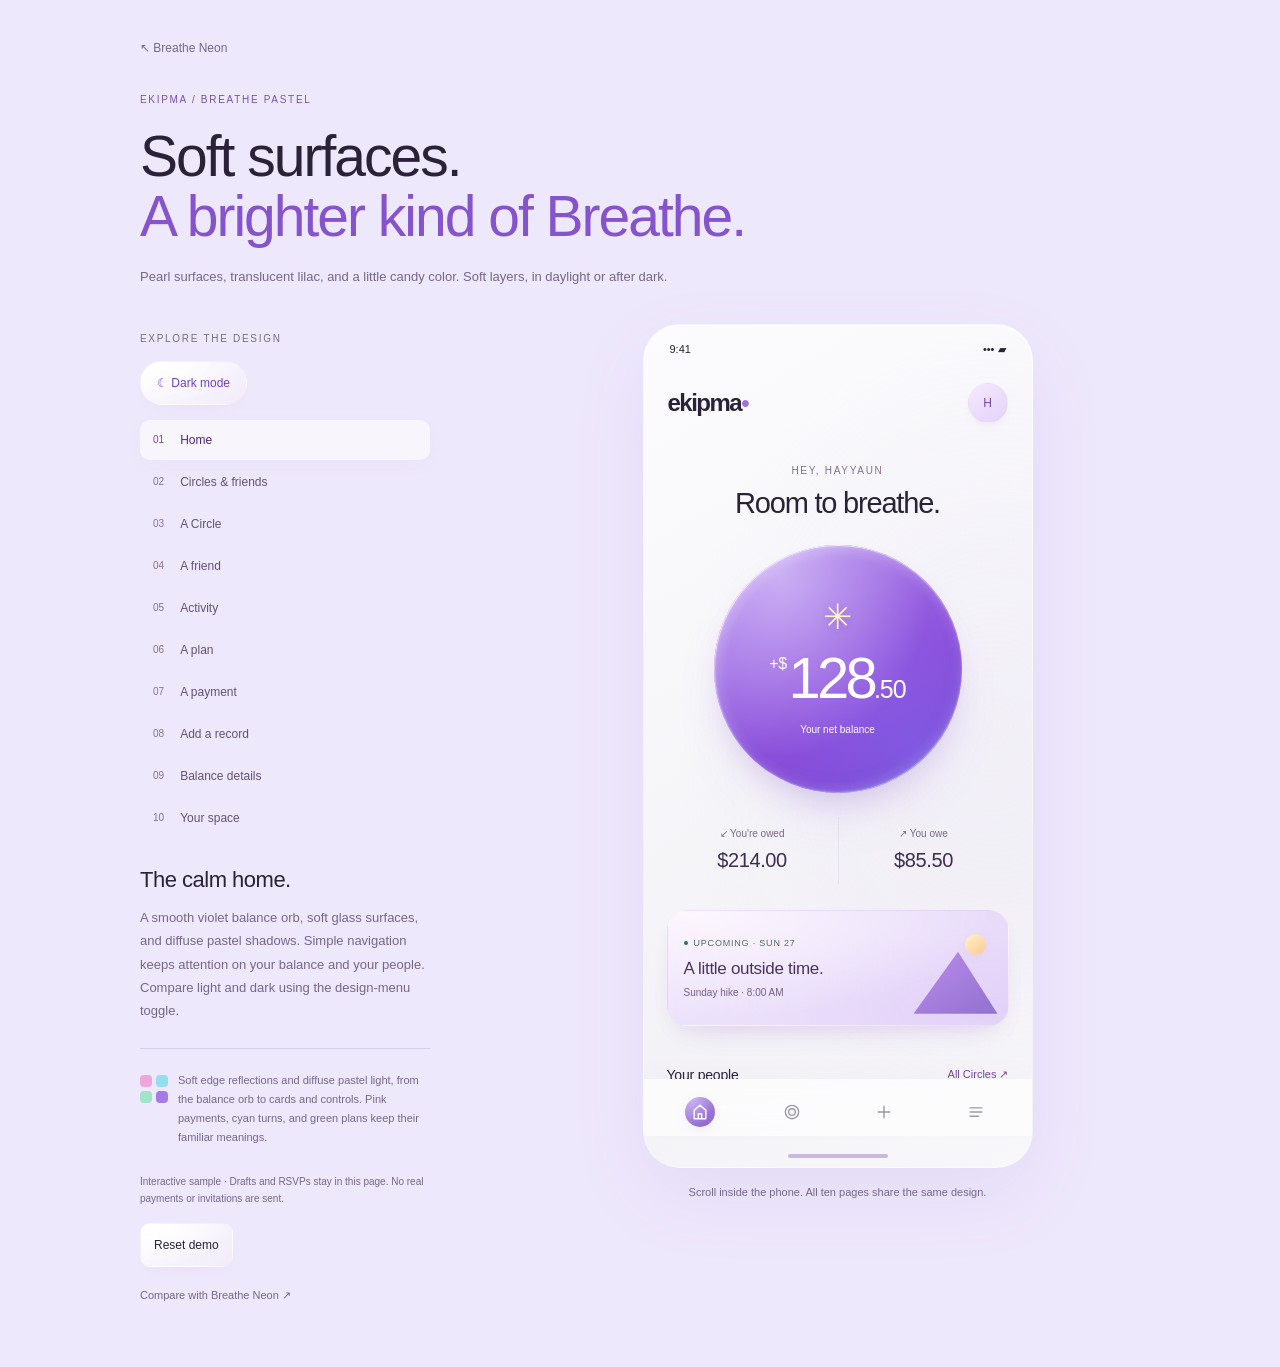
==== design-preview/breath-pastel.html @ e6b1ed9e "v3" ====
<!doctype html>
<html lang="en">
<head>
  <meta charset="utf-8">
  <meta name="viewport" content="width=device-width, initial-scale=1">
  <title>Ekipma — Breathe pastel</title>
  <script>
    try { document.documentElement.dataset.theme = localStorage.getItem('ekipma-pastel-theme') === 'dark' ? 'dark' : 'light'; } catch { document.documentElement.dataset.theme = 'light'; }
  </script>
  <link rel="stylesheet" href="breathe.css">
  <link rel="stylesheet" href="breath-pastel.css">
</head>
<body>
<header class="collection">
  <a href="breath-neon.html">↖ Breathe Neon</a>
  <p class="eyebrow">EKIPMA / BREATHE PASTEL</p>
  <h1>Soft surfaces.<br><span>A brighter kind of Breathe.</span></h1>
  <p class="intro">Pearl surfaces, translucent lilac, and a little candy color. Soft layers, in daylight or after dark.</p>
</header>
<main class="workspace">
  <aside class="guide">
    <p class="eyebrow">EXPLORE THE DESIGN</p>
    <button class="theme-toggle" id="theme-toggle" type="button" aria-label="Dark mode" aria-pressed="false">Dark mode</button>
    <nav id="page-menu" aria-label="Preview pages">
      <a href="#home">01 <span>Home</span></a>
      <a href="#circles">02 <span>Circles & friends</span></a>
      <a href="#group/crew">03 <span>A Circle</span></a>
      <a href="#friend/sara">04 <span>A friend</span></a>
      <a href="#activity">05 <span>Activity</span></a>
      <a href="#plan">06 <span>A plan</span></a>
      <a href="#record/pizza">07 <span>A payment</span></a>
      <a href="#add">08 <span>Add a record</span></a>
      <a href="#balance">09 <span>Balance details</span></a>
      <a href="#settings">10 <span>Your space</span></a>
    </nav>
    <h2 id="page-description-title">Home</h2>
    <p id="page-description"></p>
    <div class="palette-note">
      <div class="pastel-palette" aria-label="Pink, cyan, mint, and violet color palette"><i></i><i></i><i></i><i></i></div>
      <p>Soft edge reflections and diffuse pastel light, from the balance orb to cards and controls. Pink payments, cyan turns, and green plans keep their familiar meanings.</p>
    </div>
    <p class="demo-note">Interactive sample · Drafts and RSVPs stay in this page. No real payments or invitations are sent.</p>
    <button class="reset" id="reset-demo">Reset demo</button>
    <a class="old-link" href="breath-neon.html">Compare with Breathe Neon ↗</a>
  </aside>
  <section class="device-area" aria-label="Interactive mobile app preview">
    <div class="phone">
      <div class="status"><span>9:41</span><span aria-label="Full signal and battery">••• ▰</span></div>
      <header id="app-header"></header>
      <main id="screen"></main>
      <nav id="app-nav" aria-label="App navigation"></nav>
      <div class="home-indicator"></div>
    </div>
    <p class="device-note">Scroll inside the phone. All ten pages share the same design.</p>
  </section>
</main>
<dialog id="modal" aria-labelledby="modal-title"><header><h2 id="modal-title"></h2><button id="close-modal" aria-label="Close dialog">×</button></header><div id="modal-content"></div></dialog>
<div id="toast" class="toast" role="status"></div>
<svg class="icon-definitions" xmlns="http://www.w3.org/2000/svg" aria-hidden="true"><defs>
  <symbol id="i-home" viewBox="0 0 24 24"><path d="m5 10 7-6 7 6v10H5ZM10 20v-6h4v6"/></symbol>
  <symbol id="i-circles" viewBox="0 0 24 24"><circle cx="12" cy="12" r="8"/><circle cx="12" cy="12" r="4"/></symbol>
  <symbol id="i-activity" viewBox="0 0 24 24"><path d="M5 7h14M5 12h14M5 17h10"/></symbol>
  <symbol id="i-plus" viewBox="0 0 24 24"><path d="M12 5v14M5 12h14"/></symbol>
  <symbol id="i-arrow" viewBox="0 0 24 24"><path d="M5 12h14m-6-6 6 6-6 6"/></symbol>
  <symbol id="i-back" viewBox="0 0 24 24"><path d="M19 12H5m6-6-6 6 6 6"/></symbol>
  <symbol id="i-payment" viewBox="0 0 24 24"><path d="M6 3h12v18l-3-2-3 2-3-2-3 2ZM9 8h6m-6 4h6"/></symbol>
  <symbol id="i-event" viewBox="0 0 24 24"><rect x="3" y="5" width="18" height="16" rx="3"/><path d="M7 3v4m10-4v4M3 10h18m-13 5h3"/></symbol>
  <symbol id="i-turn" viewBox="0 0 24 24"><path d="m17 2 4 4-4 4M3 11V9a3 3 0 0 1 3-3h15M7 22l-4-4 4-4m14-1v2a3 3 0 0 1-3 3H3"/></symbol>
  <symbol id="i-search" viewBox="0 0 24 24"><circle cx="10" cy="10" r="6"/><path d="m15 15 6 6"/></symbol>
  <symbol id="i-location" viewBox="0 0 24 24"><path d="M19 10c0 5-7 11-7 11S5 15 5 10a7 7 0 0 1 14 0Z"/><circle cx="12" cy="10" r="2"/></symbol>
  <symbol id="i-check" viewBox="0 0 24 24"><path d="m5 12 5 5L20 7"/></symbol>
</defs></svg>
<script src="breathe.js"></script>
<script src="breath-pastel.js"></script>
</body>
</html>
---- design-preview/breathe.css ----
:root{color-scheme:dark;--bg:#111013;--surface:#1c1920;--raised:#25202c;--border:#342e3c;--text:#f6f2f8;--muted:#b1a6ba;--pink:#ff72b0;--cyan:#59d6e8;--green:#7fd9aa;--lilac:#decbed}*{box-sizing:border-box}body{background:#1b191e;color:var(--text);font-family:Arial,Helvetica,sans-serif;margin:0;-webkit-font-smoothing:antialiased}button,input,select,textarea{font:inherit}button,a,input,select,textarea{-webkit-tap-highlight-color:transparent}button{cursor:pointer;color:inherit}button:disabled{opacity:.4;cursor:default}a{color:inherit;text-decoration:none}a:hover{text-decoration:underline}h1,h2,h3,p{margin:0}button:focus-visible,a:focus-visible,input:focus-visible,select:focus-visible,textarea:focus-visible{outline:2px solid var(--lilac);outline-offset:4px}.collection{max-width:1060px;margin:auto;padding:38px 30px 36px}.collection>a{font-size:12px;color:#bdb2c5}.eyebrow{font-size:10px;letter-spacing:1.7px;line-height:1.6;color:var(--muted)}.collection>.eyebrow{margin-top:36px}h1{font-size:clamp(35px,5vw,57px);line-height:1.05;letter-spacing:-2px;font-weight:400;margin:19px 0}h1>span{color:#afa0bb}.intro{font-size:13px;color:#bfb2ca;line-height:1.7}.workspace{max-width:1060px;margin:auto;padding:0 30px 65px;display:grid;grid-template-columns:290px minmax(0,1fr);gap:105px;align-items:start}.guide{padding-top:7px}#page-menu{margin:15px 0 29px;display:grid;gap:2px}#page-menu a{display:flex;align-items:center;gap:16px;min-height:40px;padding:10px 13px;border-radius:10px;color:#9e8fa9;font-size:10px}#page-menu a>span{font-size:12px;color:#c9bdd3}#page-menu a[aria-current=page]{background:#312837;color:#ebd9f5}#page-menu a[aria-current=page]>span{color:#f7edfc}.guide h2{font-size:22px;font-weight:400;letter-spacing:-.5px;margin-bottom:13px}#page-description{font-size:13px;line-height:1.8;color:#baacc5}.palette-note{display:flex;align-items:flex-start;gap:10px;margin-top:25px;border-top:1px solid #3b3342;padding-top:22px}.palette-note p,.demo-note{font-size:11px;line-height:1.75;color:#b5a6c0}.swatch{width:22px;height:22px;flex:none;border-radius:50%;border:1px solid #6d587a;background:linear-gradient(135deg,#3e3148,#c8abd7)}.demo-note{margin-top:25px;color:#a799b2;font-size:10px}.reset{margin-top:15px;border:1px solid #51435b;background:transparent;padding:10px 13px;min-height:44px;border-radius:11px;font-size:12px}.old-link{display:block;font-size:11px;color:#b4a4c0;margin-top:22px}.device-area{width:100%;max-width:390px;justify-self:center}.phone{background:var(--bg);border:1px solid #423849;border-radius:37px;overflow:hidden;min-height:826px;display:flex;flex-direction:column;box-shadow:0 25px 70px #0003}.status{display:flex;justify-content:space-between;padding:18px 26px 0;font-size:11px}.icon{width:19px;height:19px;fill:none;stroke:currentColor;stroke-width:1.6;stroke-linecap:round;stroke-linejoin:round;flex:none}.icon-definitions{position:absolute;width:0;height:0;overflow:hidden}#app-header{display:flex;justify-content:space-between;align-items:center;padding:25px 24px 0;gap:10px;min-height:70px}.brand{font-size:24px;letter-spacing:-1.5px;font-weight:700}.brand>span{color:var(--pink)}.profile-button{height:40px;width:40px;border:1px solid #4a3a54;border-radius:50%;background:#2d2335;color:#e4ccf1;font-size:12px}.header-back{display:flex;align-items:center;gap:8px;min-height:44px;background:transparent;border:0;padding:0;font-size:12px;color:#cec0d7}.header-tag{font-size:10px;color:#9f91aa}.page{padding:30px 23px 26px}#screen{flex:1}.page-title{font-size:32px;font-weight:500;letter-spacing:-1px;line-height:1.1;margin:9px 0 15px}.editorial{font-family:Georgia,serif;font-weight:400;letter-spacing:-.7px}.subtext{font-size:12px;line-height:1.7;color:var(--muted)}.home-intro{text-align:center;margin-top:7px}.home-intro .page-title{font-size:29px;margin-top:9px}.medallion{width:248px;height:248px;max-width:100%;border:1px solid #51404d;border-radius:50%;margin:25px auto 24px;background:radial-gradient(ellipse at 50% 8%,#352331,#19141b 55%,#111013 80%);position:relative;display:flex;flex-direction:column;align-items:center;justify-content:center}.medallion:after{content:'';position:absolute;inset:10px;border:1px solid #30252f;border-radius:50%;pointer-events:none}.medallion .star{color:var(--pink);font-size:35px;line-height:1;margin-bottom:15px}.amount{font-size:58px;font-weight:500;letter-spacing:-3.8px;line-height:1;white-space:nowrap}.amount>sup{font-size:16px;letter-spacing:-.5px;vertical-align:top;position:relative;top:7px;margin-right:2px}.amount>span{font-size:25px;letter-spacing:-1px;color:#bdaec6}.medallion>.subtext{font-size:10px;margin-top:14px}.balance-pair{display:grid;grid-template-columns:1fr 1fr;margin:0 0 26px;gap:0}.balance-pair button{border:0;background:transparent;text-align:center;min-height:67px;padding:7px 5px}.balance-pair button+button{border-left:1px solid var(--border)}.balance-pair small{display:block;font-size:10px;color:#b6a7c1}.balance-pair strong{display:block;font-size:20px;font-weight:400;margin-top:10px;letter-spacing:-.4px}.section-head{display:flex;align-items:center;justify-content:space-between;gap:10px;margin:27px 0 7px}.section-head h3{font-size:14px;font-weight:500;letter-spacing:-.2px}.text-button{border:0;background:transparent;color:#d5c1e2;padding:10px 0 10px 8px;min-height:44px;font-size:11px}.upcoming{background:#201a27;border:1px solid #43324e;border-radius:21px;padding:19px 16px;text-align:left;display:flex;align-items:center;width:100%;position:relative;overflow:hidden;min-height:113px;gap:10px}.upcoming-copy{z-index:1;position:relative;flex:1}.type-label{display:flex;align-items:center;gap:6px;color:var(--muted);font-size:9px;letter-spacing:.8px}.type-label i{width:4px;height:4px;border-radius:50%;background:var(--green)}.upcoming strong{display:block;font-size:17px;font-weight:500;margin-top:11px;letter-spacing:-.3px}.upcoming small{display:block;color:#b8a4c7;font-size:10px;margin-top:8px}.mini-art{position:relative;width:70px;height:72px;flex:none;align-self:center}.mini-art:before{content:'';position:absolute;width:21px;height:21px;right:6px;top:2px;background:#d5b8e2;border-radius:50%}.mini-art:after{content:'';position:absolute;inset:20px -6px -10px -8px;background:#71557f;clip-path:polygon(0 100%,53% 0,100% 100%)}.home-people{display:flex;align-items:center;justify-content:space-between;gap:12px;margin-top:19px}.home-people>button{display:flex;align-items:center;gap:10px;background:transparent;border:0;padding:7px 0;min-height:44px;text-align:left;font-size:11px}.avatar-stack{display:flex;padding-right:6px}.avatar-stack span{width:27px;height:27px;margin-right:-7px;border:2px solid var(--bg);border-radius:50%;background:#46344e;color:#efdff6;display:grid;place-items:center;font-size:9px}.avatar-stack span:nth-child(2){background:#514238}.avatar-stack span:nth-child(3){background:#34414b}.row{display:flex;width:100%;align-items:center;gap:12px;padding:16px 0;border:0;border-bottom:1px solid var(--border);background:transparent;text-align:left;min-height:72px}.row-copy{flex:1;min-width:0}.row-copy strong{display:block;font-size:13px;font-weight:500;overflow-wrap:anywhere;line-height:1.35}.row-copy small{display:block;font-size:10px;color:var(--muted);margin-top:6px;line-height:1.4}.row-end{text-align:right;flex:none;max-width:43%;font-size:12px;color:#e2d2ec;line-height:1.4}.row-end small{display:block;color:#a999b6;font-size:9px;margin-top:4px}.avatar{width:43px;height:43px;border-radius:50%;background:#302538;color:#e5cdec;display:grid;place-items:center;flex:none;font-size:14px}.avatar.crew{background:#302539;border-radius:15px;color:#dec7ec}.avatar.home{background:#2d303a;border-radius:15px;color:#c4d0e2}.avatar.warm{background:#3c302a;color:#e9c4a9}.avatar.cool{background:#2d3340;color:#c1cbe5}.record-icon{width:38px;height:42px;border-radius:13px;display:grid;place-items:center;flex:none;background:#241a24;color:var(--pink)}.record-icon.turn{background:#18232a;color:var(--cyan)}.record-icon.event{background:#1c2521;color:var(--green)}.record-icon>.icon{height:17px;width:17px}.search{margin:23px 0 18px;display:flex;align-items:center;gap:10px;padding:0 14px;background:var(--surface);border:1px solid #38303f;border-radius:14px;color:#a995b8}.search input{width:100%;min-width:0;border:0;background:transparent;color:var(--text);font-size:14px;height:46px;outline-offset:0}.search input::placeholder{color:#a495ae}.segmented{display:flex;gap:4px;padding:4px;background:#211b27;border-radius:25px;margin:17px 0}.segmented button{border:0;border-radius:22px;flex:1;background:transparent;color:#b9a8c6;font-size:11px;min-height:39px;padding:10px 7px}.segmented button[aria-pressed=true]{background:#e5cfee;color:#291c34}.empty{font-size:12px;color:var(--muted);text-align:center;padding:35px 8px;line-height:1.8}.group-cover{padding:7px 0 0}.group-symbol{width:58px;height:58px;display:grid;place-items:center;background:#31223d;border:1px solid #503661;border-radius:20px;color:#dcc0ee;font-size:27px;margin-bottom:19px}.group-cover h2{font-size:32px;line-height:1.08;font-weight:500;letter-spacing:-1px}.member-line{display:flex;align-items:center;gap:12px;margin:17px 0 25px;font-size:10px;color:#b7a2c4}.summary-card{padding:23px 18px;background:#1c1721;border:1px solid #3a2b45;border-radius:22px}.summary-card .amount{font-size:47px;margin:17px 0}.summary-card .amount>span{font-size:22px}.summary-card .subtext{font-size:10px}.action{border:0;min-height:48px;padding:14px 17px;background:var(--lilac);color:#271b31;border-radius:25px;font-size:12px;font-weight:500;display:flex;align-items:center;justify-content:center;gap:8px;width:100%}.action .icon{width:17px;height:17px}.action.secondary{background:#211a28;border:1px solid #4d3a59;color:#e4d1ef}.action.ghost{background:transparent;border:1px solid #4b3c55;color:#c8b7d2}.action-row{display:flex;gap:9px;margin:18px 0 4px}.action-row>.action{flex:1;padding-left:9px;padding-right:9px;font-size:11px}.friend-heading{text-align:center;padding-top:10px}.friend-heading .avatar{width:68px;height:68px;font-size:24px;margin:0 auto 17px;background:#49303f;color:#f2d3e3}.friend-heading h2{font-size:29px;font-weight:500;letter-spacing:-.7px}.friend-heading .subtext{margin-top:8px}.friend-balance{text-align:center;margin:34px 0 23px}.friend-balance .amount{font-size:57px;margin:14px 0}.friend-balance .subtext{font-size:11px}.chips{display:flex;flex-wrap:wrap;gap:7px;margin:20px 0}.chips button{border:1px solid #43354e;background:transparent;color:#c9b8d6;border-radius:24px;min-height:42px;font-size:10px;padding:9px 12px}.chips button[aria-pressed=true]{border-color:#d9bfe8;background:#dec7eb;color:#2a1935}.date-label{font-size:9px;letter-spacing:1px;color:#aa95b7;margin:25px 0 3px}.landscape{height:177px;position:relative;overflow:hidden;background:linear-gradient(#231a2d,#39263f);border:1px solid #51365f;border-radius:24px;margin:20px 0 25px}.landscape .sun{position:absolute;right:45px;top:29px;width:42px;height:42px;border-radius:50%;background:#e0c5e8}.landscape .ridge{position:absolute;inset:50px -20px -1px -40px;background:#785881;clip-path:polygon(0 100%,47% 0,100% 100%)}.landscape .ridge.far{background:#523959;transform:scaleX(-1);left:60px;right:-60px;top:39px}.landscape>.caption{position:absolute;left:18px;bottom:15px;font-size:8px;letter-spacing:2px;color:#f0deed}.plan-heading h2{font-size:43px;line-height:1;letter-spacing:-1.6px;font-weight:500;margin:14px 0}.plan-heading .type-label{color:#b8a3c6}.plan-heading .type-label>.icon{color:var(--green);height:14px;width:14px}.info-row{display:flex;align-items:flex-start;gap:13px;margin:21px 0}.info-row>.icon{color:#bfa1d0;margin-top:3px}.info-row strong{font-size:13px;font-weight:500;display:block}.info-row small{font-size:11px;color:#b4a0c2;display:block;margin-top:7px;line-height:1.6}.attendance{display:flex;align-items:center;justify-content:space-between;margin:25px 0 19px;font-size:11px;color:#c6b1d4}.attendance>button{display:flex;align-items:center;gap:13px;background:transparent;border:0;padding:8px 0;min-height:44px;font-size:11px}.plan-footer{margin-top:24px;padding-top:21px;border-top:1px solid var(--border)}.plan-footer .subtext{font-size:11px;margin-bottom:19px}.receipt-header{text-align:center;padding:8px 0 23px}.receipt-header .record-icon{margin:0 auto 18px;width:48px;height:51px}.receipt-header h2{font-size:27px;font-weight:500;letter-spacing:-.6px;margin-bottom:10px}.receipt-header .amount{font-size:56px;margin:27px 0 14px}.detail-list{padding:6px 0;margin:0}.detail-list>div{display:flex;justify-content:space-between;gap:14px;padding:16px 0;border-bottom:1px solid var(--border);font-size:11px}.detail-list dt{color:#ad99bc}.detail-list dd{margin:0;text-align:right;color:#e5d4ef}.payment-state{padding:13px 15px;border:1px solid #443149;background:#251b29;border-radius:14px;font-size:11px;line-height:1.6;color:#d1b6dd;margin:22px 0}.add-types{display:flex;gap:8px;margin:21px 0 25px}.add-types button{flex:1;display:flex;align-items:center;justify-content:center;gap:5px;min-height:47px;border:1px solid #49364f;border-radius:15px;background:transparent;font-size:10px;color:#b7a0c2}.add-types .icon{width:15px;height:15px}.add-types [aria-pressed=true]{background:#332135;border-color:var(--pink);color:var(--pink)}.add-types [data-type=turn][aria-pressed=true]{background:#19292e;border-color:var(--cyan);color:var(--cyan)}.add-types [data-type=event][aria-pressed=true]{background:#1d2b24;border-color:var(--green);color:var(--green)}.form-label{display:block;font-size:11px;color:#cab4d7;margin:19px 0 0}.field{display:block;width:100%;min-height:47px;border:1px solid #4c3a58;border-radius:12px;background:#1e1725;color:#f5eafc;font-size:16px;padding:12px;margin-top:8px}.field::placeholder{color:#9d88ab}.form-note{font-size:10px;line-height:1.7;color:#ae99bd;margin:14px 0 21px}.split-preview{background:#211827;border:1px solid #3d2d48;border-radius:14px;padding:16px;margin:22px 0}.split-preview>span{font-size:11px;color:#b7a0c6;display:block;margin-bottom:8px}.split-preview>strong{font-size:18px;font-weight:500;color:#ecd8f8}.form-actions{margin-top:25px}.balance-total{text-align:center;padding:14px 0 20px}.balance-total .amount{margin:18px 0}.balance-total .subtext{font-size:11px}.selected-total{margin:25px 0 8px;font-size:24px;letter-spacing:-.7px}.selected-total span{font-size:12px;color:#b49cbf;letter-spacing:0}.settings-profile{display:flex;align-items:center;gap:14px;padding:16px 0 25px}.settings-profile .avatar{width:56px;height:56px;font-size:22px}.settings-profile strong{display:block;font-size:20px;font-weight:500}.settings-profile small{font-size:11px;color:#b8a0c5;display:block;margin-top:7px}.setting-row{display:flex;align-items:center;justify-content:space-between;gap:18px;min-height:70px;border-bottom:1px solid var(--border);font-size:12px}.setting-row small{color:#ad94bc;font-size:10px;display:block;margin-top:6px;line-height:1.5}.setting-row select{max-width:140px;background:#291d32;color:#e9d7f4;border:1px solid #553a64;border-radius:11px;padding:10px;font-size:12px;min-height:44px}.setting-row input{accent-color:#d9b4ec;width:23px;height:23px;flex:none}.setting-row label{padding:14px 0;flex:1}.setting-note{font-size:11px;color:#aa93b9;line-height:1.7;margin-top:25px}#app-nav{display:flex;align-items:center;justify-content:space-around;gap:10px;padding:12px 15px 0;border-top:1px solid #302735;margin-top:auto}#app-nav button{min-height:48px;min-width:49px;display:flex;flex-direction:column;align-items:center;gap:7px;background:transparent;border:0;color:#aa94b7;font-size:9px;padding:5px}#app-nav button[aria-current=page]{color:#f4e6fb}#app-nav .add-nav{width:44px;min-width:44px;height:44px;min-height:44px;border-radius:50%;background:#ebd8f5;color:#281932;display:grid;place-items:center;padding:0}#app-nav .add-nav .icon{height:23px;width:23px}.home-indicator{height:4px;width:100px;background:#d8c5e2;border-radius:3px;margin:18px auto 9px}.device-note{font-size:11px;text-align:center;color:#a994b7;margin:16px 5px;line-height:1.6}dialog{width:min(390px,calc(100vw - 24px));max-height:88vh;overflow:auto;background:#1c1422;border:1px solid #624873;border-radius:25px;color:#f3e8fa;padding:22px}dialog::backdrop{background:#07040bb3;backdrop-filter:blur(5px)}dialog>header{display:flex;align-items:center;justify-content:space-between;gap:12px;margin-bottom:22px}dialog h2{font-size:23px;letter-spacing:-.5px;font-weight:400}dialog header>button{width:44px;height:44px;border:1px solid #5b3d6c;border-radius:50%;background:transparent;font-size:25px;color:#e7cef5;flex:none}dialog .action{margin-top:15px}.toast{position:fixed;bottom:24px;left:50%;transform:translateX(-50%);max-width:calc(100vw - 28px);width:max-content;padding:15px 19px;border-radius:17px;background:#ecd5f7;color:#2e173c;font-size:12px;z-index:10;pointer-events:none;opacity:0;transition:opacity .15s}.toast.visible{opacity:1}.sr-only{position:absolute;width:1px;height:1px;overflow:hidden;clip:rect(0,0,0,0);white-space:nowrap}.phone.compact .page{padding-top:22px;padding-bottom:20px}.phone.compact .row{padding-top:11px;padding-bottom:11px;min-height:62px}.phone.compact .section-head{margin-top:18px}@media(max-width:900px){.workspace{grid-template-columns:250px minmax(0,1fr);gap:45px}.collection,.workspace{padding-left:24px;padding-right:24px}}@media(max-width:730px){.collection{padding:25px 20px}.collection>.eyebrow{margin-top:25px}.workspace{display:flex;flex-direction:column;align-items:center;padding:0 15px 45px;gap:28px}.guide{max-width:390px;width:100%}#page-menu{grid-template-columns:1fr 1fr;gap:4px;margin-bottom:20px}#page-menu a{font-size:9px;gap:10px;min-height:44px;padding:8px 10px}#page-menu a>span{font-size:11px}.guide h2{font-size:20px}#page-description{font-size:12px}.palette-note{margin-top:18px;padding-top:16px}.palette-note p{font-size:10px}.demo-note{margin-top:15px}.old-link{display:inline-block;margin-left:15px}.device-area{max-width:390px}}@media(max-width:360px){.page{padding-left:18px;padding-right:18px}.medallion{width:230px;height:230px}.amount{font-size:51px;letter-spacing:-3px}.amount>span{font-size:22px}.amount>sup{font-size:14px}.home-intro .page-title{font-size:26px}.upcoming{padding:16px 12px}.upcoming strong{font-size:15px}.mini-art{width:52px}.row{gap:9px}.row-copy strong{font-size:12px}.row-end{font-size:11px}.avatar{width:37px;height:37px}.action-row{gap:7px}.action-row>.action{font-size:10px}.add-types{gap:5px}.add-types button{font-size:9px}.plan-heading h2{font-size:38px}}@media(prefers-reduced-motion:reduce){*{transition:none!important;scroll-behavior:auto!important}}

/* Keep navigation available while long pages scroll inside the device. */
.phone{height:844px;min-height:0}.status,#app-header,#app-nav,.home-indicator{flex-shrink:0}#screen{overflow-y:auto;min-height:0;scrollbar-width:thin;scrollbar-color:#44334e transparent;overscroll-behavior:contain}.page-title[tabindex="-1"]:focus{outline:none}
---- design-preview/breath-pastel.css ----
/* Pastel reference study. Geometry and behavior come from the original Breathe. */
:root {
  color-scheme: light;
  --bg: #f9f8fc;
  --surface: #fff;
  --raised: #f0eafa;
  --border: #e8e2f0;
  --text: #292239;
  --muted: #766b85;
  --pink: #aa367e;
  --cyan: #187485;
  --green: #247558;
  --lilac: #7040cd;
  --violet: radial-gradient(ellipse at 12% 0%, #edc7ff66, transparent 59%), radial-gradient(ellipse at 100% 84%, #bd9dff33, transparent 52%), linear-gradient(145deg, #a17be9, #8750df 55%, #793fcd);
  --mint: linear-gradient(170deg, #bcffe5, #77e3c8 55%, #53cbb8);
  --candy-pink: linear-gradient(145deg, #ffd9ef, #efa4db 65%, #e68bd0);
  --candy-cyan: linear-gradient(145deg, #d2f7ff, #93dfed 65%, #74cddb);
  --candy-green: linear-gradient(145deg, #d1f9e9, #9de4c8 65%, #7fd4b2);
  --glass-shadow: 0 10px 24px -12px #8051b92e, 0 18px 34px -20px #9767da26;
  --glass-neutral: radial-gradient(ellipse at 12% 0%, #fff, transparent 70%), linear-gradient(145deg, #ffffffdb, #f2edf8ba);
}
body { background: #eee8fc; }
.theme-toggle { margin-top: 14px; min-height: 44px; padding: 10px 16px; border: 1px solid var(--border); border-radius: 24px; background: var(--surface); color: var(--lilac); font-size: 12px; }
.collection > a, .intro, #page-description, .palette-note p, .demo-note, .old-link, .device-note { color: #75668a; }
.collection h1 > span { color: #8554cc; }
.collection > .eyebrow { color: #7753ac; }
.palette-note { border-color: #d9cdec; }
.reset { border-color: #cdbbe5; background: #ffffff65; }
#page-menu a { color: #847394; }
#page-menu a > span { color: #635272; }
#page-menu a[aria-current="page"] { background: #fff9; color: #7645bc; box-shadow: 0 5px 20px #7142b207; }
#page-menu a[aria-current="page"] > span { color: #52238c; }
.pastel-palette { display: grid; grid-template-columns: repeat(2,12px); gap: 4px; flex: none; margin-top: 4px; }
.pastel-palette i { width: 12px; height: 12px; border-radius: 4px; background: #efa4db; }
.pastel-palette i:nth-child(2) { background: #93dfed; }
.pastel-palette i:nth-child(3) { background: #9de4c8; }
.pastel-palette i:nth-child(4) { background: #a47ae6; }
.phone { border: 1px solid #ffffffb3; background: radial-gradient(ellipse at 90% 48%, #e9e1f645, transparent 64%), linear-gradient(150deg, #fcfcfe, #f3f2f6 70%, #f8f7fa); box-shadow: 0 28px 75px #8060ba18, inset 0 1px 0 #fff; }
#screen { scrollbar-color: #d7c8ed transparent; }
.brand > span { color: #a170dd; }
.profile-button { background: linear-gradient(145deg, #f6e9ff, #e3d2f8); color: #7445a9; border: 1px solid #fff; box-shadow: 0 4px 10px #8669aa12; }
.header-back { color: #665378; }
.header-tag { color: #796888; }
.editorial { font-family: inherit; font-weight: 500; letter-spacing: -1.2px; }
.home-intro .eyebrow { color: #80718c; }
.medallion {
  background: radial-gradient(ellipse at 27% 12%, #eadbff94, transparent 59%), radial-gradient(ellipse at 83% 85%, #817cff57, transparent 48%), linear-gradient(150deg, #a77ee9, #8d51dc 58%, #7940cd);
  border: 0;
  isolation: isolate;
  box-shadow: inset 3px 5px 14px #f5e9ff24, inset -4px -7px 18px #4f22950d, 0 16px 30px -12px #8051b936, 0 30px 55px -18px #9767da2b;
}
/* Grazing reflections follow the silhouette, with a soft inward falloff. */
.medallion:before {
  content: ''; position: absolute; inset: 0; border: 0; border-radius: inherit; pointer-events: none;
  background: conic-gradient(from 0deg, #fff5, #e8d9ff12 23%, #b9c9ff70 43%, #b8afff30 62%, #faeaff66 80%, #fff5);
  -webkit-mask-image: radial-gradient(circle closest-side, transparent 83%, #00000012 90%, #00000060 97%, #000 100%);
  mask-image: radial-gradient(circle closest-side, transparent 83%, #00000012 90%, #00000060 97%, #000 100%);
}
.medallion:after {
  content: ''; position: absolute; inset: 0; padding: 1px; border: 0; border-radius: inherit; pointer-events: none;
  background: conic-gradient(from 0deg, #ffffffb3, #eee3ff14 24%, #d5e4ff8c 43%, #c5b4ff26 62%, #fff2ffbf 83%, #ffffffb3);
  -webkit-mask: linear-gradient(#fff 0 0) content-box, linear-gradient(#fff 0 0);
  -webkit-mask-composite: xor;
  mask: linear-gradient(#fff 0 0) content-box, linear-gradient(#fff 0 0);
  mask-composite: exclude;
}
.medallion > * { position: relative; z-index: 1; }
.medallion .star { color: #fff0cc; text-shadow: 0 2px 7px #54238c30; }
.medallion .amount, .medallion .amount > span, .medallion > .subtext { color: #fff; }
.amount > span { color: #82718e; }
.balance-pair small { color: #786988; }
.balance-pair strong { color: #3e2d50; }
.balance-pair button:hover { background: #eee5fa70; border-radius: 14px; }
.upcoming { background: radial-gradient(ellipse at 8% 0%, #fffafed9, transparent 67%), radial-gradient(ellipse at 95% 85%, #d9c5f760, transparent 55%), linear-gradient(125deg, #eee4fc, #e7d9f9); border: 1px solid #ffffff80; box-shadow: inset 0 1px 2px #ffffff75, 0 12px 28px #8965b40a; min-height: 116px; }
.upcoming strong { color: #48335f; }
.upcoming small { color: #756186; }
.upcoming .type-label { color: #526f61; }
.mini-art:before { background: linear-gradient(140deg, #fff1cd, #ffc990); box-shadow: 0 3px 8px #e5b67a24; }
.mini-art:after { background: linear-gradient(145deg, #bb8ceb, #9171cf); }
.text-button, .member-line { color: #7448a2; }
.row { border: 1px solid #ffffff80; background: linear-gradient(145deg, #fffffff0, #ffffffa6); border-radius: 17px; margin: 8px 0; padding: 14px 10px; box-shadow: inset 0 1px 1px #ffffffb3, 0 8px 24px #56417305; }
.row:hover { background: #f2edfa; }
.row-copy strong { color: #3e344c; }
.row-copy small, .row-end small { color: #7a6f87; }
.row-end { color: #614579; }
.avatar, .friend-heading .avatar { background: var(--candy-pink); color: #7b3869; border: 1px solid #fff9; box-shadow: inset 0 2px 3px #fff5; }
.avatar.cool { background: var(--candy-cyan); color: #316b79; }
.avatar.warm { background: linear-gradient(145deg, #ffe9c4, #ffd099); color: #855933; }
.avatar.crew, .group-symbol { background: linear-gradient(145deg, #ead8ff, #c4a1f1); color: #684498; border: 1px solid #fff9; }
.avatar.home { background: var(--candy-cyan); color: #316b79; }
.avatar-stack span { background: #ebc6ed; color: #754f7a; }
.avatar-stack span:nth-child(2) { background: #ffdbb2; color: #815b35; }
.avatar-stack span:nth-child(3) { background: #bbdeee; color: #376b7d; }
.record-icon { background: var(--candy-pink); color: #853269; box-shadow: inset 0 2px 3px #fff7, 0 4px 9px #c372ac19; border: 1px solid #fff9; }
.record-icon.turn { background: var(--candy-cyan); color: #266879; box-shadow: inset 0 2px 3px #fff7, 0 4px 9px #64b7c419; }
.record-icon.event { background: var(--candy-green); color: #29694f; box-shadow: inset 0 2px 3px #fff7, 0 4px 9px #68b79919; }
.summary-card { background: var(--violet); border: 1px solid #dac3f980; box-shadow: inset 0 1px 3px #fff5, inset 0 -2px 8px #522b9010, 0 10px 25px #8d59c918; color: #fff; }
.summary-card .amount, .summary-card .amount > span, .summary-card .eyebrow, .summary-card .subtext { color: #fff; }
.summary-card:has(.turn) { background: #e2f3f6; border-color: #fff; color: #285664; box-shadow: none; }
.summary-card:has(.turn) .subtext { color: #496976; }
.search, .field { background: #ffffffa6; border-color: #ded4e975; color: var(--text); box-shadow: inset 0 1px 3px #6c4e8c04, 0 1px 0 #ffffffb3; }
.search { color: #8a729e; }
.search input::placeholder, .field::placeholder { color: #887c93; }
.field:focus { border-color: #9364d5; }
.segmented { background: #ffffff80; box-shadow: inset 0 1px 5px #6c4e8c06, 0 1px 0 #ffffffb3; }
.segmented button { color: #7d6c8e; }
.segmented button[aria-pressed="true"] { background: var(--violet); color: #fff; box-shadow: inset 0 1px 2px #fff6, 0 3px 7px #8b59c428; }
.chips button, .add-types button { background: #fff; border-color: #e4daed; color: #786689; }
.chips button[aria-pressed="true"] { background: var(--violet); color: #fff; border-color: transparent; }
.chips [data-filter="payment"][aria-pressed="true"], .add-types [data-type="payment"][aria-pressed="true"] { background: var(--candy-pink); color: #7d3463; border-color: #e8b2d5; }
.chips [data-filter="turn"][aria-pressed="true"], .add-types [data-type="turn"][aria-pressed="true"] { background: var(--candy-cyan); color: #285c69; border-color: #9fd8e2; }
.chips [data-filter="event"][aria-pressed="true"], .add-types [data-type="event"][aria-pressed="true"] { background: var(--candy-green); color: #2e654d; border-color: #a6dbc4; }
.action { background: var(--mint); color: #205749; font-weight: 600; box-shadow: inset 0 2px 2px #ffffff85, 0 5px 12px #5cbda71c; border: 1px solid #88dcca; }
.action.secondary, .action.ghost { background: #fff; color: #75528f; border: 1px solid #e0d3ec; box-shadow: none; }
.form-label { color: #665473; }
.split-preview { background: #f4e6f2; border-color: #edd7e9; }
.split-preview > span { color: #795a76; }
.split-preview > strong { color: #754169; }
.page:has([data-type="turn"][aria-pressed="true"]) .split-preview { background: #e2f3f6; border-color: #cbe7ec; }
.page:has([data-type="turn"][aria-pressed="true"]) .split-preview > span, .page:has([data-type="turn"][aria-pressed="true"]) .split-preview > strong { color: #3b6570; }
.form-note, .date-label, .setting-note { color: #7b6c86; }
.payment-state { background: #f4e7f6; color: #805880; border: 1px solid #ebd9ee; }
.detail-list dt { color: #7d6c89; }
.detail-list dd { color: #493654; }
.landscape { background: linear-gradient(155deg, #eedfff, #c8a0f3); border: 1px solid #fff; box-shadow: inset 0 2px 4px #fff7, 0 8px 25px #9163c416; }
.landscape .sun { background: linear-gradient(145deg, #fff1ce, #ffc899); box-shadow: 0 0 24px #fff0c960; }
.landscape .ridge.far { background: #aa7cdf; }
.landscape .ridge { background: #7750ad; }
.landscape > .caption { color: #fff; }
.plan-heading .type-label { color: #547b65; }
.info-row > .icon { color: #9b75be; }
.info-row small { color: #7b6b86; }
.attendance { color: #745e87; flex-wrap: wrap; gap: 4px 12px; }
.attendance > span { color: #39755d; font-size: 10px; }
.selected-total span, .settings-profile small, .setting-row small { color: #7d6b89; }
.setting-row select { background: #fff; color: #65437e; border-color: #dccbe8; }
.setting-row input { accent-color: #9966d9; }
/* A quiet glass bar, with only one selected icon and no duplicate labels. */
#app-nav { background: #ffffffa6; border: 0; padding: 9px 15px 0; backdrop-filter: blur(18px); -webkit-backdrop-filter: blur(18px); box-shadow: 0 -8px 25px #79618e04, inset 0 1px 0 #ffffff80; }
#app-nav button { color: #9c99ae; min-width: 48px; min-height: 48px; padding: 7px; display: grid; place-items: center; }
#app-nav button .icon { width: 30px; height: 30px; padding: 5px; stroke-width: 1.7; border-radius: 50%; }
#app-nav button[aria-current="page"] .icon { color: #fff; background: radial-gradient(ellipse at 25% 5%, #dfc9ff9c, transparent 65%), linear-gradient(145deg, #b090e5, #8d64cd); box-shadow: inset 0 1px 2px #ffffff75, 0 4px 12px #9767da15; }
#app-nav .add-nav { background: transparent; color: #9c99ae; box-shadow: none; width: 48px; min-width: 48px; height: 48px; min-height: 48px; padding: 7px; }
#app-nav .add-nav .icon { width: 30px; height: 30px; }
.home-indicator { background: #c9b8dd; }
dialog { background: linear-gradient(145deg, #fdfaffed, #f1eafbe8); color: var(--text); border: 1px solid #ffffffb3; backdrop-filter: blur(24px); -webkit-backdrop-filter: blur(24px); box-shadow: inset 0 1px 2px #fff, 0 24px 70px #6946981c; }
dialog::backdrop { background: #39234f26; backdrop-filter: blur(7px); }
dialog header > button { border-color: #ddcdeb; color: #745189; }
.toast { background: #50346e; color: #fff; }
.upcoming-copy, .row-copy, .info-row > div { min-width: 0; }
.upcoming small, .info-row small, .detail-list dd { overflow-wrap: anywhere; }
.field { min-width: 0; max-width: 100%; }
.phone.compact .row { padding-left: 10px; padding-right: 10px; }
/* Dark surfaces retain the pastel objects and their original semantic colors. */
:root[data-theme="dark"] {
  color-scheme: dark;
  --bg: #18151f;
  --surface: #25202e;
  --raised: #302839;
  --border: #3a3146;
  --text: #f3ecfa;
  --muted: #b7a8c5;
  --pink: #efa4db;
  --cyan: #93dfed;
  --green: #9de4c8;
  --lilac: #c7a4f4;
  --glass-shadow: 0 10px 24px -12px #0c051a30, 0 18px 34px -20px #9767da14;
  --glass-neutral: radial-gradient(ellipse at 12% 0%, #59456526, transparent 70%), linear-gradient(145deg, #342b3fe8, #2c2436cc);
}
[data-theme="dark"] body { background: #211b2c; }
[data-theme="dark"] .collection > a,
[data-theme="dark"] .intro,
[data-theme="dark"] #page-description,
[data-theme="dark"] .palette-note p,
[data-theme="dark"] .demo-note,
[data-theme="dark"] .old-link,
[data-theme="dark"] .device-note { color: #baabcc; }
[data-theme="dark"] .collection h1 > span,
[data-theme="dark"] .collection > .eyebrow { color: #c5a3ef; }
[data-theme="dark"] .palette-note { border-color: var(--border); }
[data-theme="dark"] .reset { background: #30263d; border-color: #514160; }
[data-theme="dark"] #page-menu a { color: #ad96c3; }
[data-theme="dark"] #page-menu a > span { color: #c4b4d2; }
[data-theme="dark"] #page-menu a[aria-current="page"] { background: #3a2c4a; color: #d6b4ff; box-shadow: none; }
[data-theme="dark"] #page-menu a[aria-current="page"] > span { color: #f0dfff; }
[data-theme="dark"] .phone { background: radial-gradient(ellipse at 90% 48%, #69517a0f, transparent 64%), linear-gradient(155deg, #231e2c, #1c1823 70%, #211c29); border-color: #493c58; box-shadow: 0 28px 75px #100b1b40; }
[data-theme="dark"] #screen { scrollbar-color: #4d3c60 transparent; }
[data-theme="dark"] .header-back,
[data-theme="dark"] .header-tag,
[data-theme="dark"] .home-intro .eyebrow { color: #bdabcc; }
[data-theme="dark"] .medallion { box-shadow: inset 3px 5px 14px #f5e9ff20, inset -4px -7px 18px #4f22950d, 0 16px 30px -12px #10082140, 0 30px 55px -18px #9767da1c; }
[data-theme="dark"] .amount > span { color: #baa5ca; }
[data-theme="dark"] .medallion .amount > span,
[data-theme="dark"] .summary-card .amount > span { color: #fff; }
[data-theme="dark"] .balance-pair small { color: #b9a6ca; }
[data-theme="dark"] .balance-pair strong { color: #eee0fa; }
[data-theme="dark"] .balance-pair button:hover { background: #30263b; }
[data-theme="dark"] .upcoming { background: radial-gradient(ellipse at 20% 0%, #bda0d512, transparent 75%), linear-gradient(125deg, #463650, #382b44); border-color: #c4a2de12; box-shadow: inset 0 1px 2px #ffffff0d, 0 12px 28px #1006190a; }
[data-theme="dark"] .upcoming strong { color: #f0defc; }
[data-theme="dark"] .upcoming small { color: #c9afd9; }
[data-theme="dark"] .upcoming .type-label { color: #b7d7c4; }
[data-theme="dark"] .text-button,
[data-theme="dark"] .member-line { color: #c7a4e5; }
[data-theme="dark"] .row { background: linear-gradient(145deg, #332c3cee, #2c2636cc); border-color: #cfb3e80a; box-shadow: inset 0 1px 1px #ffffff08, 0 8px 24px #10091905; }
[data-theme="dark"] .row:hover { background: #30263d; }
[data-theme="dark"] .row-copy strong { color: #eee5f5; }
[data-theme="dark"] .row-copy small,
[data-theme="dark"] .row-end small { color: #b8a8c5; }
[data-theme="dark"] .row-end { color: #d8bdef; }
[data-theme="dark"] .search,
[data-theme="dark"] .field { background: #292331b3; border-color: #ac8ac52b; color: var(--text); box-shadow: inset 0 1px 3px #12091e0a, 0 1px 0 #ffffff05; }
[data-theme="dark"] .search { color: #bda2d2; }
[data-theme="dark"] .search input::placeholder,
[data-theme="dark"] .field::placeholder { color: #aa97b9; }
[data-theme="dark"] .segmented { background: #30283880; box-shadow: inset 0 1px 5px #1006180a, 0 1px 0 #ffffff05; }
[data-theme="dark"] .segmented button { color: #c1adcF; }
[data-theme="dark"] .segmented button[aria-pressed="true"] { color: #fff; }
[data-theme="dark"] .chips button:not([aria-pressed="true"]),
[data-theme="dark"] .add-types button:not([aria-pressed="true"]) { background: #28202f; border-color: #493754; color: #c6afd7; }
[data-theme="dark"] .action.secondary,
[data-theme="dark"] .action.ghost { background: #2c2235; color: #d3b6e6; border-color: #4d385d; }
[data-theme="dark"] .form-label { color: #cbb4dc; }
[data-theme="dark"] .split-preview { background: #3b283c; border-color: #50314e; }
[data-theme="dark"] .split-preview > span { color: #d1adcc; }
[data-theme="dark"] .split-preview > strong { color: #f0c5e6; }
[data-theme="dark"] .form-note,
[data-theme="dark"] .date-label,
[data-theme="dark"] .setting-note { color: #b9a4c8; }
[data-theme="dark"] .payment-state { background: #3a283e; color: #debadf; border-color: #4b3250; }
[data-theme="dark"] .detail-list dt { color: #bca6cd; }
[data-theme="dark"] .detail-list dd { color: #ead7f6; }
[data-theme="dark"] .landscape { border-color: #b790e1; box-shadow: inset 0 2px 4px #fff4, 0 8px 25px #9163c410; }
[data-theme="dark"] .plan-heading .type-label { color: #b1d6bf; }
[data-theme="dark"] .info-row > .icon { color: #c4a1e1; }
[data-theme="dark"] .info-row small { color: #bca6cc; }
[data-theme="dark"] .attendance { color: #cdb4df; }
[data-theme="dark"] .attendance > span { color: #9de4c8; }
[data-theme="dark"] .selected-total span,
[data-theme="dark"] .settings-profile small,
[data-theme="dark"] .setting-row small { color: #bda5cb; }
[data-theme="dark"] .setting-row select { background: #30243b; color: #e5c9f6; border-color: #503b61; }
[data-theme="dark"] #app-nav { background: #282131a6; box-shadow: 0 -8px 25px #12091d08, inset 0 1px 0 #ffffff08; }
[data-theme="dark"] #app-nav button, [data-theme="dark"] #app-nav .add-nav { color: #a497b1; }
[data-theme="dark"] .home-indicator { background: #786289; }
[data-theme="dark"] dialog { background: linear-gradient(145deg, #362b42f0, #292131eb); border-color: #c4a5dc1f; box-shadow: inset 0 1px 2px #ffffff0d, 0 24px 70px #08050c40; }
[data-theme="dark"] dialog header > button { border-color: #604673; color: #dcc0ee; }
[data-theme="dark"] .toast { background: #ddc6f2; color: #3e2554; }
@media (max-width: 360px) {
  .upcoming { padding: 17px 12px; }
  .upcoming .type-label { font-size: 8px; letter-spacing: .5px; }
  .row { gap: 8px; padding-left: 8px; padding-right: 8px; }
  .attendance > button { gap: 8px; }
}

/* Small surfaces get depth from diffuse fills and shadows underneath.
   The approved orb alone retains its contour reflection. */
:root[data-theme] :is(.row, .action.secondary, .action.ghost) {
  background: var(--glass-neutral);
  border-color: transparent;
  box-shadow: var(--glass-shadow);
}
:root[data-theme] .row:hover { background: var(--glass-neutral); box-shadow: 0 5px 16px -8px #9d7bc22b; }
:root[data-theme] :is(.upcoming, .split-preview, .payment-state, .landscape) {
  border-color: transparent;
  box-shadow: var(--glass-shadow);
}
:root[data-theme] .summary-card {
  border-color: transparent;
  background: radial-gradient(ellipse at 17% 8%, #eadbff6b, transparent 62%), radial-gradient(ellipse at 83% 85%, #817cff57, transparent 50%), linear-gradient(150deg, #9870dc, #8245d2 60%, #753bc8);
  box-shadow: var(--glass-shadow);
}
:root[data-theme] .summary-card:has(.turn) {
  background: radial-gradient(ellipse at 17% 8%, #f1ffffa6, transparent 65%), radial-gradient(ellipse at 83% 85%, #9dd8ea4d, transparent 55%), linear-gradient(150deg, #cdeef2, #b8dfe9);
}
:root[data-theme] :is(.avatar, .record-icon, .group-symbol, .profile-button) {
  border-color: transparent;
  box-shadow: 0 5px 12px -6px #8e65b92b;
}
:root[data-theme] .action:not(.secondary):not(.ghost) {
  background: radial-gradient(ellipse at 15% 0%, #effffb8c, transparent 68%), radial-gradient(ellipse at 93% 90%, #73e3db66, transparent 55%), linear-gradient(170deg, #a5f3dc, #73dfc5 55%, #54c7b2);
  border-color: transparent;
  box-shadow: 0 8px 19px -9px #5cbda736;
}
:root[data-theme] :is(.segmented button[aria-pressed="true"], .chips button[aria-pressed="true"], .add-types button[aria-pressed="true"]) {
  border-color: transparent;
  box-shadow: 0 5px 14px -7px #8653ba3d;
}
:root[data-theme] .landscape .sun {
  background: radial-gradient(ellipse at 26% 12%, #fff5de, transparent 70%), linear-gradient(145deg, #ffe9bd, #ffcc9e);
  box-shadow: 0 0 24px #fff0c93d;
}
:root[data-theme] dialog { position: fixed; border-color: transparent; box-shadow: 0 24px 70px #69469826; }
:root[data-theme] #app-nav button[aria-current="page"] .icon {
  box-shadow: 0 4px 12px #9767da15;
}

/* Quiet controls use surface contrast, too—not the base prototype's borders.
   Native fields retain their independent keyboard-focus indicator. */
:root[data-theme] :is(.search, .field, .setting-row select,
    .chips button:not([aria-pressed="true"]), .add-types button:not([aria-pressed="true"]),
    dialog header > button, .theme-toggle, .reset) {
  border-color: transparent;
  background: var(--glass-neutral);
  box-shadow: 0 7px 18px -12px #8051b924;
}
:root[data-theme] .segmented { box-shadow: none; }
:root[data-theme] .page .split-preview { border-color: transparent; }
:root[data-theme] .avatar-stack span { border-color: transparent; }
:root[data-theme] .phone { border-color: transparent; }
:root[data-theme] #app-nav { box-shadow: 0 -8px 25px #79618e06; }
:root[data-theme] .setting-row input[type="checkbox"] {
  appearance: none;
  border: 0;
  border-radius: 7px;
  background: var(--glass-neutral);
  box-shadow: 0 3px 8px #8051b912;
  cursor: pointer;
}
:root[data-theme] .setting-row input[type="checkbox"]:checked {
  background: url("data:image/svg+xml,%3Csvg xmlns='http://www.w3.org/2000/svg' viewBox='0 0 24 24'%3E%3Cpath d='m6 12 4 4 8-8' fill='none' stroke='%23205749' stroke-width='2' stroke-linecap='round' stroke-linejoin='round'/%3E%3C/svg%3E") center / 21px 21px no-repeat, var(--mint);
}
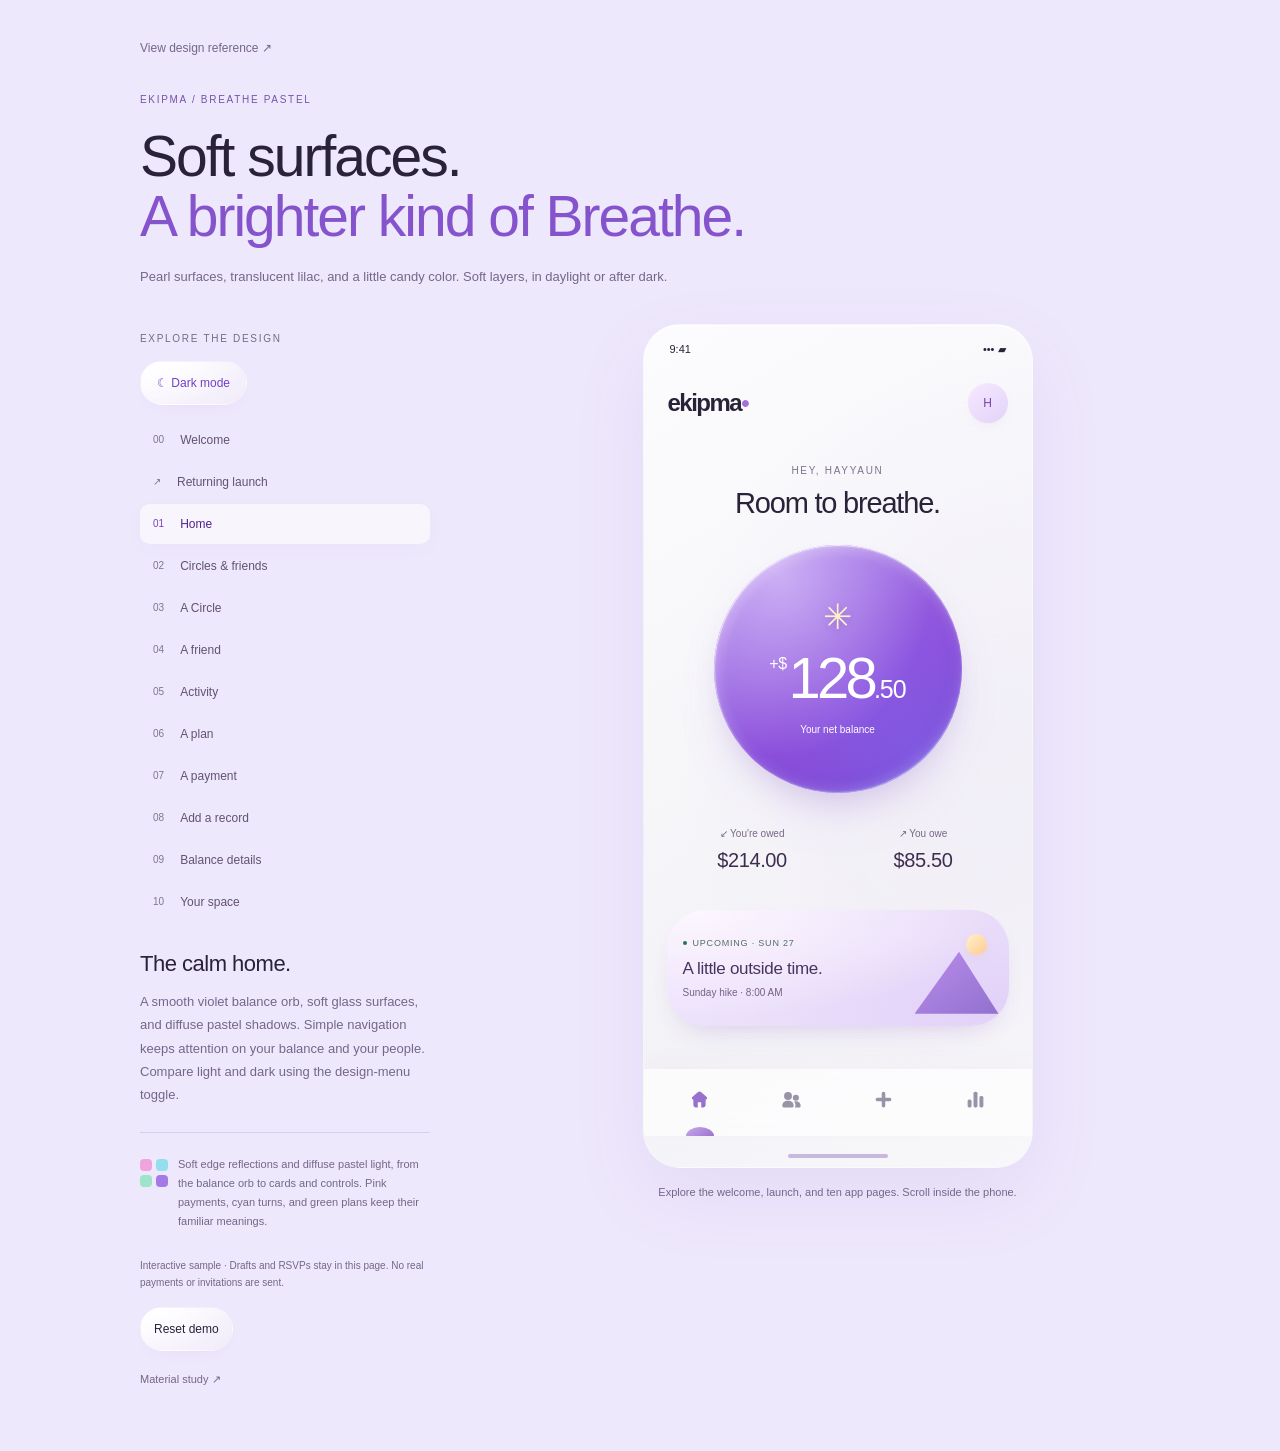
==== commit d5982a2f: "v4" ====
--- a/design-preview/breath-pastel.html
+++ b/design-preview/breath-pastel.html
@@ -7,12 +7,13 @@
   <script>
     try { document.documentElement.dataset.theme = localStorage.getItem('ekipma-pastel-theme') === 'dark' ? 'dark' : 'light'; } catch { document.documentElement.dataset.theme = 'light'; }
   </script>
-  <link rel="stylesheet" href="breathe.css">
-  <link rel="stylesheet" href="breath-pastel.css">
+  <link rel="stylesheet" href="assets/base.css">
+  <link rel="stylesheet" href="assets/theme.css?v=squircle-1">
+  <link rel="stylesheet" href="assets/intro.css?v=squircle-1">
 </head>
 <body>
 <header class="collection">
-  <a href="breath-neon.html">↖ Breathe Neon</a>
+  <a href="reference.png">View design reference ↗</a>
   <p class="eyebrow">EKIPMA / BREATHE PASTEL</p>
   <h1>Soft surfaces.<br><span>A brighter kind of Breathe.</span></h1>
   <p class="intro">Pearl surfaces, translucent lilac, and a little candy color. Soft layers, in daylight or after dark.</p>
@@ -22,6 +23,8 @@
     <p class="eyebrow">EXPLORE THE DESIGN</p>
     <button class="theme-toggle" id="theme-toggle" type="button" aria-label="Dark mode" aria-pressed="false">Dark mode</button>
     <nav id="page-menu" aria-label="Preview pages">
+      <a href="#welcome">00 <span>Welcome</span></a>
+      <a href="#launch">↗ <span>Returning launch</span></a>
       <a href="#home">01 <span>Home</span></a>
       <a href="#circles">02 <span>Circles & friends</span></a>
       <a href="#group/crew">03 <span>A Circle</span></a>
@@ -33,6 +36,7 @@
       <a href="#balance">09 <span>Balance details</span></a>
       <a href="#settings">10 <span>Your space</span></a>
     </nav>
+    <button class="reset" id="replay-launch" type="button" hidden>Replay launch → Home</button>
     <h2 id="page-description-title">Home</h2>
     <p id="page-description"></p>
     <div class="palette-note">
@@ -41,7 +45,7 @@
     </div>
     <p class="demo-note">Interactive sample · Drafts and RSVPs stay in this page. No real payments or invitations are sent.</p>
     <button class="reset" id="reset-demo">Reset demo</button>
-    <a class="old-link" href="breath-neon.html">Compare with Breathe Neon ↗</a>
+    <a class="old-link" href="studies/material.html">Material study ↗</a>
   </aside>
   <section class="device-area" aria-label="Interactive mobile app preview">
     <div class="phone">
@@ -51,15 +55,16 @@
       <nav id="app-nav" aria-label="App navigation"></nav>
       <div class="home-indicator"></div>
     </div>
-    <p class="device-note">Scroll inside the phone. All ten pages share the same design.</p>
+    <p class="device-note">Explore the welcome, launch, and ten app pages. Scroll inside the phone.</p>
   </section>
 </main>
 <dialog id="modal" aria-labelledby="modal-title"><header><h2 id="modal-title"></h2><button id="close-modal" aria-label="Close dialog">×</button></header><div id="modal-content"></div></dialog>
 <div id="toast" class="toast" role="status"></div>
 <svg class="icon-definitions" xmlns="http://www.w3.org/2000/svg" aria-hidden="true"><defs>
-  <symbol id="i-home" viewBox="0 0 24 24"><path d="m5 10 7-6 7 6v10H5ZM10 20v-6h4v6"/></symbol>
-  <symbol id="i-circles" viewBox="0 0 24 24"><circle cx="12" cy="12" r="8"/><circle cx="12" cy="12" r="4"/></symbol>
-  <symbol id="i-activity" viewBox="0 0 24 24"><path d="M5 7h14M5 12h14M5 17h10"/></symbol>
+  <symbol id="i-home" viewBox="0 0 24 24"><path d="M10.3 3.5a2.6 2.6 0 0 1 3.4 0l6.5 5.7c1.1 1 .4 2.8-1 2.8H19v6.2a2.8 2.8 0 0 1-2.8 2.8H14v-6h-4v6H7.8A2.8 2.8 0 0 1 5 18.2V12h-.2c-1.4 0-2.1-1.8-1-2.8Z"/></symbol>
+  <symbol id="i-circles" viewBox="0 0 24 24"><circle cx="8" cy="8" r="4.5"/><circle cx="17" cy="10" r="3.5"/><path d="M1.5 19c0-3.5 2.6-5.7 6.5-5.7s6.5 2.2 6.5 5.7c0 1.4-1 2-2.4 2H3.9c-1.4 0-2.4-.6-2.4-2Zm14.2 2c.6-.6.8-1.4.8-2.3 0-1.8-.5-3.3-1.5-4.5 4.5-1 7.5 1.4 7.5 4.8 0 1.3-.9 2-2.1 2Z"/></symbol>
+  <symbol id="i-activity" viewBox="0 0 24 24"><rect x="3" y="12" width="4.5" height="9" rx="1.8"/><rect x="9.75" y="3" width="4.5" height="18" rx="1.8"/><rect x="16.5" y="8" width="4.5" height="13" rx="1.8"/></symbol>
+  <symbol id="i-nav-add" viewBox="0 0 24 24"><path d="M10 5a2 2 0 0 1 4 0v5h5a2 2 0 0 1 0 4h-5v5a2 2 0 0 1-4 0v-5H5a2 2 0 0 1 0-4h5Z"/></symbol>
   <symbol id="i-plus" viewBox="0 0 24 24"><path d="M12 5v14M5 12h14"/></symbol>
   <symbol id="i-arrow" viewBox="0 0 24 24"><path d="M5 12h14m-6-6 6 6-6 6"/></symbol>
   <symbol id="i-back" viewBox="0 0 24 24"><path d="M19 12H5m6-6-6 6 6 6"/></symbol>
@@ -70,7 +75,8 @@
   <symbol id="i-location" viewBox="0 0 24 24"><path d="M19 10c0 5-7 11-7 11S5 15 5 10a7 7 0 0 1 14 0Z"/><circle cx="12" cy="10" r="2"/></symbol>
   <symbol id="i-check" viewBox="0 0 24 24"><path d="m5 12 5 5L20 7"/></symbol>
 </defs></svg>
-<script src="breathe.js"></script>
-<script src="breath-pastel.js"></script>
+<script src="assets/app.js"></script>
+<script src="assets/theme.js"></script>
+<script src="assets/intro.js"></script>
 </body>
 </html>
--- a/design-preview/assets/base.css
+++ b/design-preview/assets/base.css
@@ -0,0 +1,4 @@
+:root{color-scheme:dark;--bg:#111013;--surface:#1c1920;--raised:#25202c;--border:#342e3c;--text:#f6f2f8;--muted:#b1a6ba;--pink:#ff72b0;--cyan:#59d6e8;--green:#7fd9aa;--lilac:#decbed}*{box-sizing:border-box}body{background:#1b191e;color:var(--text);font-family:Arial,Helvetica,sans-serif;margin:0;-webkit-font-smoothing:antialiased}button,input,select,textarea{font:inherit}button,a,input,select,textarea{-webkit-tap-highlight-color:transparent}button{cursor:pointer;color:inherit}button:disabled{opacity:.4;cursor:default}a{color:inherit;text-decoration:none}a:hover{text-decoration:underline}h1,h2,h3,p{margin:0}button:focus-visible,a:focus-visible,input:focus-visible,select:focus-visible,textarea:focus-visible{outline:2px solid var(--lilac);outline-offset:4px}.collection{max-width:1060px;margin:auto;padding:38px 30px 36px}.collection>a{font-size:12px;color:#bdb2c5}.eyebrow{font-size:10px;letter-spacing:1.7px;line-height:1.6;color:var(--muted)}.collection>.eyebrow{margin-top:36px}h1{font-size:clamp(35px,5vw,57px);line-height:1.05;letter-spacing:-2px;font-weight:400;margin:19px 0}h1>span{color:#afa0bb}.intro{font-size:13px;color:#bfb2ca;line-height:1.7}.workspace{max-width:1060px;margin:auto;padding:0 30px 65px;display:grid;grid-template-columns:290px minmax(0,1fr);gap:105px;align-items:start}.guide{padding-top:7px}#page-menu{margin:15px 0 29px;display:grid;gap:2px}#page-menu a{display:flex;align-items:center;gap:16px;min-height:40px;padding:10px 13px;border-radius:10px;color:#9e8fa9;font-size:10px}#page-menu a>span{font-size:12px;color:#c9bdd3}#page-menu a[aria-current=page]{background:#312837;color:#ebd9f5}#page-menu a[aria-current=page]>span{color:#f7edfc}.guide h2{font-size:22px;font-weight:400;letter-spacing:-.5px;margin-bottom:13px}#page-description{font-size:13px;line-height:1.8;color:#baacc5}.palette-note{display:flex;align-items:flex-start;gap:10px;margin-top:25px;border-top:1px solid #3b3342;padding-top:22px}.palette-note p,.demo-note{font-size:11px;line-height:1.75;color:#b5a6c0}.swatch{width:22px;height:22px;flex:none;border-radius:50%;border:1px solid #6d587a;background:linear-gradient(135deg,#3e3148,#c8abd7)}.demo-note{margin-top:25px;color:#a799b2;font-size:10px}.reset{margin-top:15px;border:1px solid #51435b;background:transparent;padding:10px 13px;min-height:44px;border-radius:11px;font-size:12px}.old-link{display:block;font-size:11px;color:#b4a4c0;margin-top:22px}.device-area{width:100%;max-width:390px;justify-self:center}.phone{background:var(--bg);border:1px solid #423849;border-radius:37px;overflow:hidden;min-height:826px;display:flex;flex-direction:column;box-shadow:0 25px 70px #0003}.status{display:flex;justify-content:space-between;padding:18px 26px 0;font-size:11px}.icon{width:19px;height:19px;fill:none;stroke:currentColor;stroke-width:1.6;stroke-linecap:round;stroke-linejoin:round;flex:none}.icon-definitions{position:absolute;width:0;height:0;overflow:hidden}#app-header{display:flex;justify-content:space-between;align-items:center;padding:25px 24px 0;gap:10px;min-height:70px}.brand{font-size:24px;letter-spacing:-1.5px;font-weight:700}.brand>span{color:var(--pink)}.profile-button{height:40px;width:40px;border:1px solid #4a3a54;border-radius:50%;background:#2d2335;color:#e4ccf1;font-size:12px}.header-back{display:flex;align-items:center;gap:8px;min-height:44px;background:transparent;border:0;padding:0;font-size:12px;color:#cec0d7}.header-tag{font-size:10px;color:#9f91aa}.page{padding:30px 23px 26px}#screen{flex:1}.page-title{font-size:32px;font-weight:500;letter-spacing:-1px;line-height:1.1;margin:9px 0 15px}.editorial{font-family:Georgia,serif;font-weight:400;letter-spacing:-.7px}.subtext{font-size:12px;line-height:1.7;color:var(--muted)}.home-intro{text-align:center;margin-top:7px}.home-intro .page-title{font-size:29px;margin-top:9px}.medallion{width:248px;height:248px;max-width:100%;border:1px solid #51404d;border-radius:50%;margin:25px auto 24px;background:radial-gradient(ellipse at 50% 8%,#352331,#19141b 55%,#111013 80%);position:relative;display:flex;flex-direction:column;align-items:center;justify-content:center}.medallion:after{content:'';position:absolute;inset:10px;border:1px solid #30252f;border-radius:50%;pointer-events:none}.medallion .star{color:var(--pink);font-size:35px;line-height:1;margin-bottom:15px}.amount{font-size:58px;font-weight:500;letter-spacing:-3.8px;line-height:1;white-space:nowrap}.amount>sup{font-size:16px;letter-spacing:-.5px;vertical-align:top;position:relative;top:7px;margin-right:2px}.amount>span{font-size:25px;letter-spacing:-1px;color:#bdaec6}.medallion>.subtext{font-size:10px;margin-top:14px}.balance-pair{display:grid;grid-template-columns:1fr 1fr;margin:0 0 26px;gap:0}.balance-pair button{border:0;background:transparent;text-align:center;min-height:67px;padding:7px 5px}.balance-pair button+button{border-left:1px solid var(--border)}.balance-pair small{display:block;font-size:10px;color:#b6a7c1}.balance-pair strong{display:block;font-size:20px;font-weight:400;margin-top:10px;letter-spacing:-.4px}.section-head{display:flex;align-items:center;justify-content:space-between;gap:10px;margin:27px 0 7px}.section-head h3{font-size:14px;font-weight:500;letter-spacing:-.2px}.text-button{border:0;background:transparent;color:#d5c1e2;padding:10px 0 10px 8px;min-height:44px;font-size:11px}.upcoming{background:#201a27;border:1px solid #43324e;border-radius:21px;padding:19px 16px;text-align:left;display:flex;align-items:center;width:100%;position:relative;overflow:hidden;min-height:113px;gap:10px}.upcoming-copy{z-index:1;position:relative;flex:1}.type-label{display:flex;align-items:center;gap:6px;color:var(--muted);font-size:9px;letter-spacing:.8px}.type-label i{width:4px;height:4px;border-radius:50%;background:var(--green)}.upcoming strong{display:block;font-size:17px;font-weight:500;margin-top:11px;letter-spacing:-.3px}.upcoming small{display:block;color:#b8a4c7;font-size:10px;margin-top:8px}.mini-art{position:relative;width:70px;height:72px;flex:none;align-self:center}.mini-art:before{content:'';position:absolute;width:21px;height:21px;right:6px;top:2px;background:#d5b8e2;border-radius:50%}.mini-art:after{content:'';position:absolute;inset:20px -6px -10px -8px;background:#71557f;clip-path:polygon(0 100%,53% 0,100% 100%)}.home-people{display:flex;align-items:center;justify-content:space-between;gap:12px;margin-top:19px}.home-people>button{display:flex;align-items:center;gap:10px;background:transparent;border:0;padding:7px 0;min-height:44px;text-align:left;font-size:11px}.avatar-stack{display:flex;padding-right:6px}.avatar-stack span{width:27px;height:27px;margin-right:-7px;border:2px solid var(--bg);border-radius:50%;background:#46344e;color:#efdff6;display:grid;place-items:center;font-size:9px}.avatar-stack span:nth-child(2){background:#514238}.avatar-stack span:nth-child(3){background:#34414b}.row{display:flex;width:100%;align-items:center;gap:12px;padding:16px 0;border:0;border-bottom:1px solid var(--border);background:transparent;text-align:left;min-height:72px}.row-copy{flex:1;min-width:0}.row-copy strong{display:block;font-size:13px;font-weight:500;overflow-wrap:anywhere;line-height:1.35}.row-copy small{display:block;font-size:10px;color:var(--muted);margin-top:6px;line-height:1.4}.row-end{text-align:right;flex:none;max-width:43%;font-size:12px;color:#e2d2ec;line-height:1.4}.row-end small{display:block;color:#a999b6;font-size:9px;margin-top:4px}.avatar{width:43px;height:43px;border-radius:50%;background:#302538;color:#e5cdec;display:grid;place-items:center;flex:none;font-size:14px}.avatar.crew{background:#302539;border-radius:15px;color:#dec7ec}.avatar.home{background:#2d303a;border-radius:15px;color:#c4d0e2}.avatar.warm{background:#3c302a;color:#e9c4a9}.avatar.cool{background:#2d3340;color:#c1cbe5}.record-icon{width:38px;height:42px;border-radius:13px;display:grid;place-items:center;flex:none;background:#241a24;color:var(--pink)}.record-icon.turn{background:#18232a;color:var(--cyan)}.record-icon.event{background:#1c2521;color:var(--green)}.record-icon>.icon{height:17px;width:17px}.search{margin:23px 0 18px;display:flex;align-items:center;gap:10px;padding:0 14px;background:var(--surface);border:1px solid #38303f;border-radius:14px;color:#a995b8}.search input{width:100%;min-width:0;border:0;background:transparent;color:var(--text);font-size:14px;height:46px;outline-offset:0}.search input::placeholder{color:#a495ae}.segmented{display:flex;gap:4px;padding:4px;background:#211b27;border-radius:25px;margin:17px 0}.segmented button{border:0;border-radius:22px;flex:1;background:transparent;color:#b9a8c6;font-size:11px;min-height:39px;padding:10px 7px}.segmented button[aria-pressed=true]{background:#e5cfee;color:#291c34}.empty{font-size:12px;color:var(--muted);text-align:center;padding:35px 8px;line-height:1.8}.group-cover{padding:7px 0 0}.group-symbol{width:58px;height:58px;display:grid;place-items:center;background:#31223d;border:1px solid #503661;border-radius:20px;color:#dcc0ee;font-size:27px;margin-bottom:19px}.group-cover h2{font-size:32px;line-height:1.08;font-weight:500;letter-spacing:-1px}.member-line{display:flex;align-items:center;gap:12px;margin:17px 0 25px;font-size:10px;color:#b7a2c4}.summary-card{padding:23px 18px;background:#1c1721;border:1px solid #3a2b45;border-radius:22px}.summary-card .amount{font-size:47px;margin:17px 0}.summary-card .amount>span{font-size:22px}.summary-card .subtext{font-size:10px}.action{border:0;min-height:48px;padding:14px 17px;background:var(--lilac);color:#271b31;border-radius:25px;font-size:12px;font-weight:500;display:flex;align-items:center;justify-content:center;gap:8px;width:100%}.action .icon{width:17px;height:17px}.action.secondary{background:#211a28;border:1px solid #4d3a59;color:#e4d1ef}.action.ghost{background:transparent;border:1px solid #4b3c55;color:#c8b7d2}.action-row{display:flex;gap:9px;margin:18px 0 4px}.action-row>.action{flex:1;padding-left:9px;padding-right:9px;font-size:11px}.friend-heading{text-align:center;padding-top:10px}.friend-heading .avatar{width:68px;height:68px;font-size:24px;margin:0 auto 17px;background:#49303f;color:#f2d3e3}.friend-heading h2{font-size:29px;font-weight:500;letter-spacing:-.7px}.friend-heading .subtext{margin-top:8px}.friend-balance{text-align:center;margin:34px 0 23px}.friend-balance .amount{font-size:57px;margin:14px 0}.friend-balance .subtext{font-size:11px}.chips{display:flex;flex-wrap:wrap;gap:7px;margin:20px 0}.chips button{border:1px solid #43354e;background:transparent;color:#c9b8d6;border-radius:24px;min-height:42px;font-size:10px;padding:9px 12px}.chips button[aria-pressed=true]{border-color:#d9bfe8;background:#dec7eb;color:#2a1935}.date-label{font-size:9px;letter-spacing:1px;color:#aa95b7;margin:25px 0 3px}.landscape{height:177px;position:relative;overflow:hidden;background:linear-gradient(#231a2d,#39263f);border:1px solid #51365f;border-radius:24px;margin:20px 0 25px}.landscape .sun{position:absolute;right:45px;top:29px;width:42px;height:42px;border-radius:50%;background:#e0c5e8}.landscape .ridge{position:absolute;inset:50px -20px -1px -40px;background:#785881;clip-path:polygon(0 100%,47% 0,100% 100%)}.landscape .ridge.far{background:#523959;transform:scaleX(-1);left:60px;right:-60px;top:39px}.landscape>.caption{position:absolute;left:18px;bottom:15px;font-size:8px;letter-spacing:2px;color:#f0deed}.plan-heading h2{font-size:43px;line-height:1;letter-spacing:-1.6px;font-weight:500;margin:14px 0}.plan-heading .type-label{color:#b8a3c6}.plan-heading .type-label>.icon{color:var(--green);height:14px;width:14px}.info-row{display:flex;align-items:flex-start;gap:13px;margin:21px 0}.info-row>.icon{color:#bfa1d0;margin-top:3px}.info-row strong{font-size:13px;font-weight:500;display:block}.info-row small{font-size:11px;color:#b4a0c2;display:block;margin-top:7px;line-height:1.6}.attendance{display:flex;align-items:center;justify-content:space-between;margin:25px 0 19px;font-size:11px;color:#c6b1d4}.attendance>button{display:flex;align-items:center;gap:13px;background:transparent;border:0;padding:8px 0;min-height:44px;font-size:11px}.plan-footer{margin-top:24px;padding-top:21px;border-top:1px solid var(--border)}.plan-footer .subtext{font-size:11px;margin-bottom:19px}.receipt-header{text-align:center;padding:8px 0 23px}.receipt-header .record-icon{margin:0 auto 18px;width:48px;height:51px}.receipt-header h2{font-size:27px;font-weight:500;letter-spacing:-.6px;margin-bottom:10px}.receipt-header .amount{font-size:56px;margin:27px 0 14px}.detail-list{padding:6px 0;margin:0}.detail-list>div{display:flex;justify-content:space-between;gap:14px;padding:16px 0;border-bottom:1px solid var(--border);font-size:11px}.detail-list dt{color:#ad99bc}.detail-list dd{margin:0;text-align:right;color:#e5d4ef}.payment-state{padding:13px 15px;border:1px solid #443149;background:#251b29;border-radius:14px;font-size:11px;line-height:1.6;color:#d1b6dd;margin:22px 0}.add-types{display:flex;gap:8px;margin:21px 0 25px}.add-types button{flex:1;display:flex;align-items:center;justify-content:center;gap:5px;min-height:47px;border:1px solid #49364f;border-radius:15px;background:transparent;font-size:10px;color:#b7a0c2}.add-types .icon{width:15px;height:15px}.add-types [aria-pressed=true]{background:#332135;border-color:var(--pink);color:var(--pink)}.add-types [data-type=turn][aria-pressed=true]{background:#19292e;border-color:var(--cyan);color:var(--cyan)}.add-types [data-type=event][aria-pressed=true]{background:#1d2b24;border-color:var(--green);color:var(--green)}.form-label{display:block;font-size:11px;color:#cab4d7;margin:19px 0 0}.field{display:block;width:100%;min-height:47px;border:1px solid #4c3a58;border-radius:12px;background:#1e1725;color:#f5eafc;font-size:16px;padding:12px;margin-top:8px}.field::placeholder{color:#9d88ab}.form-note{font-size:10px;line-height:1.7;color:#ae99bd;margin:14px 0 21px}.split-preview{background:#211827;border:1px solid #3d2d48;border-radius:14px;padding:16px;margin:22px 0}.split-preview>span{font-size:11px;color:#b7a0c6;display:block;margin-bottom:8px}.split-preview>strong{font-size:18px;font-weight:500;color:#ecd8f8}.form-actions{margin-top:25px}.balance-total{text-align:center;padding:14px 0 20px}.balance-total .amount{margin:18px 0}.balance-total .subtext{font-size:11px}.selected-total{margin:25px 0 8px;font-size:24px;letter-spacing:-.7px}.selected-total span{font-size:12px;color:#b49cbf;letter-spacing:0}.settings-profile{display:flex;align-items:center;gap:14px;padding:16px 0 25px}.settings-profile .avatar{width:56px;height:56px;font-size:22px}.settings-profile strong{display:block;font-size:20px;font-weight:500}.settings-profile small{font-size:11px;color:#b8a0c5;display:block;margin-top:7px}.setting-row{display:flex;align-items:center;justify-content:space-between;gap:18px;min-height:70px;border-bottom:1px solid var(--border);font-size:12px}.setting-row small{color:#ad94bc;font-size:10px;display:block;margin-top:6px;line-height:1.5}.setting-row select{max-width:140px;background:#291d32;color:#e9d7f4;border:1px solid #553a64;border-radius:11px;padding:10px;font-size:12px;min-height:44px}.setting-row input{accent-color:#d9b4ec;width:23px;height:23px;flex:none}.setting-row label{padding:14px 0;flex:1}.setting-note{font-size:11px;color:#aa93b9;line-height:1.7;margin-top:25px}#app-nav{display:flex;align-items:center;justify-content:space-around;gap:10px;padding:12px 15px 0;border-top:1px solid #302735;margin-top:auto}#app-nav button{min-height:48px;min-width:49px;display:flex;flex-direction:column;align-items:center;gap:7px;background:transparent;border:0;color:#aa94b7;font-size:9px;padding:5px}#app-nav button[aria-current=page]{color:#f4e6fb}#app-nav .add-nav{width:44px;min-width:44px;height:44px;min-height:44px;border-radius:50%;background:#ebd8f5;color:#281932;display:grid;place-items:center;padding:0}#app-nav .add-nav .icon{height:23px;width:23px}.home-indicator{height:4px;width:100px;background:#d8c5e2;border-radius:3px;margin:18px auto 9px}.device-note{font-size:11px;text-align:center;color:#a994b7;margin:16px 5px;line-height:1.6}dialog{width:min(390px,calc(100vw - 24px));max-height:88vh;overflow:auto;background:#1c1422;border:1px solid #624873;border-radius:25px;color:#f3e8fa;padding:22px}dialog::backdrop{background:#07040bb3;backdrop-filter:blur(5px)}dialog>header{display:flex;align-items:center;justify-content:space-between;gap:12px;margin-bottom:22px}dialog h2{font-size:23px;letter-spacing:-.5px;font-weight:400}dialog header>button{width:44px;height:44px;border:1px solid #5b3d6c;border-radius:50%;background:transparent;font-size:25px;color:#e7cef5;flex:none}dialog .action{margin-top:15px}.toast{position:fixed;bottom:24px;left:50%;transform:translateX(-50%);max-width:calc(100vw - 28px);width:max-content;padding:15px 19px;border-radius:17px;background:#ecd5f7;color:#2e173c;font-size:12px;z-index:10;pointer-events:none;opacity:0;transition:opacity .15s}.toast.visible{opacity:1}.sr-only{position:absolute;width:1px;height:1px;overflow:hidden;clip:rect(0,0,0,0);white-space:nowrap}.phone.compact .page{padding-top:22px;padding-bottom:20px}.phone.compact .row{padding-top:11px;padding-bottom:11px;min-height:62px}.phone.compact .section-head{margin-top:18px}@media(max-width:900px){.workspace{grid-template-columns:250px minmax(0,1fr);gap:45px}.collection,.workspace{padding-left:24px;padding-right:24px}}@media(max-width:730px){.collection{padding:25px 20px}.collection>.eyebrow{margin-top:25px}.workspace{display:flex;flex-direction:column;align-items:center;padding:0 15px 45px;gap:28px}.guide{max-width:390px;width:100%}#page-menu{grid-template-columns:1fr 1fr;gap:4px;margin-bottom:20px}#page-menu a{font-size:9px;gap:10px;min-height:44px;padding:8px 10px}#page-menu a>span{font-size:11px}.guide h2{font-size:20px}#page-description{font-size:12px}.palette-note{margin-top:18px;padding-top:16px}.palette-note p{font-size:10px}.demo-note{margin-top:15px}.old-link{display:inline-block;margin-left:15px}.device-area{max-width:390px}}@media(max-width:360px){.page{padding-left:18px;padding-right:18px}.medallion{width:230px;height:230px}.amount{font-size:51px;letter-spacing:-3px}.amount>span{font-size:22px}.amount>sup{font-size:14px}.home-intro .page-title{font-size:26px}.upcoming{padding:16px 12px}.upcoming strong{font-size:15px}.mini-art{width:52px}.row{gap:9px}.row-copy strong{font-size:12px}.row-end{font-size:11px}.avatar{width:37px;height:37px}.action-row{gap:7px}.action-row>.action{font-size:10px}.add-types{gap:5px}.add-types button{font-size:9px}.plan-heading h2{font-size:38px}}@media(prefers-reduced-motion:reduce){*{transition:none!important;scroll-behavior:auto!important}}
+
+/* Keep navigation available while long pages scroll inside the device. */
+.phone{height:844px;min-height:0}.status,#app-header,#app-nav,.home-indicator{flex-shrink:0}#screen{overflow-y:auto;min-height:0;scrollbar-width:thin;scrollbar-color:#44334e transparent;overscroll-behavior:contain}.page-title[tabindex="-1"]:focus{outline:none}
--- a/design-preview/assets/theme.css
+++ b/design-preview/assets/theme.css
@@ -0,0 +1,365 @@
+/* Pastel reference study. Geometry and behavior come from the original Breathe. */
+:root {
+  color-scheme: light;
+  --bg: #f9f8fc;
+  --surface: #fff;
+  --raised: #f0eafa;
+  --border: #e8e2f0;
+  --text: #292239;
+  --muted: #766b85;
+  --pink: #aa367e;
+  --cyan: #187485;
+  --green: #247558;
+  --lilac: #7040cd;
+  --violet: radial-gradient(ellipse at 12% 0%, #edc7ff66, transparent 59%), radial-gradient(ellipse at 100% 84%, #bd9dff33, transparent 52%), linear-gradient(145deg, #a17be9, #8750df 55%, #793fcd);
+  --mint: linear-gradient(170deg, #bcffe5, #77e3c8 55%, #53cbb8);
+  --candy-pink: linear-gradient(145deg, #ffd9ef, #efa4db 65%, #e68bd0);
+  --candy-cyan: linear-gradient(145deg, #d2f7ff, #93dfed 65%, #74cddb);
+  --candy-green: linear-gradient(145deg, #d1f9e9, #9de4c8 65%, #7fd4b2);
+  --glass-shadow: 0 10px 24px -12px #8051b92e, 0 18px 34px -20px #9767da26;
+  --glass-neutral: radial-gradient(ellipse at 12% 0%, #fff, transparent 70%), linear-gradient(145deg, #ffffffdb, #f2edf8ba);
+}
+body { background: #eee8fc; }
+.theme-toggle { margin-top: 14px; min-height: 44px; padding: 10px 16px; border: 1px solid var(--border); border-radius: 24px; background: var(--surface); color: var(--lilac); font-size: 12px; }
+.collection > a, .intro, #page-description, .palette-note p, .demo-note, .old-link, .device-note { color: #75668a; }
+.collection h1 > span { color: #8554cc; }
+.collection > .eyebrow { color: #7753ac; }
+.palette-note { border-color: #d9cdec; }
+.reset { border-color: #cdbbe5; background: #ffffff65; }
+#page-menu a { color: #847394; }
+#page-menu a > span { color: #635272; }
+#page-menu a[aria-current="page"] { background: #fff9; color: #7645bc; box-shadow: 0 5px 20px #7142b207; }
+#page-menu a[aria-current="page"] > span { color: #52238c; }
+.pastel-palette { display: grid; grid-template-columns: repeat(2,12px); gap: 4px; flex: none; margin-top: 4px; }
+.pastel-palette i { width: 12px; height: 12px; border-radius: 4px; background: #efa4db; }
+.pastel-palette i:nth-child(2) { background: #93dfed; }
+.pastel-palette i:nth-child(3) { background: #9de4c8; }
+.pastel-palette i:nth-child(4) { background: #a47ae6; }
+.phone { border: 1px solid #ffffffb3; background: radial-gradient(ellipse at 90% 48%, #e9e1f645, transparent 64%), linear-gradient(150deg, #fcfcfe, #f3f2f6 70%, #f8f7fa); box-shadow: 0 28px 75px #8060ba18, inset 0 1px 0 #fff; }
+#screen { scrollbar-color: #d7c8ed transparent; }
+.brand > span { color: #a170dd; }
+.profile-button { background: linear-gradient(145deg, #f6e9ff, #e3d2f8); color: #7445a9; border: 1px solid #fff; box-shadow: 0 4px 10px #8669aa12; }
+.header-back { color: #665378; }
+.header-tag { color: #796888; }
+.editorial { font-family: inherit; font-weight: 500; letter-spacing: -1.2px; }
+.home-intro .eyebrow { color: #80718c; }
+.medallion {
+  background: radial-gradient(ellipse at 27% 12%, #eadbff94, transparent 59%), radial-gradient(ellipse at 83% 85%, #817cff57, transparent 48%), linear-gradient(150deg, #a77ee9, #8d51dc 58%, #7940cd);
+  border: 0;
+  isolation: isolate;
+  box-shadow: inset 3px 5px 14px #f5e9ff24, inset -4px -7px 18px #4f22950d, 0 16px 30px -12px #8051b936, 0 30px 55px -18px #9767da2b;
+}
+/* Grazing reflections follow the silhouette, with a soft inward falloff. */
+.medallion:before {
+  content: ''; position: absolute; inset: 0; border: 0; border-radius: inherit; pointer-events: none;
+  background: conic-gradient(from 0deg, #fff5, #e8d9ff12 23%, #b9c9ff70 43%, #b8afff30 62%, #faeaff66 80%, #fff5);
+  -webkit-mask-image: radial-gradient(circle closest-side, transparent 83%, #00000012 90%, #00000060 97%, #000 100%);
+  mask-image: radial-gradient(circle closest-side, transparent 83%, #00000012 90%, #00000060 97%, #000 100%);
+}
+.medallion:after {
+  content: ''; position: absolute; inset: 0; padding: 1px; border: 0; border-radius: inherit; pointer-events: none;
+  background: conic-gradient(from 0deg, #ffffffb3, #eee3ff14 24%, #d5e4ff8c 43%, #c5b4ff26 62%, #fff2ffbf 83%, #ffffffb3);
+  -webkit-mask: linear-gradient(#fff 0 0) content-box, linear-gradient(#fff 0 0);
+  -webkit-mask-composite: xor;
+  mask: linear-gradient(#fff 0 0) content-box, linear-gradient(#fff 0 0);
+  mask-composite: exclude;
+}
+.medallion > * { position: relative; z-index: 1; }
+.medallion .star { color: #fff0cc; text-shadow: 0 2px 7px #54238c30; }
+.medallion .amount, .medallion .amount > span, .medallion > .subtext { color: #fff; }
+.amount > span { color: #82718e; }
+.balance-pair small { color: #786988; }
+.balance-pair strong { color: #3e2d50; }
+.balance-pair button:hover { background: #eee5fa70; border-radius: 14px; }
+.upcoming { background: radial-gradient(ellipse at 8% 0%, #fffafed9, transparent 67%), radial-gradient(ellipse at 95% 85%, #d9c5f760, transparent 55%), linear-gradient(125deg, #eee4fc, #e7d9f9); border: 1px solid #ffffff80; box-shadow: inset 0 1px 2px #ffffff75, 0 12px 28px #8965b40a; min-height: 116px; }
+.upcoming strong { color: #48335f; }
+.upcoming small { color: #756186; }
+.upcoming .type-label { color: #526f61; }
+.mini-art:before { background: linear-gradient(140deg, #fff1cd, #ffc990); box-shadow: 0 3px 8px #e5b67a24; }
+.mini-art:after { background: linear-gradient(145deg, #bb8ceb, #9171cf); }
+.text-button, .member-line { color: #7448a2; }
+.row { border: 1px solid #ffffff80; background: linear-gradient(145deg, #fffffff0, #ffffffa6); border-radius: 17px; margin: 8px 0; padding: 14px 10px; box-shadow: inset 0 1px 1px #ffffffb3, 0 8px 24px #56417305; }
+.row:hover { background: #f2edfa; }
+.row-copy strong { color: #3e344c; }
+.row-copy small, .row-end small { color: #7a6f87; }
+.row-end { color: #614579; }
+.avatar, .friend-heading .avatar { background: var(--candy-pink); color: #7b3869; border: 1px solid #fff9; box-shadow: inset 0 2px 3px #fff5; }
+.avatar.cool { background: var(--candy-cyan); color: #316b79; }
+.avatar.warm { background: linear-gradient(145deg, #ffe9c4, #ffd099); color: #855933; }
+.avatar.crew, .group-symbol { background: linear-gradient(145deg, #ead8ff, #c4a1f1); color: #684498; border: 1px solid #fff9; }
+.avatar.home { background: var(--candy-cyan); color: #316b79; }
+.avatar-stack span { background: #ebc6ed; color: #754f7a; }
+.avatar-stack span:nth-child(2) { background: #ffdbb2; color: #815b35; }
+.avatar-stack span:nth-child(3) { background: #bbdeee; color: #376b7d; }
+.record-icon { background: var(--candy-pink); color: #853269; box-shadow: inset 0 2px 3px #fff7, 0 4px 9px #c372ac19; border: 1px solid #fff9; }
+.record-icon.turn { background: var(--candy-cyan); color: #266879; box-shadow: inset 0 2px 3px #fff7, 0 4px 9px #64b7c419; }
+.record-icon.event { background: var(--candy-green); color: #29694f; box-shadow: inset 0 2px 3px #fff7, 0 4px 9px #68b79919; }
+.summary-card { background: var(--violet); border: 1px solid #dac3f980; box-shadow: inset 0 1px 3px #fff5, inset 0 -2px 8px #522b9010, 0 10px 25px #8d59c918; color: #fff; }
+.summary-card .amount, .summary-card .amount > span, .summary-card .eyebrow, .summary-card .subtext { color: #fff; }
+.summary-card:has(.turn) { background: #e2f3f6; border-color: #fff; color: #285664; box-shadow: none; }
+.summary-card:has(.turn) .subtext { color: #496976; }
+.search, .field { background: #ffffffa6; border-color: #ded4e975; color: var(--text); box-shadow: inset 0 1px 3px #6c4e8c04, 0 1px 0 #ffffffb3; }
+.search { color: #8a729e; }
+.search input::placeholder, .field::placeholder { color: #887c93; }
+.field:focus { border-color: #9364d5; }
+.segmented { background: #ffffff80; box-shadow: inset 0 1px 5px #6c4e8c06, 0 1px 0 #ffffffb3; }
+.segmented button { color: #7d6c8e; }
+.segmented button[aria-pressed="true"] { background: var(--violet); color: #fff; box-shadow: inset 0 1px 2px #fff6, 0 3px 7px #8b59c428; }
+.chips button, .add-types button { background: #fff; border-color: #e4daed; color: #786689; }
+.chips button[aria-pressed="true"] { background: var(--violet); color: #fff; border-color: transparent; }
+.chips [data-filter="payment"][aria-pressed="true"], .add-types [data-type="payment"][aria-pressed="true"] { background: var(--candy-pink); color: #7d3463; border-color: #e8b2d5; }
+.chips [data-filter="turn"][aria-pressed="true"], .add-types [data-type="turn"][aria-pressed="true"] { background: var(--candy-cyan); color: #285c69; border-color: #9fd8e2; }
+.chips [data-filter="event"][aria-pressed="true"], .add-types [data-type="event"][aria-pressed="true"] { background: var(--candy-green); color: #2e654d; border-color: #a6dbc4; }
+.action { background: var(--mint); color: #205749; font-weight: 600; box-shadow: inset 0 2px 2px #ffffff85, 0 5px 12px #5cbda71c; border: 1px solid #88dcca; }
+.action.secondary, .action.ghost { background: #fff; color: #75528f; border: 1px solid #e0d3ec; box-shadow: none; }
+.form-label { color: #665473; }
+.split-preview { background: #f4e6f2; border-color: #edd7e9; }
+.split-preview > span { color: #795a76; }
+.split-preview > strong { color: #754169; }
+.page:has([data-type="turn"][aria-pressed="true"]) .split-preview { background: #e2f3f6; border-color: #cbe7ec; }
+.page:has([data-type="turn"][aria-pressed="true"]) .split-preview > span, .page:has([data-type="turn"][aria-pressed="true"]) .split-preview > strong { color: #3b6570; }
+.form-note, .date-label, .setting-note { color: #7b6c86; }
+.payment-state { background: #f4e7f6; color: #805880; border: 1px solid #ebd9ee; }
+.detail-list dt { color: #7d6c89; }
+.detail-list dd { color: #493654; }
+.landscape { background: linear-gradient(155deg, #eedfff, #c8a0f3); border: 1px solid #fff; box-shadow: inset 0 2px 4px #fff7, 0 8px 25px #9163c416; }
+.landscape .sun { background: linear-gradient(145deg, #fff1ce, #ffc899); box-shadow: 0 0 24px #fff0c960; }
+.landscape .ridge.far { background: #aa7cdf; }
+.landscape .ridge { background: #7750ad; }
+.landscape > .caption { color: #fff; }
+.plan-heading .type-label { color: #547b65; }
+.info-row > .icon { color: #9b75be; }
+.info-row small { color: #7b6b86; }
+.attendance { color: #745e87; flex-wrap: wrap; gap: 4px 12px; }
+.attendance > span { color: #39755d; font-size: 10px; }
+.selected-total span, .settings-profile small, .setting-row small { color: #7d6b89; }
+.setting-row select { background: #fff; color: #65437e; border-color: #dccbe8; }
+.setting-row input { accent-color: #9966d9; }
+/* A quiet glass bar, with only one selected icon and no duplicate labels. */
+#app-nav { background: #ffffffa6; border: 0; padding: 9px 15px 0; backdrop-filter: blur(18px); -webkit-backdrop-filter: blur(18px); box-shadow: 0 -8px 25px #79618e04, inset 0 1px 0 #ffffff80; }
+#app-nav button { color: #9c99ae; min-width: 48px; min-height: 48px; padding: 7px; display: grid; place-items: center; }
+#app-nav button .icon { width: 30px; height: 30px; padding: 5px; stroke-width: 1.7; border-radius: 50%; }
+#app-nav button[aria-current="page"] .icon { color: #fff; background: radial-gradient(ellipse at 25% 5%, #dfc9ff9c, transparent 65%), linear-gradient(145deg, #b090e5, #8d64cd); box-shadow: inset 0 1px 2px #ffffff75, 0 4px 12px #9767da15; }
+#app-nav .add-nav { background: transparent; color: #9c99ae; box-shadow: none; width: 48px; min-width: 48px; height: 48px; min-height: 48px; padding: 7px; }
+#app-nav .add-nav .icon { width: 30px; height: 30px; }
+.home-indicator { background: #c9b8dd; }
+dialog { background: linear-gradient(145deg, #fdfaffed, #f1eafbe8); color: var(--text); border: 1px solid #ffffffb3; backdrop-filter: blur(24px); -webkit-backdrop-filter: blur(24px); box-shadow: inset 0 1px 2px #fff, 0 24px 70px #6946981c; }
+dialog::backdrop { background: #39234f26; backdrop-filter: blur(7px); }
+dialog header > button { border-color: #ddcdeb; color: #745189; }
+.toast { background: #50346e; color: #fff; }
+.upcoming-copy, .row-copy, .info-row > div { min-width: 0; }
+.upcoming small, .info-row small, .detail-list dd { overflow-wrap: anywhere; }
+.field { min-width: 0; max-width: 100%; }
+.phone.compact .row { padding-left: 10px; padding-right: 10px; }
+/* Dark surfaces retain the pastel objects and their original semantic colors. */
+:root[data-theme="dark"] {
+  color-scheme: dark;
+  --bg: #18151f;
+  --surface: #25202e;
+  --raised: #302839;
+  --border: #3a3146;
+  --text: #f3ecfa;
+  --muted: #b7a8c5;
+  --pink: #efa4db;
+  --cyan: #93dfed;
+  --green: #9de4c8;
+  --lilac: #c7a4f4;
+  --glass-shadow: 0 10px 24px -12px #0c051a30, 0 18px 34px -20px #9767da14;
+  --glass-neutral: radial-gradient(ellipse at 12% 0%, #59456526, transparent 70%), linear-gradient(145deg, #342b3fe8, #2c2436cc);
+}
+[data-theme="dark"] body { background: #211b2c; }
+[data-theme="dark"] .collection > a,
+[data-theme="dark"] .intro,
+[data-theme="dark"] #page-description,
+[data-theme="dark"] .palette-note p,
+[data-theme="dark"] .demo-note,
+[data-theme="dark"] .old-link,
+[data-theme="dark"] .device-note { color: #baabcc; }
+[data-theme="dark"] .collection h1 > span,
+[data-theme="dark"] .collection > .eyebrow { color: #c5a3ef; }
+[data-theme="dark"] .palette-note { border-color: var(--border); }
+[data-theme="dark"] .reset { background: #30263d; border-color: #514160; }
+[data-theme="dark"] #page-menu a { color: #ad96c3; }
+[data-theme="dark"] #page-menu a > span { color: #c4b4d2; }
+[data-theme="dark"] #page-menu a[aria-current="page"] { background: #3a2c4a; color: #d6b4ff; box-shadow: none; }
+[data-theme="dark"] #page-menu a[aria-current="page"] > span { color: #f0dfff; }
+[data-theme="dark"] .phone { background: radial-gradient(ellipse at 90% 48%, #69517a0f, transparent 64%), linear-gradient(155deg, #231e2c, #1c1823 70%, #211c29); border-color: #493c58; box-shadow: 0 28px 75px #100b1b40; }
+[data-theme="dark"] #screen { scrollbar-color: #4d3c60 transparent; }
+[data-theme="dark"] .header-back,
+[data-theme="dark"] .header-tag,
+[data-theme="dark"] .home-intro .eyebrow { color: #bdabcc; }
+[data-theme="dark"] .medallion { box-shadow: inset 3px 5px 14px #f5e9ff20, inset -4px -7px 18px #4f22950d, 0 16px 30px -12px #10082140, 0 30px 55px -18px #9767da1c; }
+[data-theme="dark"] .amount > span { color: #baa5ca; }
+[data-theme="dark"] .medallion .amount > span,
+[data-theme="dark"] .summary-card .amount > span { color: #fff; }
+[data-theme="dark"] .balance-pair small { color: #b9a6ca; }
+[data-theme="dark"] .balance-pair strong { color: #eee0fa; }
+[data-theme="dark"] .balance-pair button:hover { background: #30263b; }
+[data-theme="dark"] .upcoming { background: radial-gradient(ellipse at 20% 0%, #bda0d512, transparent 75%), linear-gradient(125deg, #463650, #382b44); border-color: #c4a2de12; box-shadow: inset 0 1px 2px #ffffff0d, 0 12px 28px #1006190a; }
+[data-theme="dark"] .upcoming strong { color: #f0defc; }
+[data-theme="dark"] .upcoming small { color: #c9afd9; }
+[data-theme="dark"] .upcoming .type-label { color: #b7d7c4; }
+[data-theme="dark"] .text-button,
+[data-theme="dark"] .member-line { color: #c7a4e5; }
+[data-theme="dark"] .row { background: linear-gradient(145deg, #332c3cee, #2c2636cc); border-color: #cfb3e80a; box-shadow: inset 0 1px 1px #ffffff08, 0 8px 24px #10091905; }
+[data-theme="dark"] .row:hover { background: #30263d; }
+[data-theme="dark"] .row-copy strong { color: #eee5f5; }
+[data-theme="dark"] .row-copy small,
+[data-theme="dark"] .row-end small { color: #b8a8c5; }
+[data-theme="dark"] .row-end { color: #d8bdef; }
+[data-theme="dark"] .search,
+[data-theme="dark"] .field { background: #292331b3; border-color: #ac8ac52b; color: var(--text); box-shadow: inset 0 1px 3px #12091e0a, 0 1px 0 #ffffff05; }
+[data-theme="dark"] .search { color: #bda2d2; }
+[data-theme="dark"] .search input::placeholder,
+[data-theme="dark"] .field::placeholder { color: #aa97b9; }
+[data-theme="dark"] .segmented { background: #30283880; box-shadow: inset 0 1px 5px #1006180a, 0 1px 0 #ffffff05; }
+[data-theme="dark"] .segmented button { color: #c1adcF; }
+[data-theme="dark"] .segmented button[aria-pressed="true"] { color: #fff; }
+[data-theme="dark"] .chips button:not([aria-pressed="true"]),
+[data-theme="dark"] .add-types button:not([aria-pressed="true"]) { background: #28202f; border-color: #493754; color: #c6afd7; }
+[data-theme="dark"] .action.secondary,
+[data-theme="dark"] .action.ghost { background: #2c2235; color: #d3b6e6; border-color: #4d385d; }
+[data-theme="dark"] .form-label { color: #cbb4dc; }
+[data-theme="dark"] .split-preview { background: #3b283c; border-color: #50314e; }
+[data-theme="dark"] .split-preview > span { color: #d1adcc; }
+[data-theme="dark"] .split-preview > strong { color: #f0c5e6; }
+[data-theme="dark"] .form-note,
+[data-theme="dark"] .date-label,
+[data-theme="dark"] .setting-note { color: #b9a4c8; }
+[data-theme="dark"] .payment-state { background: #3a283e; color: #debadf; border-color: #4b3250; }
+[data-theme="dark"] .detail-list dt { color: #bca6cd; }
+[data-theme="dark"] .detail-list dd { color: #ead7f6; }
+[data-theme="dark"] .landscape { border-color: #b790e1; box-shadow: inset 0 2px 4px #fff4, 0 8px 25px #9163c410; }
+[data-theme="dark"] .plan-heading .type-label { color: #b1d6bf; }
+[data-theme="dark"] .info-row > .icon { color: #c4a1e1; }
+[data-theme="dark"] .info-row small { color: #bca6cc; }
+[data-theme="dark"] .attendance { color: #cdb4df; }
+[data-theme="dark"] .attendance > span { color: #9de4c8; }
+[data-theme="dark"] .selected-total span,
+[data-theme="dark"] .settings-profile small,
+[data-theme="dark"] .setting-row small { color: #bda5cb; }
+[data-theme="dark"] .setting-row select { background: #30243b; color: #e5c9f6; border-color: #503b61; }
+[data-theme="dark"] #app-nav { background: #282131a6; box-shadow: 0 -8px 25px #12091d08, inset 0 1px 0 #ffffff08; }
+[data-theme="dark"] #app-nav button, [data-theme="dark"] #app-nav .add-nav { color: #a497b1; }
+[data-theme="dark"] .home-indicator { background: #786289; }
+[data-theme="dark"] dialog { background: linear-gradient(145deg, #362b42f0, #292131eb); border-color: #c4a5dc1f; box-shadow: inset 0 1px 2px #ffffff0d, 0 24px 70px #08050c40; }
+[data-theme="dark"] dialog header > button { border-color: #604673; color: #dcc0ee; }
+[data-theme="dark"] .toast { background: #ddc6f2; color: #3e2554; }
+@media (max-width: 360px) {
+  .upcoming { padding: 17px 12px; }
+  .upcoming .type-label { font-size: 8px; letter-spacing: .5px; }
+  .row { gap: 8px; padding-left: 8px; padding-right: 8px; }
+  .attendance > button { gap: 8px; }
+}
+
+/* Small surfaces get depth from diffuse fills and shadows underneath.
+   The approved orb alone retains its contour reflection. */
+:root[data-theme] :is(.row, .action.secondary, .action.ghost) {
+  background: var(--glass-neutral);
+  border-color: transparent;
+  box-shadow: var(--glass-shadow);
+}
+:root[data-theme] .row:hover { background: var(--glass-neutral); box-shadow: 0 5px 16px -8px #9d7bc22b; }
+:root[data-theme] :is(.upcoming, .split-preview, .payment-state, .landscape) {
+  border-color: transparent;
+  box-shadow: var(--glass-shadow);
+}
+:root[data-theme] .summary-card {
+  border-color: transparent;
+  background: radial-gradient(ellipse at 17% 8%, #eadbff6b, transparent 62%), radial-gradient(ellipse at 83% 85%, #817cff57, transparent 50%), linear-gradient(150deg, #9870dc, #8245d2 60%, #753bc8);
+  box-shadow: var(--glass-shadow);
+}
+:root[data-theme] .summary-card:has(.turn) {
+  background: radial-gradient(ellipse at 17% 8%, #f1ffffa6, transparent 65%), radial-gradient(ellipse at 83% 85%, #9dd8ea4d, transparent 55%), linear-gradient(150deg, #cdeef2, #b8dfe9);
+}
+:root[data-theme] :is(.avatar, .record-icon, .group-symbol, .profile-button) {
+  border-color: transparent;
+  box-shadow: 0 5px 12px -6px #8e65b92b;
+}
+:root[data-theme] .action:not(.secondary):not(.ghost) {
+  background: radial-gradient(ellipse at 15% 0%, #effffb8c, transparent 68%), radial-gradient(ellipse at 93% 90%, #73e3db66, transparent 55%), linear-gradient(170deg, #a5f3dc, #73dfc5 55%, #54c7b2);
+  border-color: transparent;
+  box-shadow: 0 8px 19px -9px #5cbda736;
+}
+:root[data-theme] :is(.segmented button[aria-pressed="true"], .chips button[aria-pressed="true"], .add-types button[aria-pressed="true"]) {
+  border-color: transparent;
+  box-shadow: 0 5px 14px -7px #8653ba3d;
+}
+:root[data-theme] .landscape .sun {
+  background: radial-gradient(ellipse at 26% 12%, #fff5de, transparent 70%), linear-gradient(145deg, #ffe9bd, #ffcc9e);
+  box-shadow: 0 0 24px #fff0c93d;
+}
+:root[data-theme] dialog { position: fixed; border-color: transparent; box-shadow: 0 24px 70px #69469826; }
+:root[data-theme] #app-nav button[aria-current="page"] .icon {
+  box-shadow: 0 4px 12px #9767da15;
+}
+
+/* Quiet controls use surface contrast, too—not the base prototype's borders.
+   Native fields retain their independent keyboard-focus indicator. */
+:root[data-theme] :is(.search, .field, .setting-row select,
+    .chips button:not([aria-pressed="true"]), .add-types button:not([aria-pressed="true"]),
+    dialog header > button, .theme-toggle, .reset) {
+  border-color: transparent;
+  background: var(--glass-neutral);
+  box-shadow: 0 7px 18px -12px #8051b924;
+}
+:root[data-theme] .segmented { box-shadow: none; }
+:root[data-theme] .page .split-preview { border-color: transparent; }
+:root[data-theme] .avatar-stack span { border-color: transparent; }
+:root[data-theme] .phone { border-color: transparent; }
+:root[data-theme] #app-nav { box-shadow: 0 -8px 25px #79618e06; }
+:root[data-theme] .setting-row input[type="checkbox"] {
+  appearance: none;
+  border: 0;
+  border-radius: 7px;
+  background: var(--glass-neutral);
+  box-shadow: 0 3px 8px #8051b912;
+  cursor: pointer;
+}
+:root[data-theme] .setting-row input[type="checkbox"]:checked {
+  background: url("data:image/svg+xml,%3Csvg xmlns='http://www.w3.org/2000/svg' viewBox='0 0 24 24'%3E%3Cpath d='m6 12 4 4 8-8' fill='none' stroke='%23205749' stroke-width='2' stroke-linecap='round' stroke-linejoin='round'/%3E%3C/svg%3E") center / 21px 21px no-repeat, var(--mint);
+}
+
+/* Squircle surfaces: no perimeter paint, inset bevels, or button rings. */
+:root[data-theme] :is(.phone button, dialog button, .field, .search, .setting-row select) { border-width: 0; }
+:root[data-theme] :is(.action, .chips button, .add-types button, .segmented button,
+    .field, .search, .setting-row select, .theme-toggle, .reset, dialog header > button) {
+  border-radius: 28px;
+  corner-shape: squircle;
+}
+:root[data-theme] :is(.row, .upcoming, .summary-card, .split-preview, .payment-state, .landscape, dialog, .segmented) {
+  border-radius: 38px;
+  corner-shape: squircle;
+}
+:root[data-theme] :is(.record-icon, .avatar.crew, .avatar.home, .group-symbol) { border-radius: 20px; corner-shape: squircle; }
+:root[data-theme] :is(.row, .upcoming, .summary-card, .split-preview, .payment-state, .action, .record-icon)::after { content: none; }
+:root[data-theme] .action:not(.secondary):not(.ghost) {
+  background: radial-gradient(ellipse at 26% 28%, #e6fff54d, transparent 72%), linear-gradient(150deg, #a5ead5, #70d3bd);
+  box-shadow: 0 9px 22px -14px #48978530;
+}
+:root[data-theme] :is(.action.secondary, .action.ghost, .chips button, .add-types button, .field, .search, .setting-row select) {
+  box-shadow: 0 8px 20px -15px #65458618;
+}
+
+/* Filled navigation glyphs, with a small violet swell below the active tab. */
+:root[data-theme] #app-nav { padding: 7px 15px 12px; overflow: hidden; }
+:root[data-theme] #app-nav button,
+:root[data-theme] #app-nav .add-nav {
+  position: relative; min-width: 48px; width: 48px; min-height: 48px; height: 48px;
+  padding: 0; background: none; box-shadow: none; border: 0; border-radius: 0;
+  color: #9993a8;
+}
+:root[data-theme="dark"] #app-nav button { color: #a394b5; }
+:root[data-theme] #app-nav button .icon,
+:root[data-theme] #app-nav button[aria-current="page"] .icon {
+  width: 21px; height: 21px; padding: 0; fill: currentColor; stroke: none; color: inherit;
+  background: none; border-radius: 0; box-shadow: none;
+}
+:root[data-theme] #app-nav button[aria-current="page"] { color: #9870cd; }
+:root[data-theme="dark"] #app-nav button[aria-current="page"] { color: #c5a1ef; }
+:root[data-theme] #app-nav button[aria-current="page"]::after {
+  content: ''; position: absolute; width: 28px; height: 9px; left: 10px; bottom: -12px;
+  border-radius: 50% 50% 0 0 / 100% 100% 0 0; corner-shape: round;
+  background: linear-gradient(145deg, #c8a9eb, #9c72d0); pointer-events: none;
+}
+:root[data-theme] #app-nav button:focus-visible { outline: 2px solid var(--lilac); outline-offset: -4px; border-radius: 12px; }
--- a/design-preview/assets/intro.css
+++ b/design-preview/assets/intro.css
@@ -0,0 +1,57 @@
+/* A full-color welcome, using the same diffuse reflections as the approved orb. */
+.pastel-intro[hidden], #replay-launch[hidden] { display: none; }
+:root[data-theme] .phone[data-intro] {
+  background: radial-gradient(ellipse at 0% 20%, #d6b8ff8c, transparent 58%), radial-gradient(ellipse at 90% 74%, #7971ff70, transparent 52%), linear-gradient(155deg, #a17ae8, #8851de 52%, #7642ce);
+  color: #fff;
+  box-shadow: 0 28px 75px #8060ba1c;
+}
+:root[data-theme="dark"] .phone[data-intro] {
+  background: radial-gradient(ellipse at 0% 20%, #c5a1f466, transparent 58%), radial-gradient(ellipse at 90% 74%, #7971ff59, transparent 52%), linear-gradient(155deg, #9168d4, #7843c7 52%, #6036b1);
+}
+.phone[data-intro] :is(#app-header, #screen, #app-nav) { display: none; }
+.phone[data-intro] .status { color: #fff; position: relative; z-index: 1; }
+.phone[data-intro] .home-indicator { background: #edddff75; }
+.pastel-intro { flex: 1; min-height: 0; display: flex; flex-direction: column; padding: 26px 28px 14px; position: relative; overflow: auto; }
+.intro-brand { font-size: 25px; font-weight: 700; letter-spacing: -1.5px; margin: 0; color: #fff; }
+.intro-brand > span { color: #c3ffe5; }
+.intro-brand:focus, .intro-copy h1:focus { outline: none; }
+.intro-art { position: relative; width: calc(100% + 30px); margin: 22px -15px 4px; height: 310px; flex: none; isolation: isolate; }
+.art-haze { position: absolute; inset: 8% 5% 0; background: radial-gradient(ellipse, #e6baff4d, transparent 70%); filter: blur(22px); z-index: -1; }
+.circle-sculpture { position: absolute; width: 258px; height: 240px; left: 50%; top: 24px; transform: translateX(-50%) rotate(-13deg); filter: drop-shadow(6px 21px 16px #46238c30); }
+.sculpture-ring { position: absolute; display: block; width: 158px; height: 158px; border-radius: 50%; padding: 38px; -webkit-mask: linear-gradient(#fff 0 0) content-box, linear-gradient(#fff 0 0); -webkit-mask-composite: xor; mask: linear-gradient(#fff 0 0) content-box, linear-gradient(#fff 0 0); mask-composite: exclude; }
+.ring-rose { top: 0; left: 1px; background: radial-gradient(ellipse at 24% 6%, #fff0ffcc, transparent 57%), conic-gradient(from 30deg, #f1a4d9, #bf66be, #e991d2, #ffd3ec, #f1a4d9); transform: rotate(-15deg); }
+.ring-cyan { top: 29px; right: 0; background: radial-gradient(ellipse at 22% 5%, #edffffd9, transparent 58%), conic-gradient(from 25deg, #a1e6ee, #62b8d2, #83d1e2, #d0fbff, #a1e6ee); transform: rotate(13deg); }
+.ring-mint { bottom: 0; left: 40px; background: radial-gradient(ellipse at 24% 6%, #f1ffefd9, transparent 58%), conic-gradient(from 25deg, #b0edd1, #5dbfaa, #8cdbc3, #e1ffdf, #b0edd1); transform: rotate(-7deg); }
+.sculpture-ring::after { content: ''; position: absolute; inset: 0; border-radius: inherit; box-shadow: inset 2px 3px 8px #ffffff96, inset -3px -5px 11px #42499b1c; }
+.sculpture-ring::before { content: ''; position: absolute; inset: 0; border-radius: inherit; background: radial-gradient(circle, transparent 45%, #66448b2b 52%, transparent 66%, #ffffff33 82%, transparent 99%); }
+.floating-receipt, .floating-calendar { position: absolute; display: grid; place-items: center; border-radius: 18px; filter: blur(.35px); }
+.floating-receipt { top: 8px; right: 11px; width: 53px; height: 65px; transform: rotate(17deg); background: radial-gradient(ellipse at 15% 5%, #ffe7f69c, transparent 67%), linear-gradient(145deg, #f7b3df, #d878bc); box-shadow: 4px 10px 24px #70348726; color: #fff1f9; }
+.floating-calendar { bottom: 7px; left: 0; width: 57px; height: 60px; transform: rotate(-17deg); background: radial-gradient(ellipse at 15% 5%, #edffedb3, transparent 67%), linear-gradient(145deg, #adf1d5, #71cdb9); box-shadow: 4px 10px 24px #423b9326; color: #f2fff6; }
+.intro-art svg { width: 39px; height: 43px; fill: none; stroke: currentColor; stroke-width: 2.2; stroke-linecap: round; stroke-linejoin: round; }
+.art-spark { position: absolute; right: 11px; bottom: 29px; font-size: 25px; color: #f4d6ffb3; }
+.intro-copy { margin-top: 17px; }
+.intro-kicker { font-size: 8px; letter-spacing: 1.8px; color: #f0e3ff; margin-bottom: 13px; }
+.intro-copy h1 { font-size: 43px; font-weight: 700; line-height: 1.07; letter-spacing: -1.7px; margin: 0; color: #fff; }
+.intro-description { color: #f1e7fc; font-size: 13px; line-height: 1.65; margin-top: 17px; }
+.intro-start { margin-top: auto; padding-top: 25px; }
+.welcome-start { width: 100%; min-height: 53px; border: 0; border-radius: 28px; background: radial-gradient(ellipse at 18% 3%, #effffbb3, transparent 65%), linear-gradient(170deg, #a7f4dc, #62d4bd); color: #25584e; display: flex; align-items: center; justify-content: center; gap: 14px; font-size: 14px; font-weight: 600; box-shadow: 0 9px 22px -12px #34378645; }
+.welcome-start svg { width: 18px; height: 18px; fill: none; stroke: currentColor; stroke-width: 1.7; stroke-linecap: round; stroke-linejoin: round; }
+.welcome-start:hover { filter: brightness(1.04); }
+.welcome-start:focus-visible { outline: 2px solid white; outline-offset: 4px; }
+.intro-start > p { font-size: 9px; text-align: center; color: #f0e1fc; margin: 14px 0 0; }
+.phone[data-intro="launch"] .pastel-intro { justify-content: center; padding-bottom: 80px; }
+.phone[data-intro="launch"] .intro-brand { order: 2; font-size: 37px; letter-spacing: -2px; text-align: center; margin-top: 25px; }
+.phone[data-intro="launch"] .intro-art { margin-top: 0; }
+.phone[data-intro="launch"] :is(.intro-copy, .intro-start) { display: none; }
+.is-launching .pastel-intro { animation: launch-reveal 1.7s ease both; }
+@keyframes launch-reveal { 0% { opacity: 0; transform: translateY(8px); } 20%, 78% { opacity: 1; transform: translateY(0); } 100% { opacity: 0; transform: translateY(-4px); } }
+@media (max-width: 360px) {
+  .pastel-intro { padding-left: 23px; padding-right: 23px; }
+  .intro-art { height: 286px; overflow: clip; }
+  .circle-sculpture { transform: translateX(-50%) rotate(-13deg) scale(.88); }
+  .intro-copy h1 { font-size: 38px; }
+  .floating-receipt { right: 0; }
+}
+@media (prefers-reduced-motion: reduce) { .is-launching .pastel-intro { animation: none; } }
+.welcome-start { border-radius: 30px; corner-shape: squircle; background: radial-gradient(ellipse at 26% 28%, #e6fff54d, transparent 72%), linear-gradient(150deg, #a5ead5, #70d3bd); }
+.floating-receipt, .floating-calendar { corner-shape: squircle; }
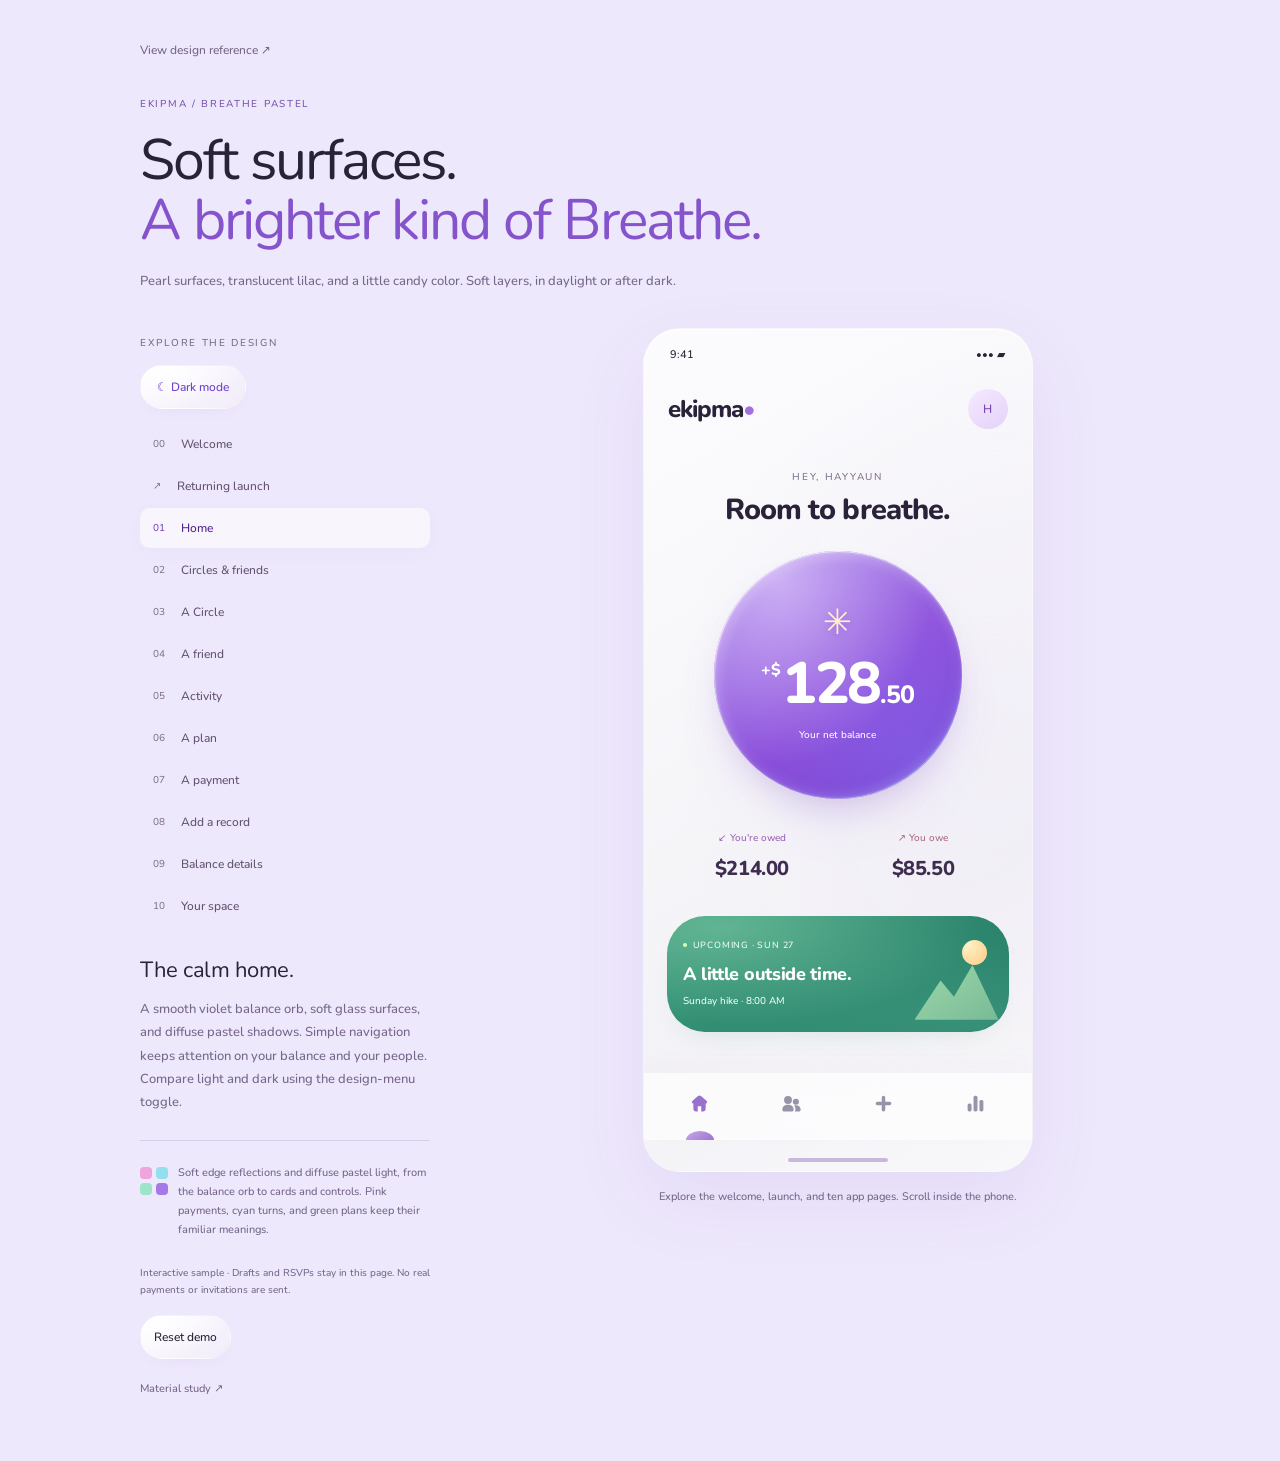
==== commit 0caf466a: "v5" ====
--- a/design-preview/breath-pastel.html
+++ b/design-preview/breath-pastel.html
@@ -7,9 +7,10 @@
   <script>
     try { document.documentElement.dataset.theme = localStorage.getItem('ekipma-pastel-theme') === 'dark' ? 'dark' : 'light'; } catch { document.documentElement.dataset.theme = 'light'; }
   </script>
+  <link rel="stylesheet" href="assets/fonts.css">
   <link rel="stylesheet" href="assets/base.css">
-  <link rel="stylesheet" href="assets/theme.css?v=squircle-1">
-  <link rel="stylesheet" href="assets/intro.css?v=squircle-1">
+  <link rel="stylesheet" href="assets/theme.css?v=playful-2">
+  <link rel="stylesheet" href="assets/intro.css?v=playful-2">
 </head>
 <body>
 <header class="collection">
--- a/design-preview/assets/fonts.css
+++ b/design-preview/assets/fonts.css
@@ -0,0 +1,6 @@
+/* Nunito, bundled under the SIL Open Font License; see fonts/OFL.txt. */
+@font-face { font-family: 'Nunito'; font-style: normal; font-weight: 400; font-display: swap; src: url('fonts/nunito-400.ttf') format('truetype'); }
+@font-face { font-family: 'Nunito'; font-style: normal; font-weight: 500; font-display: swap; src: url('fonts/nunito-500.ttf') format('truetype'); }
+@font-face { font-family: 'Nunito'; font-style: normal; font-weight: 600; font-display: swap; src: url('fonts/nunito-600.ttf') format('truetype'); }
+@font-face { font-family: 'Nunito'; font-style: normal; font-weight: 700; font-display: swap; src: url('fonts/nunito-700.ttf') format('truetype'); }
+@font-face { font-family: 'Nunito'; font-style: normal; font-weight: 800; font-display: swap; src: url('fonts/nunito-800.ttf') format('truetype'); }
--- a/design-preview/assets/theme.css
+++ b/design-preview/assets/theme.css
@@ -363,3 +363,44 @@
   background: linear-gradient(145deg, #c8a9eb, #9c72d0); pointer-events: none;
 }
 :root[data-theme] #app-nav button:focus-visible { outline: 2px solid var(--lilac); outline-offset: -4px; border-radius: 12px; }
+
+/* Playful typography and color, with clean silhouettes on small objects. */
+body { font-family: 'Nunito', ui-rounded, system-ui, sans-serif; font-weight: 500; }
+.brand, .intro-brand { font-weight: 800; letter-spacing: -1px; }
+.page-title, .editorial, .group-cover h2, .friend-heading h2, .receipt-header h2, .plan-heading h2 { font-family: inherit; font-weight: 800; letter-spacing: -.9px; }
+.row-copy strong, .section-head h3, .upcoming strong, .info-row strong { font-weight: 800; }
+.amount { font-weight: 800; letter-spacing: -2.6px; }
+.balance-pair strong { font-weight: 800; }
+.form-label, .segmented button, .chips button, .add-types button, .action { font-weight: 800; }
+:root[data-theme] :is(.avatar, .avatar-stack span, .record-icon, .group-symbol, .profile-button, .landscape .sun) { border: 0; box-shadow: none; }
+:root[data-theme] :is(.avatar, .record-icon, .group-symbol, .profile-button)::before,
+:root[data-theme] :is(.avatar, .record-icon, .group-symbol, .profile-button)::after { content: none; }
+
+/* White labels use richer colored fills; text links retain their contrast. */
+:root[data-theme] .action:not(.secondary):not(.ghost) {
+  background: radial-gradient(ellipse at 24% 18%, #90d9be33, transparent 68%), linear-gradient(145deg, #318d73, #217760);
+  color: #fff; font-size: 13px;
+}
+:root[data-theme] :is(.action.secondary, .action.ghost) {
+  background: radial-gradient(ellipse at 24% 18%, #b598e138, transparent 68%), linear-gradient(145deg, #8860b9, #744ba4);
+  color: #fff;
+}
+:root[data-theme] :is(.segmented button[aria-pressed="true"], .chips button[aria-pressed="true"], .add-types button[aria-pressed="true"]) { color: #fff; }
+:root[data-theme] :is(.chips [data-filter="payment"][aria-pressed="true"], .add-types [data-type="payment"][aria-pressed="true"]) { background: linear-gradient(145deg, #c85a9b, #ab3e81); }
+:root[data-theme] :is(.chips [data-filter="turn"][aria-pressed="true"], .add-types [data-type="turn"][aria-pressed="true"]) { background: linear-gradient(145deg, #3a94a9, #26748d); }
+:root[data-theme] :is(.chips [data-filter="event"][aria-pressed="true"], .add-types [data-type="event"][aria-pressed="true"]) { background: linear-gradient(145deg, #398e73, #28795f); }
+
+/* A cheerful event surface, clearly green even against the violet balance. */
+:root[data-theme] .upcoming {
+  background: radial-gradient(ellipse at 16% 10%, #b1f3c959, transparent 65%), radial-gradient(ellipse at 92% 90%, #72d2b133, transparent 60%), linear-gradient(135deg, #389678, #277e68);
+  box-shadow: 0 13px 30px -19px #318b6a38;
+}
+:root[data-theme] .upcoming strong { color: #fff; font-size: 18px; }
+:root[data-theme] .upcoming :is(.type-label, small) { color: #f0fff6; }
+:root[data-theme] .upcoming .type-label i { background: #d5ffbc; }
+.mini-art:before { width: 25px; height: 25px; background: radial-gradient(ellipse at 25% 20%, #fff1c7, #ffcb86); box-shadow: none; }
+.mini-art:after { background: linear-gradient(145deg, #a0d9ac, #78ba96); clip-path: polygon(0 100%, 31% 37%, 47% 63%, 69% 12%, 100% 100%); }
+:root[data-theme] .balance-pair button:first-child small { color: #9864b2; }
+:root[data-theme] .balance-pair button:last-child small { color: #ac687e; }
+:root[data-theme="dark"] .balance-pair button:first-child small { color: #d8a8ee; }
+:root[data-theme="dark"] .balance-pair button:last-child small { color: #f0b1c9; }
--- a/design-preview/assets/intro.css
+++ b/design-preview/assets/intro.css
@@ -55,3 +55,8 @@
 @media (prefers-reduced-motion: reduce) { .is-launching .pastel-intro { animation: none; } }
 .welcome-start { border-radius: 30px; corner-shape: squircle; background: radial-gradient(ellipse at 26% 28%, #e6fff54d, transparent 72%), linear-gradient(150deg, #a5ead5, #70d3bd); }
 .floating-receipt, .floating-calendar { corner-shape: squircle; }
+.intro-copy h1 { font-weight: 800; letter-spacing: -1.2px; }
+.intro-brand { font-weight: 800; }
+.welcome-start { color: #25584e; background: radial-gradient(ellipse at 18% 3%, #effffbb3, transparent 65%), linear-gradient(170deg, #a7f4dc, #62d4bd); }
+/* The intro sculpture keeps its volume through color, not an outlined rim. */
+.sculpture-ring::after { content: none; }
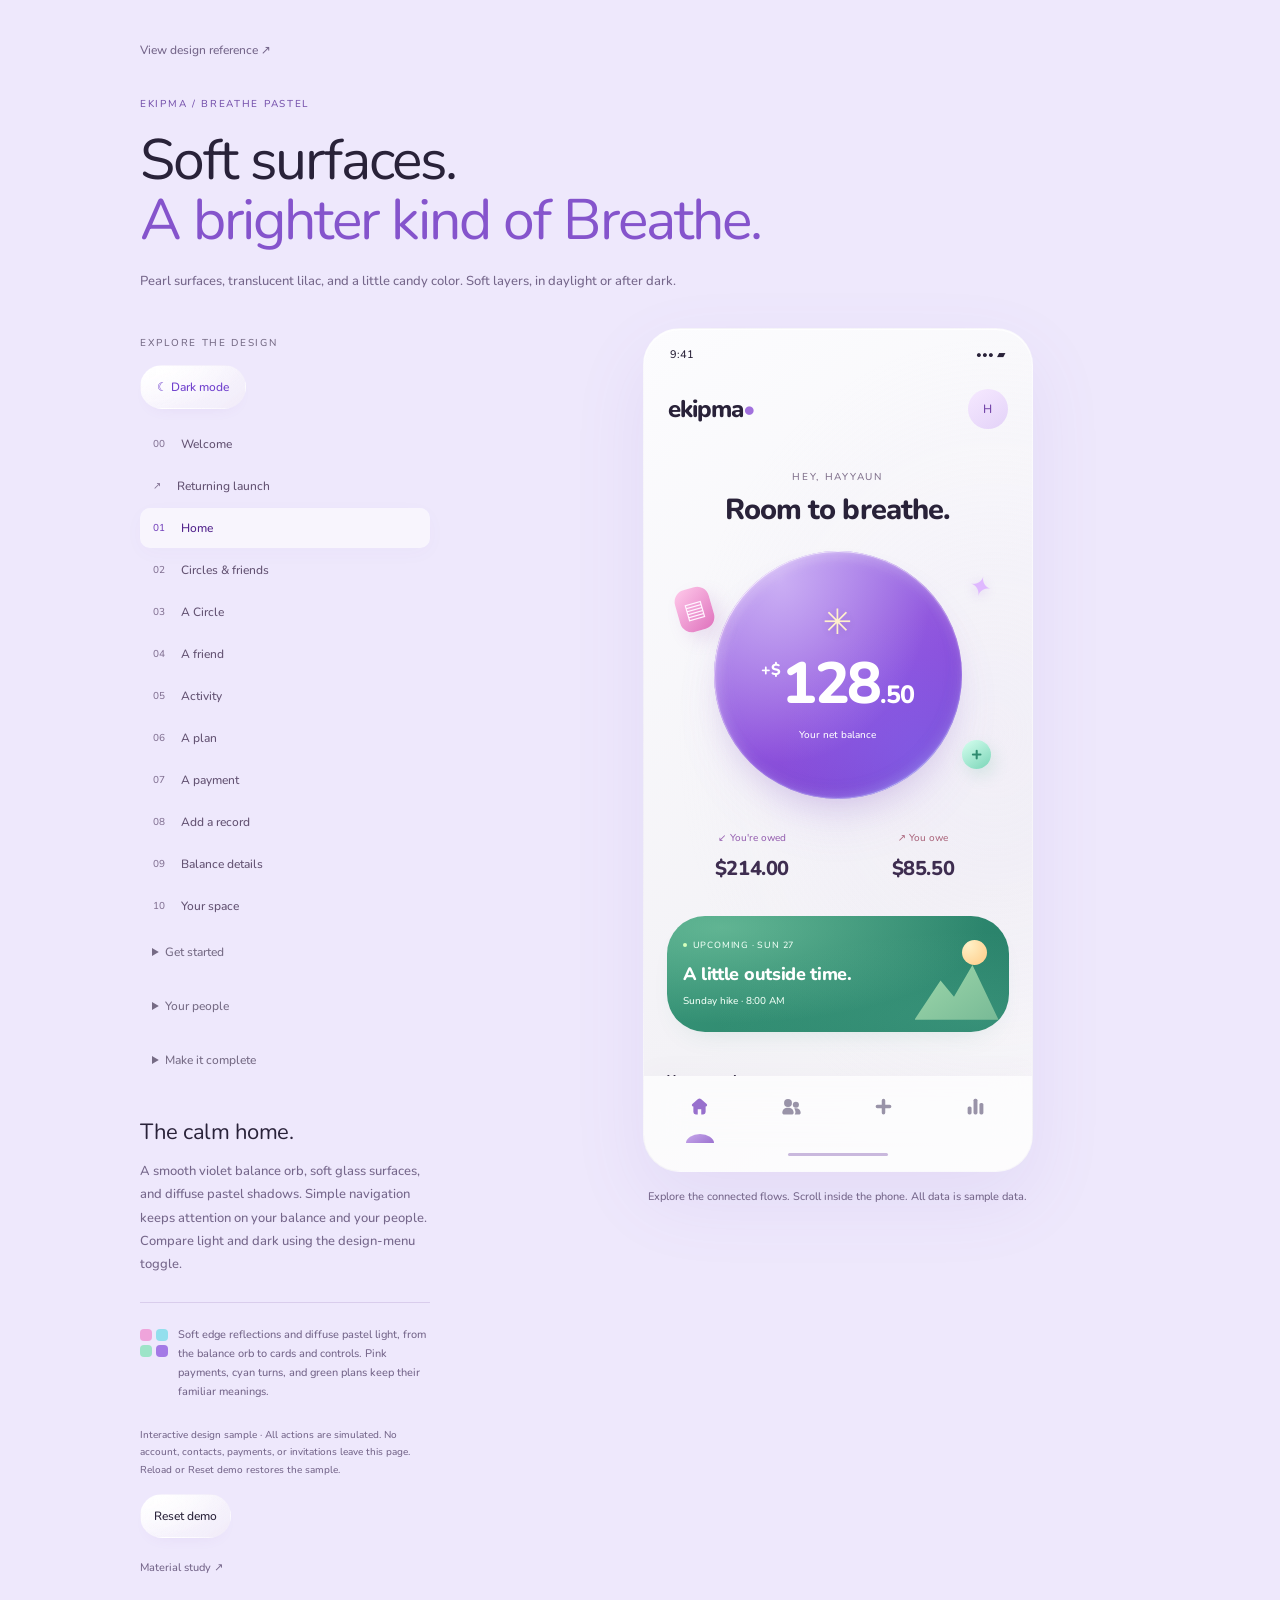
==== commit 01f3f517: "v10 semi final" ====
--- a/design-preview/breath-pastel.html
+++ b/design-preview/breath-pastel.html
@@ -11,6 +11,7 @@
   <link rel="stylesheet" href="assets/base.css">
   <link rel="stylesheet" href="assets/theme.css?v=playful-2">
   <link rel="stylesheet" href="assets/intro.css?v=playful-2">
+  <link rel="stylesheet" href="assets/flows.css">
 </head>
 <body>
 <header class="collection">
@@ -44,7 +45,7 @@
       <div class="pastel-palette" aria-label="Pink, cyan, mint, and violet color palette"><i></i><i></i><i></i><i></i></div>
       <p>Soft edge reflections and diffuse pastel light, from the balance orb to cards and controls. Pink payments, cyan turns, and green plans keep their familiar meanings.</p>
     </div>
-    <p class="demo-note">Interactive sample · Drafts and RSVPs stay in this page. No real payments or invitations are sent.</p>
+    <p class="demo-note">Interactive design sample · All actions are simulated. No account, contacts, payments, or invitations leave this page. Reload or Reset demo restores the sample.</p>
     <button class="reset" id="reset-demo">Reset demo</button>
     <a class="old-link" href="studies/material.html">Material study ↗</a>
   </aside>
@@ -56,7 +57,7 @@
       <nav id="app-nav" aria-label="App navigation"></nav>
       <div class="home-indicator"></div>
     </div>
-    <p class="device-note">Explore the welcome, launch, and ten app pages. Scroll inside the phone.</p>
+    <p class="device-note">Explore the connected flows. Scroll inside the phone. All data is sample data.</p>
   </section>
 </main>
 <dialog id="modal" aria-labelledby="modal-title"><header><h2 id="modal-title"></h2><button id="close-modal" aria-label="Close dialog">×</button></header><div id="modal-content"></div></dialog>
@@ -76,6 +77,7 @@
   <symbol id="i-location" viewBox="0 0 24 24"><path d="M19 10c0 5-7 11-7 11S5 15 5 10a7 7 0 0 1 14 0Z"/><circle cx="12" cy="10" r="2"/></symbol>
   <symbol id="i-check" viewBox="0 0 24 24"><path d="m5 12 5 5L20 7"/></symbol>
 </defs></svg>
+<script src="assets/flows.js"></script>
 <script src="assets/app.js"></script>
 <script src="assets/theme.js"></script>
 <script src="assets/intro.js"></script>
--- a/design-preview/assets/theme.css
+++ b/design-preview/assets/theme.css
@@ -65,6 +65,24 @@
   mask-composite: exclude;
 }
 .medallion > * { position: relative; z-index: 1; }
+.medallion::before { animation: orb-highlight-pulse 8s ease-in-out infinite; }
+.medallion::after { animation: orb-fresnel-pulse 10s ease-in-out infinite; }
+.medallion .star { animation: orb-star-glow 6s ease-in-out infinite; }
+@keyframes orb-highlight-pulse {
+  0%, 100% { opacity: .9; }
+  50% { opacity: 1; }
+}
+@keyframes orb-fresnel-pulse {
+  0%, 100% { opacity: .82; }
+  50% { opacity: .94; }
+}
+@keyframes orb-star-glow {
+  0%, 100% { text-shadow: 0 2px 7px #54238c30; }
+  50% { text-shadow: 0 2px 10px #54238c45; }
+}
+@media (prefers-reduced-motion: reduce) {
+  .medallion::before, .medallion::after, .medallion .star { animation: none; }
+}
 .medallion .star { color: #fff0cc; text-shadow: 0 2px 7px #54238c30; }
 .medallion .amount, .medallion .amount > span, .medallion > .subtext { color: #fff; }
 .amount > span { color: #82718e; }
@@ -364,6 +382,20 @@
 }
 :root[data-theme] #app-nav button:focus-visible { outline: 2px solid var(--lilac); outline-offset: -4px; border-radius: 12px; }
 
+/* Continue the nav material through the device safe area. */
+:root[data-theme] .home-indicator {
+  position: relative;
+  width: 100%; height: 28px; margin: 0;
+  border-radius: 0;
+  background: #ffffffa6;
+}
+:root[data-theme] .home-indicator::before {
+  content: ''; position: absolute; width: 100px; height: 3px; left: 50%; top: 10px;
+  transform: translateX(-50%); border-radius: 3px; background: #c9b8dd;
+}
+:root[data-theme="dark"] .home-indicator { background: #282131a6; }
+:root[data-theme="dark"] .home-indicator::before { background: #786289; }
+
 /* Playful typography and color, with clean silhouettes on small objects. */
 body { font-family: 'Nunito', ui-rounded, system-ui, sans-serif; font-weight: 500; }
 .brand, .intro-brand { font-weight: 800; letter-spacing: -1px; }
@@ -404,3 +436,26 @@
 :root[data-theme] .balance-pair button:last-child small { color: #ac687e; }
 :root[data-theme="dark"] .balance-pair button:first-child small { color: #d8a8ee; }
 :root[data-theme="dark"] .balance-pair button:last-child small { color: #f0b1c9; }
+.balance-stage { position: relative; width: 100%; }
+.live-object { position: absolute; z-index: 2; display: grid; place-items: center; pointer-events: none; font-weight: 800; }
+.object-receipt { width: 35px; height: 43px; left: 3%; top: 37px; transform: rotate(-16deg); border-radius: 12px; corner-shape: squircle; background: linear-gradient(145deg, #ffc9ea, #df72bd); color: #fff4ff; box-shadow: 6px 10px 18px #9b5ab226; font-size: 22px; }
+.object-spark { right: 5%; top: 18px; color: #dfb8ff; font-size: 27px; transform: rotate(15deg); text-shadow: 0 3px 12px #9e6dd63d; }
+.object-coin { width: 29px; height: 29px; right: 5%; bottom: 30px; border-radius: 50%; background: linear-gradient(145deg, #d7fff0, #79d5b7); color: #2f8b70; box-shadow: 4px 7px 15px #66b99b30; font-size: 19px; }
+.object-receipt { animation: float-receipt 5.8s ease-in-out infinite; }
+.object-spark { animation: float-spark 4.8s ease-in-out infinite; }
+.object-coin { animation: float-coin 6.4s ease-in-out infinite; }
+@keyframes float-receipt {
+  0%, 100% { translate: 0 0; }
+  50% { translate: 3px -8px; }
+}
+@keyframes float-spark {
+  0%, 100% { translate: 0 0; opacity: .78; }
+  50% { translate: -3px 7px; opacity: 1; }
+}
+@keyframes float-coin {
+  0%, 100% { translate: 0 0; }
+  50% { translate: -4px -6px; }
+}
+@media (prefers-reduced-motion: reduce) {
+  .object-receipt, .object-spark, .object-coin { animation: none; }
+}
--- a/design-preview/assets/intro.css
+++ b/design-preview/assets/intro.css
@@ -11,6 +11,8 @@
 .phone[data-intro] :is(#app-header, #screen, #app-nav) { display: none; }
 .phone[data-intro] .status { color: #fff; position: relative; z-index: 1; }
 .phone[data-intro] .home-indicator { background: #edddff75; }
+.phone[data-intro] .home-indicator { background: transparent; }
+.phone[data-intro] .home-indicator::before { background: #edddff75; }
 .pastel-intro { flex: 1; min-height: 0; display: flex; flex-direction: column; padding: 26px 28px 14px; position: relative; overflow: auto; }
 .intro-brand { font-size: 25px; font-weight: 700; letter-spacing: -1.5px; margin: 0; color: #fff; }
 .intro-brand > span { color: #c3ffe5; }
@@ -57,6 +59,6 @@
 .floating-receipt, .floating-calendar { corner-shape: squircle; }
 .intro-copy h1 { font-weight: 800; letter-spacing: -1.2px; }
 .intro-brand { font-weight: 800; }
-.welcome-start { color: #25584e; background: radial-gradient(ellipse at 18% 3%, #effffbb3, transparent 65%), linear-gradient(170deg, #a7f4dc, #62d4bd); }
+.welcome-start { color: #fff; font-weight: 800; font-size: 15px; background: radial-gradient(ellipse at 18% 3%, #effffbd6, transparent 65%), linear-gradient(170deg, #98f1d5, #3fc8b4); text-shadow: 0 1px 3px #27695722, 0 2px 8px #27695718, 0 5px 16px #27695710, 0 9px 26px #27695709, 0 13px 34px #27695707, 0 18px 46px #27695705; }
 /* The intro sculpture keeps its volume through color, not an outlined rim. */
 .sculpture-ring::after { content: none; }
--- a/design-preview/assets/flows.css
+++ b/design-preview/assets/flows.css
@@ -0,0 +1,114 @@
+/* New product flows use the approved materials; Home and its lighting stay in theme.css. */
+.flow-menu-group { grid-column:1/-1; margin:4px 0; }
+.flow-menu-group summary { min-height:44px; padding:12px; cursor:pointer; color:var(--muted); font-size:12px; }
+.flow-menu-group[open] { padding-bottom:8px; }
+.flow-menu-group a { margin-inline-start:8px; }
+#flow-scenarios { margin-top:22px; display:flex; gap:8px; flex-wrap:wrap; }
+#flow-scenarios .eyebrow { width:100%; }
+#flow-scenarios .reset { margin-top:0; }
+.flow-card { position:relative; overflow:hidden; isolation:isolate; padding:24px; margin:22px 0; border:0; border-radius:24px; corner-shape:squircle; background:var(--glass-neutral); box-shadow:var(--glass-shadow); }
+.flow-card h3 { font-size:21px; font-weight:800; letter-spacing:-.6px; margin:8px 0; }
+.flow-card .subtext { color:inherit; opacity:.78; }
+.flow-card.payment { background:var(--candy-pink); color:#773357; }
+.flow-card.cyan, .flow-card.turn { background:var(--candy-cyan); color:#245864; }
+.flow-card.mint, .flow-card.event { background:var(--candy-green); color:#285b46; }
+.flow-card .amount { margin:22px 0; }
+.flow-card .amount span { color:inherit; }
+.flow-card .eyebrow { color:inherit; }
+.flow-big-symbol { display:block; font-size:64px; font-weight:800; line-height:1.5; text-shadow:0 4px 16px #fff4; }
+.flow-card .record-icon { margin-bottom:16px; }
+.flow-card::before { content:''; position:absolute; inset:0; border-radius:inherit; pointer-events:none; background:radial-gradient(ellipse at 8% 0%,#fff5,transparent 55%),radial-gradient(ellipse at 100% 95%,#b394ef18,transparent 50%); z-index:-1; }
+.flow-empty { padding:35px 0 20px; text-align:center; }
+.flow-empty h3 { font-size:23px; letter-spacing:-.5px; margin:22px 0 12px; }
+.flow-empty > .subtext { max-width:270px; margin:0 auto 24px; }
+.flow-sculpture,.flow-auth-art { width:124px; height:124px; display:grid; place-items:center; margin:18px auto 30px; font-size:66px; color:#fff; background:var(--violet); border-radius:38px; corner-shape:squircle; box-shadow:var(--glass-shadow); text-shadow:0 6px 22px #57338428; transform:rotate(-7deg); }
+.flow-auth-art.mint { background:var(--mint); }
+.flow-empty .row { text-align:start; }
+.flow-auth #app-nav { display:none; }
+.flow-auth .home-indicator { background:transparent; }
+.flow-inline { display:grid; grid-template-columns:88px minmax(0,1fr); gap:12px; }
+.flow-inline .field { min-width:0; padding-inline:10px; }
+.flow-step { margin:24px 0 12px; font-size:11px; color:var(--muted); }
+.flow-error { color:#ad325d; font-size:12px; line-height:1.6; margin:14px 0; }
+.flow-error:empty { display:none; }
+.flow-check { min-height:48px; display:flex; align-items:center; gap:12px; font-size:12px; line-height:1.6; margin:18px 0; }
+.flow-check input,.flow-choices input { width:20px; height:20px; accent-color:var(--lilac); flex:none; }
+.flow-choices { border:0; padding:0; margin:24px 0; min-width:0; }
+.flow-choices legend { color:var(--muted); font-size:12px; margin-bottom:12px; }
+.flow-choices label { display:flex; align-items:center; gap:12px; min-height:55px; padding:8px 10px; border-radius:16px; margin:5px 0; background:var(--glass-neutral); cursor:pointer; }
+.flow-choices label:has(:checked) { background:color-mix(in srgb,var(--lilac) 11%,var(--surface)); }
+.flow-choices label > span { display:flex; align-items:center; gap:12px; font-size:13px; }
+.flow-choices .avatar { width:34px;height:34px; }
+.flow-members { display:flex; align-items:center; flex-wrap:wrap; gap:7px; margin:17px 0; }
+.flow-members .avatar { width:32px;height:32px;font-size:11px; }
+.flow-members small { width:100%;color:var(--muted);font-size:11px;margin-top:6px; }
+.flow-tools { margin-top:28px; }
+.flow-badge { display:inline-block; padding:7px 10px; border-radius:10px; background:color-mix(in srgb,var(--lilac) 10%,var(--surface)); color:var(--lilac); font-size:10px; line-height:1.4; }
+.flow-timeline { list-style:none; padding:0; margin:20px 0 26px; }
+.flow-timeline li { padding:0 0 24px 24px;position:relative; }
+.flow-timeline li::before { content:'';position:absolute;left:0;top:5px;width:7px;height:7px;border-radius:50%;background:var(--lilac);opacity:.5; }
+.flow-timeline strong { font-size:13px;font-weight:700; }
+.flow-timeline small { display:block;margin-top:5px;font-size:11px;color:var(--muted); }
+.flow-avatar-editor { display:flex;align-items:center;gap:18px;margin:30px 0; }
+.flow-avatar-editor > img,.flow-avatar-editor > .avatar { width:80px;height:80px;object-fit:cover;border-radius:25px;corner-shape:squircle; }
+.flow-avatar-editor label { cursor:pointer; }
+.flow-profile-link { width:100%;background:none;border:0;text-align:start;color:inherit; }
+.flow-profile-link img { object-fit:cover; }
+.flow-profile-link .icon { height:13px;width:13px;vertical-align:middle; }
+.flow-stat-grid { display:grid;grid-template-columns:1fr 1fr;gap:12px; }
+.flow-stat-grid .flow-card { margin:0;padding:20px 16px; }
+.flow-card .flow-stat-number { font-size:42px;letter-spacing:-2px; }
+.flow-stat-number small { font-size:16px;letter-spacing:0; }
+.flow-chart { display:flex;gap:12px;height:145px;align-items:stretch;margin-top:28px; }
+.flow-chart > div { display:flex;flex:1;flex-direction:column;justify-content:flex-end;align-items:center;gap:9px;min-width:0; }
+.flow-chart i { width:100%;height:var(--bar);min-height:8px;border-radius:7px;background:linear-gradient(180deg,#fff9,#9955a670); }
+.flow-chart small { font-size:10px; }
+.flow-card details { margin-top:20px;font-size:11px; }
+.flow-card summary { cursor:pointer;padding-block:10px; }
+.flow-heatmap { display:grid;grid-template-columns:repeat(7,1fr);gap:8px;margin:20px 0; }
+.flow-heatmap i { height:25px;border-radius:7px;corner-shape:squircle;background:var(--lilac); }
+.flow-distribution { height:13px;display:flex;gap:4px;margin:8px 0 16px; }
+.flow-distribution i { width:60%;background:var(--candy-pink);border-radius:8px; }
+.flow-distribution i:nth-child(2) { width:25%;background:var(--candy-cyan); }
+.flow-distribution i:nth-child(3) { width:15%;background:var(--candy-green); }
+.flow-premium-art { position:relative;height:195px;display:grid;place-items:center; }
+.flow-premium-art span { width:140px;height:140px;border-radius:40px;corner-shape:squircle;background:var(--violet);color:#fff;font-size:95px;display:grid;place-items:center;transform:rotate(-12deg);box-shadow:var(--glass-shadow); }
+.flow-premium-art i,.flow-premium-art b { position:absolute;right:35px;top:18px;color:var(--pink);font-size:36px;font-style:normal; }
+.flow-premium-art b { left:35px;top:125px;color:var(--cyan); }
+.flow-shop { display:grid;grid-template-columns:1fr 1fr;gap:14px;margin-top:24px; }
+.flow-shop .flow-card { margin:0;text-align:start;padding:20px 15px;min-height:180px; }
+.flow-shop .flow-card:first-child { grid-column:1/-1;min-height:190px; }
+.flow-shop h3 { font-size:18px; }
+.flow-wallet { display:flex;align-items:center;justify-content:space-between;font-size:13px; }
+.flow-token-options label>span { flex:1;display:flex;justify-content:space-between;gap:10px; }
+.flow-token-options small { color:var(--muted);font-size:10px; }
+.flow-qr { display:grid;place-items:center;background:#fff;border-radius:24px;padding:20px; }
+.flow-qr img { max-width:100%;height:auto; }
+.flow-sync { display:flex;align-items:center;justify-content:space-between;gap:12px;font-size:11px;background:var(--glass-neutral);border-radius:16px;padding:4px 12px;margin-bottom:18px; }
+.flow-loading { display:grid;gap:12px;margin-bottom:22px; }
+.flow-loading span { height:54px;border-radius:16px;background:color-mix(in srgb,var(--lilac) 12%,transparent);animation:flow-pulse 2s ease-in-out infinite; }
+.flow-loading span:nth-child(2) { animation-delay:.2s; }
+.flow-loading span:nth-child(3) { animation-delay:.4s; }
+.flow-persian { font-family:Tahoma,sans-serif; }
+.flow-persian .row { text-align:right; }
+.flow-persian .eyebrow { letter-spacing:0; }
+.flow-persian .page-title { line-height:1.6; }
+.flow-persian .row-end { text-align:left; }
+.page .danger,dialog .danger { color:var(--pink); }
+.page textarea.field { resize:vertical; min-height:90px; }
+.page form > .action,.page > .action { margin-top:18px; }
+.page .add-types [data-type-look="payment"][aria-pressed="true"] { background:var(--candy-pink);color:#793658; }
+.page .add-types [data-type-look="turn"][aria-pressed="true"] { background:var(--candy-cyan);color:#245864; }
+.page .add-types [data-type-look="event"][aria-pressed="true"] { background:var(--candy-green);color:#285b46; }
+:root[data-theme="dark"] .flow-error { color:#ffabc7; }
+:root[data-theme="dark"] .flow-card:not(.payment):not(.mint):not(.cyan):not(.turn):not(.event) { background:linear-gradient(145deg,#382b48,#2b2438); }
+@keyframes flow-pulse { 50% { opacity:.4; } }
+@media(prefers-reduced-motion:reduce) { .flow-loading span { animation:none; } }
+@media(max-width:360px) { .flow-card { padding:20px; }.flow-shop { gap:9px; }.flow-inline { grid-template-columns:78px minmax(0,1fr); } }
+:root[data-theme] .page .add-types [data-type-look="payment"][aria-pressed="true"] { background:linear-gradient(145deg,#c85a9b,#ab3e81);color:#fff; }
+:root[data-theme] .page .add-types [data-type-look="turn"][aria-pressed="true"] { background:linear-gradient(145deg,#3a94a9,#26748d);color:#fff; }
+:root[data-theme] .page .add-types [data-type-look="event"][aria-pressed="true"] { background:linear-gradient(145deg,#398e73,#28795f);color:#fff; }
+/* All form choices have filled surfaces, including their small selection marks. */
+.flow-choices input,.flow-check input { appearance:none;border:0;border-radius:6px;background:color-mix(in srgb,var(--lilac) 12%,var(--surface));position:relative; }
+.flow-choices input:checked,.flow-check input:checked { background:var(--lilac); }
+.flow-choices input:checked::after,.flow-check input:checked::after { content:'✓';position:absolute;inset:0;display:grid;place-items:center;color:white;font-size:14px; }
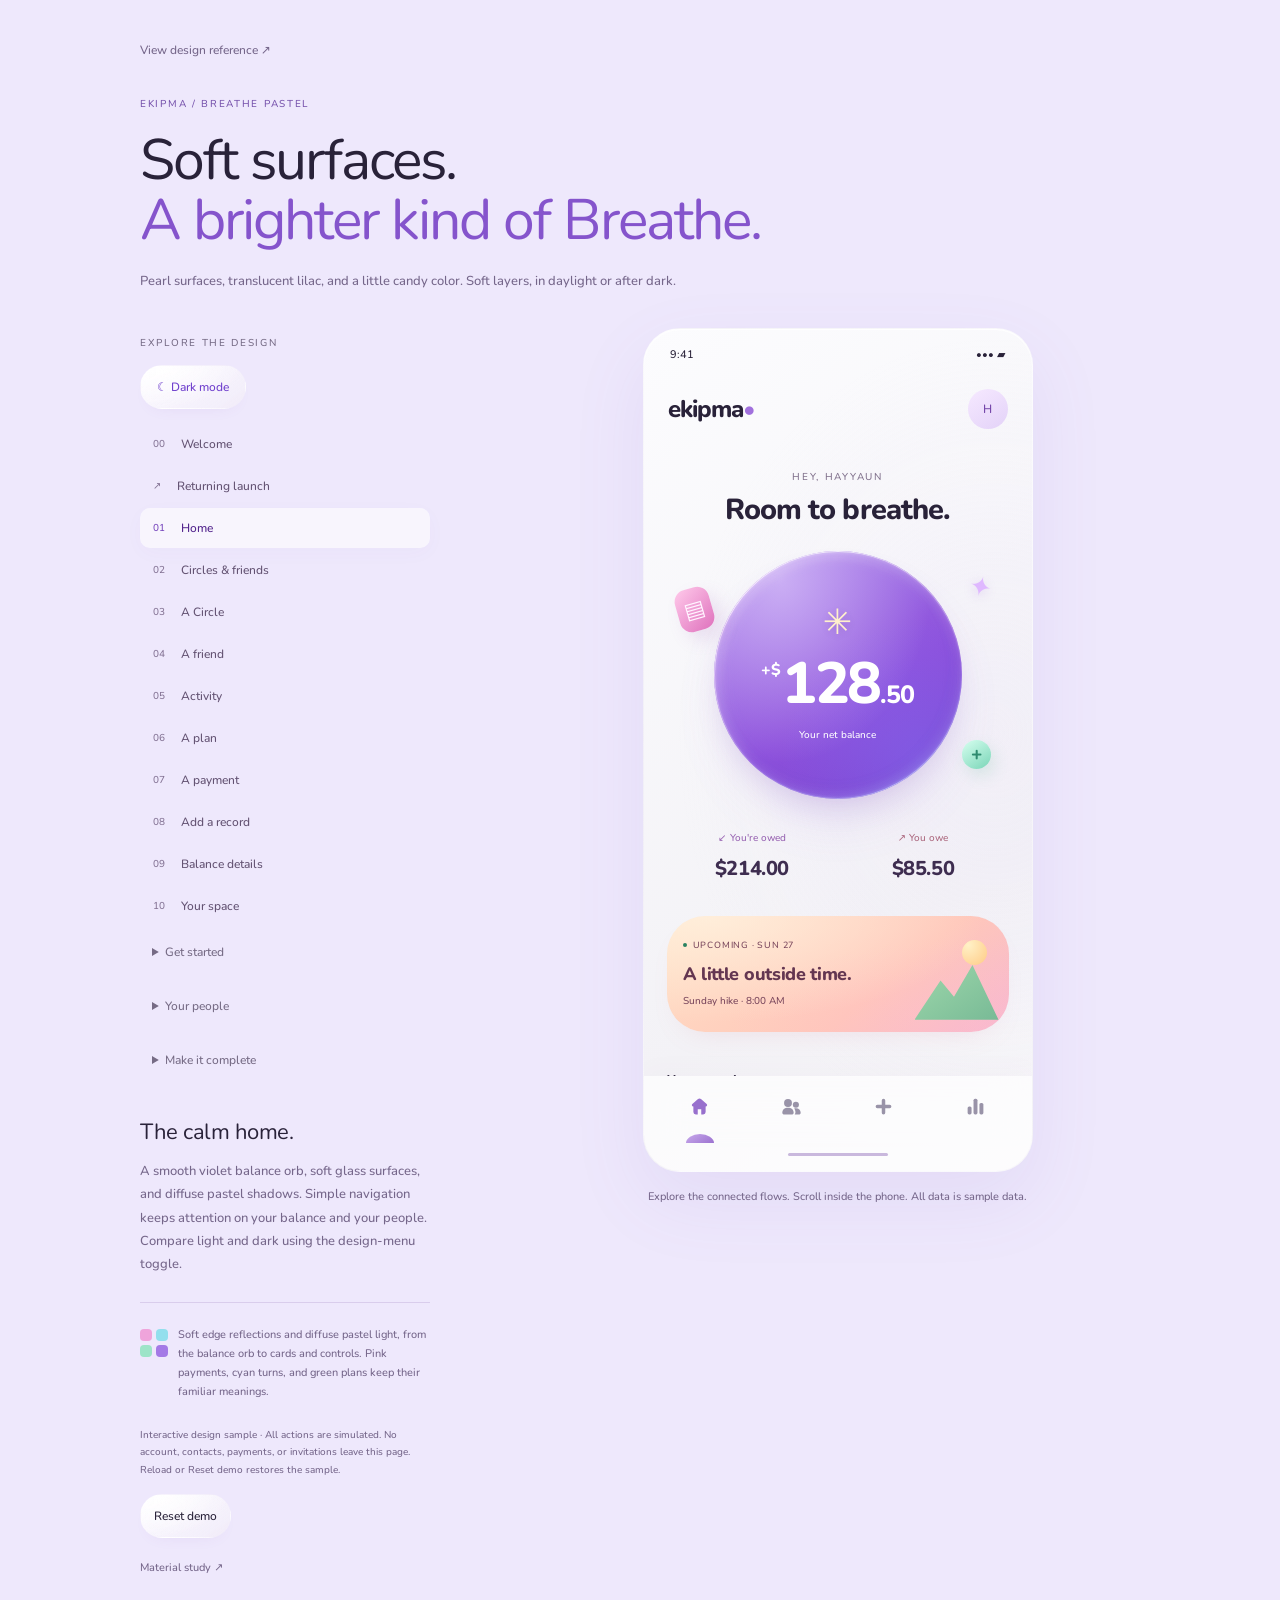
==== commit 4945cf0f: "v11" ====
--- a/design-preview/breath-pastel.html
+++ b/design-preview/breath-pastel.html
@@ -9,9 +9,9 @@
   </script>
   <link rel="stylesheet" href="assets/fonts.css">
   <link rel="stylesheet" href="assets/base.css">
-  <link rel="stylesheet" href="assets/theme.css?v=playful-2">
+  <link rel="stylesheet" href="assets/theme.css?v=lavender-actions-1">
   <link rel="stylesheet" href="assets/intro.css?v=playful-2">
-  <link rel="stylesheet" href="assets/flows.css">
+  <link rel="stylesheet" href="assets/flows.css?v=lavender-actions-1">
 </head>
 <body>
 <header class="collection">
--- a/design-preview/assets/theme.css
+++ b/design-preview/assets/theme.css
@@ -12,6 +12,8 @@
   --green: #247558;
   --lilac: #7040cd;
   --violet: radial-gradient(ellipse at 12% 0%, #edc7ff66, transparent 59%), radial-gradient(ellipse at 100% 84%, #bd9dff33, transparent 52%), linear-gradient(145deg, #a17be9, #8750df 55%, #793fcd);
+  --playful-action: var(--violet);
+  --candy-peach: radial-gradient(ellipse at 12% 0%, #fff7e6a6, transparent 65%), radial-gradient(ellipse at 100% 92%, #ffb6d34d, transparent 58%), linear-gradient(140deg, #ffe0c5, #ffc7ba 62%, #f6b9ce);
   --mint: linear-gradient(170deg, #bcffe5, #77e3c8 55%, #53cbb8);
   --candy-pink: linear-gradient(145deg, #ffd9ef, #efa4db 65%, #e68bd0);
   --candy-cyan: linear-gradient(145deg, #d2f7ff, #93dfed 65%, #74cddb);
@@ -410,7 +412,8 @@
 
 /* White labels use richer colored fills; text links retain their contrast. */
 :root[data-theme] .action:not(.secondary):not(.ghost) {
-  background: radial-gradient(ellipse at 24% 18%, #90d9be33, transparent 68%), linear-gradient(145deg, #318d73, #217760);
+  background: var(--playful-action);
+  box-shadow: 0 9px 22px -14px #8653ba45;
   color: #fff; font-size: 13px;
 }
 :root[data-theme] :is(.action.secondary, .action.ghost) {
@@ -422,14 +425,14 @@
 :root[data-theme] :is(.chips [data-filter="turn"][aria-pressed="true"], .add-types [data-type="turn"][aria-pressed="true"]) { background: linear-gradient(145deg, #3a94a9, #26748d); }
 :root[data-theme] :is(.chips [data-filter="event"][aria-pressed="true"], .add-types [data-type="event"][aria-pressed="true"]) { background: linear-gradient(145deg, #398e73, #28795f); }
 
-/* A cheerful event surface, clearly green even against the violet balance. */
+/* Peach adds warmth to Home; the plan marker and scenery keep their green meaning. */
 :root[data-theme] .upcoming {
-  background: radial-gradient(ellipse at 16% 10%, #b1f3c959, transparent 65%), radial-gradient(ellipse at 92% 90%, #72d2b133, transparent 60%), linear-gradient(135deg, #389678, #277e68);
-  box-shadow: 0 13px 30px -19px #318b6a38;
-}
-:root[data-theme] .upcoming strong { color: #fff; font-size: 18px; }
-:root[data-theme] .upcoming :is(.type-label, small) { color: #f0fff6; }
-:root[data-theme] .upcoming .type-label i { background: #d5ffbc; }
+  background: var(--candy-peach);
+  box-shadow: 0 13px 30px -19px #d77f9540;
+}
+:root[data-theme] .upcoming strong { color: #643651; font-size: 18px; }
+:root[data-theme] .upcoming :is(.type-label, small) { color: #79465c; }
+:root[data-theme] .upcoming .type-label i { background: #298261; }
 .mini-art:before { width: 25px; height: 25px; background: radial-gradient(ellipse at 25% 20%, #fff1c7, #ffcb86); box-shadow: none; }
 .mini-art:after { background: linear-gradient(145deg, #a0d9ac, #78ba96); clip-path: polygon(0 100%, 31% 37%, 47% 63%, 69% 12%, 100% 100%); }
 :root[data-theme] .balance-pair button:first-child small { color: #9864b2; }
--- a/design-preview/assets/flows.css
+++ b/design-preview/assets/flows.css
@@ -11,7 +11,9 @@
 .flow-card .subtext { color:inherit; opacity:.78; }
 .flow-card.payment { background:var(--candy-pink); color:#773357; }
 .flow-card.cyan, .flow-card.turn { background:var(--candy-cyan); color:#245864; }
-.flow-card.mint, .flow-card.event { background:var(--candy-green); color:#285b46; }
+/* Legacy mint denotes general accent cards, separate from the green plan type. */
+.flow-card.mint { background:var(--candy-peach); color:#643651; }
+.flow-card.event { background:var(--candy-green); color:#285b46; }
 .flow-card .amount { margin:22px 0; }
 .flow-card .amount span { color:inherit; }
 .flow-card .eyebrow { color:inherit; }
@@ -22,7 +24,7 @@
 .flow-empty h3 { font-size:23px; letter-spacing:-.5px; margin:22px 0 12px; }
 .flow-empty > .subtext { max-width:270px; margin:0 auto 24px; }
 .flow-sculpture,.flow-auth-art { width:124px; height:124px; display:grid; place-items:center; margin:18px auto 30px; font-size:66px; color:#fff; background:var(--violet); border-radius:38px; corner-shape:squircle; box-shadow:var(--glass-shadow); text-shadow:0 6px 22px #57338428; transform:rotate(-7deg); }
-.flow-auth-art.mint { background:var(--mint); }
+.flow-auth-art.mint { background:var(--playful-action); }
 .flow-empty .row { text-align:start; }
 .flow-auth #app-nav { display:none; }
 .flow-auth .home-indicator { background:transparent; }
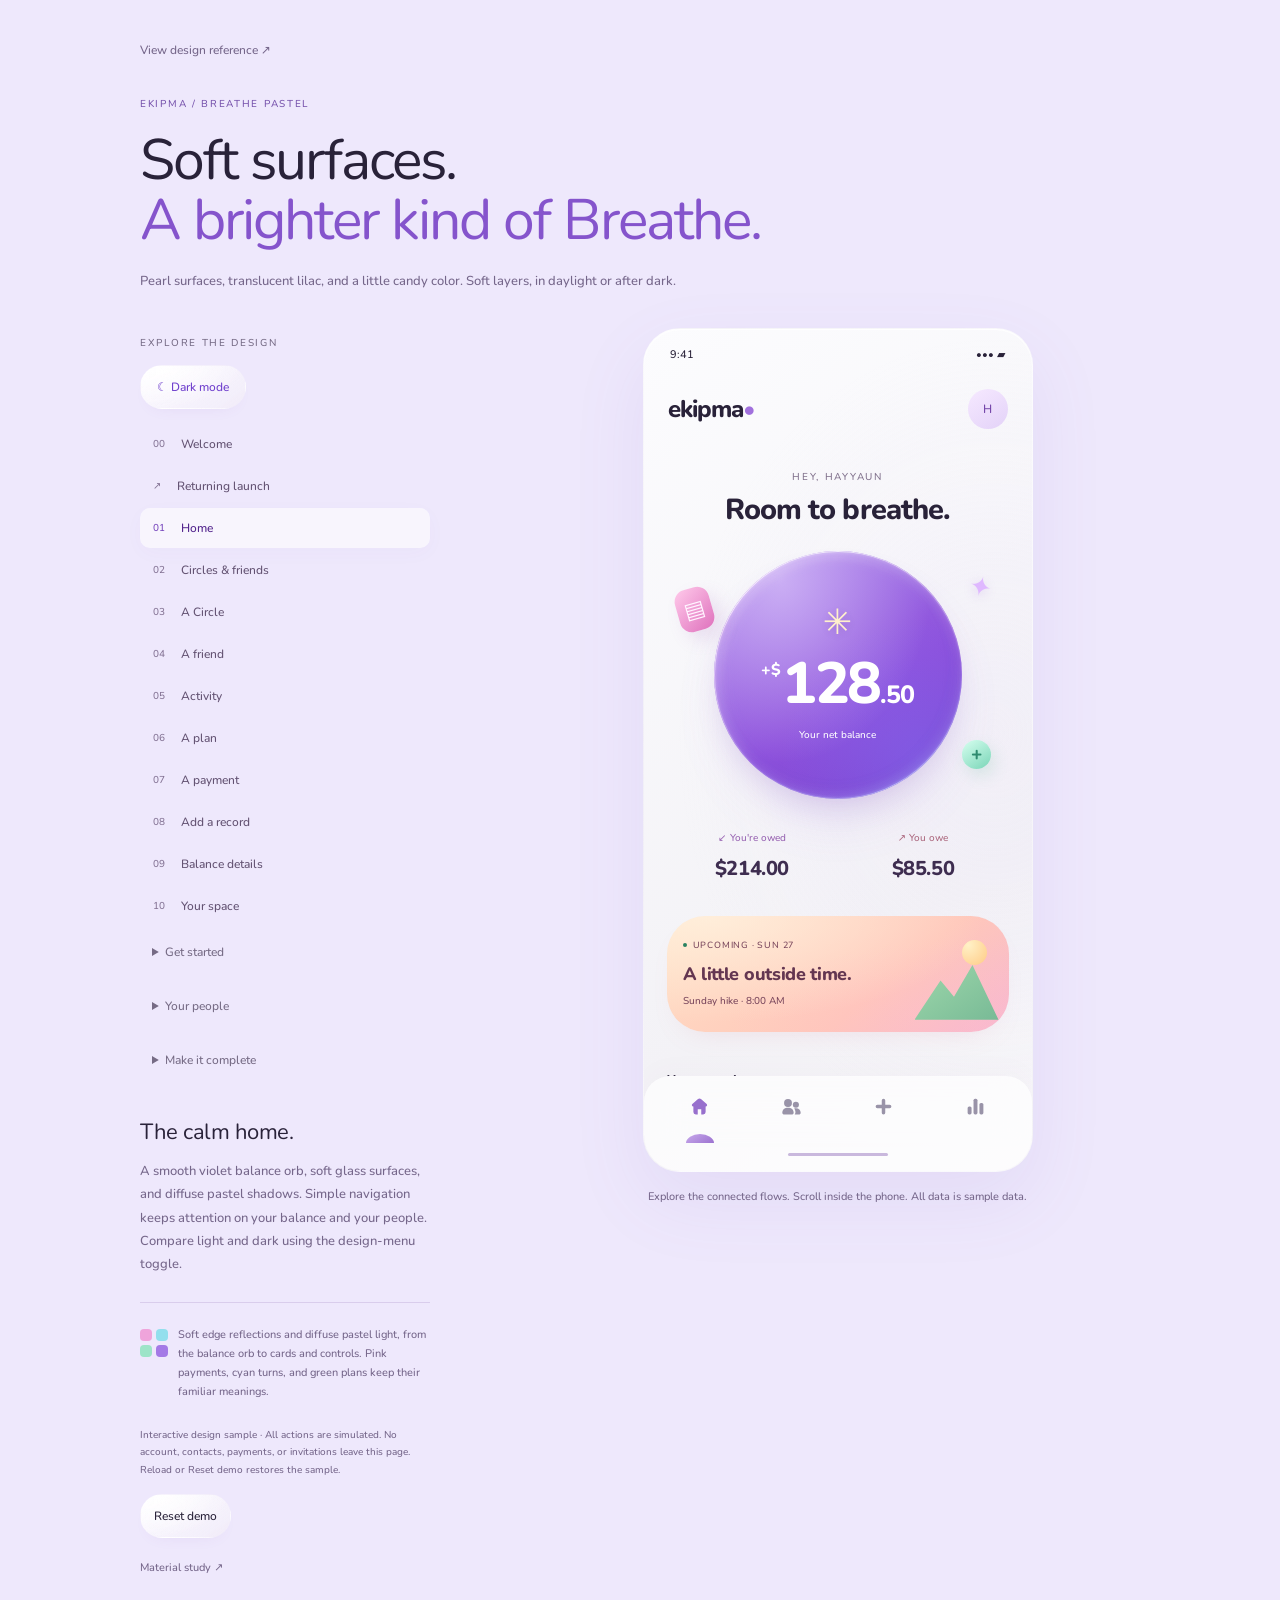
==== commit 25c10d5b: "v12" ====
--- a/design-preview/breath-pastel.html
+++ b/design-preview/breath-pastel.html
@@ -9,7 +9,7 @@
   </script>
   <link rel="stylesheet" href="assets/fonts.css">
   <link rel="stylesheet" href="assets/base.css">
-  <link rel="stylesheet" href="assets/theme.css?v=lavender-actions-1">
+  <link rel="stylesheet" href="assets/theme.css?v=black-background-1">
   <link rel="stylesheet" href="assets/intro.css?v=playful-2">
   <link rel="stylesheet" href="assets/flows.css?v=lavender-actions-1">
 </head>
--- a/design-preview/assets/theme.css
+++ b/design-preview/assets/theme.css
@@ -174,7 +174,7 @@
 /* Dark surfaces retain the pastel objects and their original semantic colors. */
 :root[data-theme="dark"] {
   color-scheme: dark;
-  --bg: #18151f;
+  --bg: #000;
   --surface: #25202e;
   --raised: #302839;
   --border: #3a3146;
@@ -203,7 +203,7 @@
 [data-theme="dark"] #page-menu a > span { color: #c4b4d2; }
 [data-theme="dark"] #page-menu a[aria-current="page"] { background: #3a2c4a; color: #d6b4ff; box-shadow: none; }
 [data-theme="dark"] #page-menu a[aria-current="page"] > span { color: #f0dfff; }
-[data-theme="dark"] .phone { background: radial-gradient(ellipse at 90% 48%, #69517a0f, transparent 64%), linear-gradient(155deg, #231e2c, #1c1823 70%, #211c29); border-color: #493c58; box-shadow: 0 28px 75px #100b1b40; }
+[data-theme="dark"] .phone { background: #000; border-color: #493c58; box-shadow: 0 28px 75px #100b1b40; }
 [data-theme="dark"] #screen { scrollbar-color: #4d3c60 transparent; }
 [data-theme="dark"] .header-back,
 [data-theme="dark"] .header-tag,
@@ -259,7 +259,7 @@
 [data-theme="dark"] .settings-profile small,
 [data-theme="dark"] .setting-row small { color: #bda5cb; }
 [data-theme="dark"] .setting-row select { background: #30243b; color: #e5c9f6; border-color: #503b61; }
-[data-theme="dark"] #app-nav { background: #282131a6; box-shadow: 0 -8px 25px #12091d08, inset 0 1px 0 #ffffff08; }
+[data-theme="dark"] #app-nav { background: #0e0b14; box-shadow: 0 -10px 26px #000a, inset 0 1px 0 #ffffff08; }
 [data-theme="dark"] #app-nav button, [data-theme="dark"] #app-nav .add-nav { color: #a497b1; }
 [data-theme="dark"] .home-indicator { background: #786289; }
 [data-theme="dark"] dialog { background: linear-gradient(145deg, #362b42f0, #292131eb); border-color: #c4a5dc1f; box-shadow: inset 0 1px 2px #ffffff0d, 0 24px 70px #08050c40; }
@@ -362,7 +362,12 @@
 }
 
 /* Filled navigation glyphs, with a small violet swell below the active tab. */
-:root[data-theme] #app-nav { padding: 7px 15px 12px; overflow: hidden; }
+:root[data-theme] #app-nav {
+  padding: 7px 15px 12px;
+  overflow: hidden;
+  border-radius: 26px 26px 0 0;
+  corner-shape: squircle;
+}
 :root[data-theme] #app-nav button,
 :root[data-theme] #app-nav .add-nav {
   position: relative; min-width: 48px; width: 48px; min-height: 48px; height: 48px;
@@ -395,7 +400,7 @@
   content: ''; position: absolute; width: 100px; height: 3px; left: 50%; top: 10px;
   transform: translateX(-50%); border-radius: 3px; background: #c9b8dd;
 }
-:root[data-theme="dark"] .home-indicator { background: #282131a6; }
+:root[data-theme="dark"] .home-indicator { background: #0e0b14; }
 :root[data-theme="dark"] .home-indicator::before { background: #786289; }
 
 /* Playful typography and color, with clean silhouettes on small objects. */
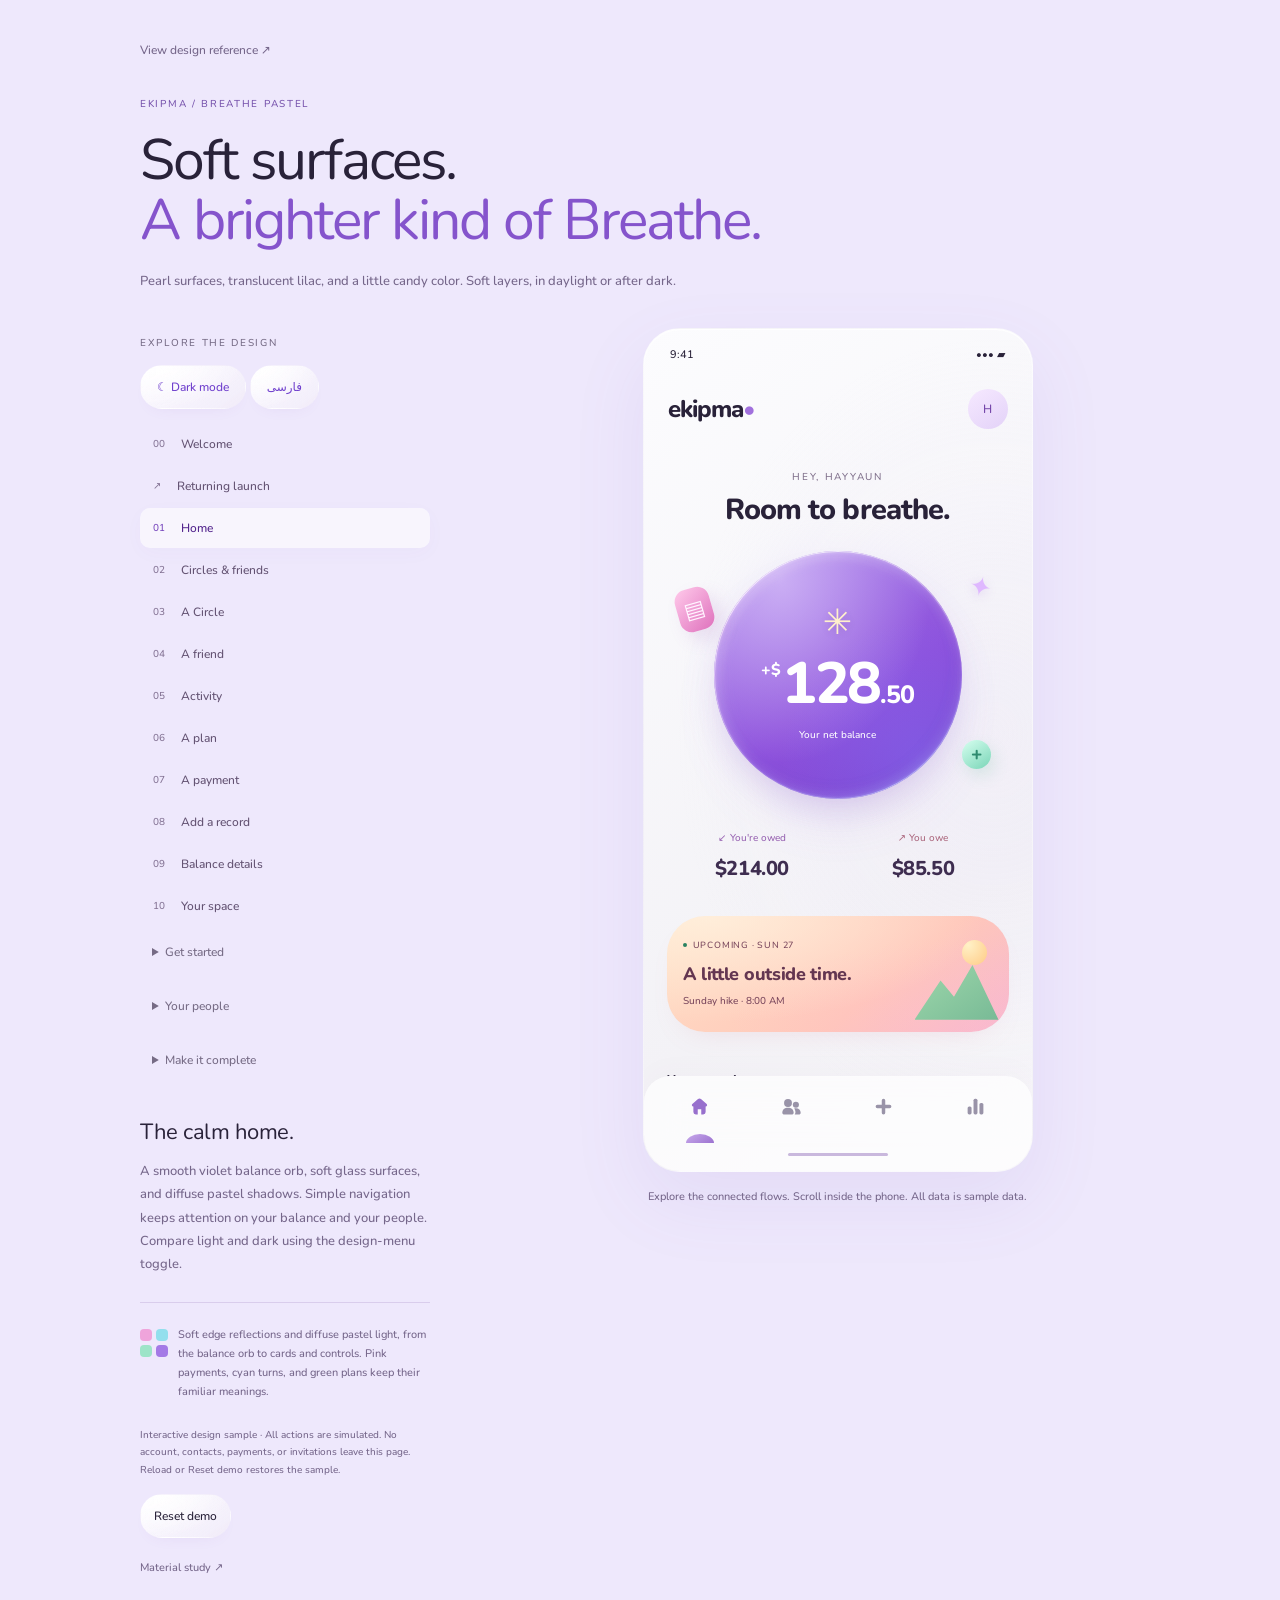
==== commit a5d75bcf: "v13" ====
--- a/design-preview/breath-pastel.html
+++ b/design-preview/breath-pastel.html
@@ -5,7 +5,10 @@
   <meta name="viewport" content="width=device-width, initial-scale=1">
   <title>Ekipma — Breathe pastel</title>
   <script>
-    try { document.documentElement.dataset.theme = localStorage.getItem('ekipma-pastel-theme') === 'dark' ? 'dark' : 'light'; } catch { document.documentElement.dataset.theme = 'light'; }
+    try {
+      document.documentElement.dataset.theme = localStorage.getItem('ekipma-pastel-theme') === 'dark' ? 'dark' : 'light';
+      document.documentElement.dataset.language = localStorage.getItem('ekipma-pastel-language') === 'fa' ? 'fa' : 'en';
+    } catch { document.documentElement.dataset.theme = 'light'; document.documentElement.dataset.language = 'en'; }
   </script>
   <link rel="stylesheet" href="assets/fonts.css">
   <link rel="stylesheet" href="assets/base.css">
@@ -24,6 +27,7 @@
   <aside class="guide">
     <p class="eyebrow">EXPLORE THE DESIGN</p>
     <button class="theme-toggle" id="theme-toggle" type="button" aria-label="Dark mode" aria-pressed="false">Dark mode</button>
+    <button class="theme-toggle language-toggle" id="language-toggle" type="button" aria-label="Persian language" aria-pressed="false">فارسی</button>
     <nav id="page-menu" aria-label="Preview pages">
       <a href="#welcome">00 <span>Welcome</span></a>
       <a href="#launch">↗ <span>Returning launch</span></a>
--- a/design-preview/assets/fonts.css
+++ b/design-preview/assets/fonts.css
@@ -4,3 +4,5 @@
 @font-face { font-family: 'Nunito'; font-style: normal; font-weight: 600; font-display: swap; src: url('fonts/nunito-600.ttf') format('truetype'); }
 @font-face { font-family: 'Nunito'; font-style: normal; font-weight: 700; font-display: swap; src: url('fonts/nunito-700.ttf') format('truetype'); }
 @font-face { font-family: 'Nunito'; font-style: normal; font-weight: 800; font-display: swap; src: url('fonts/nunito-800.ttf') format('truetype'); }
+@font-face { font-family: 'Iranyekan'; font-style: normal; font-weight: 400 800; font-display: swap; src: url('fonts/iranyekan.ttf') format('truetype'); }
+@font-face { font-family: 'Iranyekan'; font-style: normal; font-weight: 700 900; font-display: swap; src: url('fonts/iranyekan-bold.ttf') format('truetype'); }
--- a/design-preview/assets/theme.css
+++ b/design-preview/assets/theme.css
@@ -49,7 +49,7 @@
   background: radial-gradient(ellipse at 27% 12%, #eadbff94, transparent 59%), radial-gradient(ellipse at 83% 85%, #817cff57, transparent 48%), linear-gradient(150deg, #a77ee9, #8d51dc 58%, #7940cd);
   border: 0;
   isolation: isolate;
-  box-shadow: inset 3px 5px 14px #f5e9ff24, inset -4px -7px 18px #4f22950d, 0 16px 30px -12px #8051b936, 0 30px 55px -18px #9767da2b;
+  box-shadow: inset 3px 5px 14px #f5e9ff24, inset -4px -7px 18px #4f22950d, 0 0 34px 7px #e8dcff2a, 0 16px 30px -12px #8051b936, 0 30px 55px -18px #9767da2b;
 }
 /* Grazing reflections follow the silhouette, with a soft inward falloff. */
 .medallion:before {
@@ -208,7 +208,7 @@
 [data-theme="dark"] .header-back,
 [data-theme="dark"] .header-tag,
 [data-theme="dark"] .home-intro .eyebrow { color: #bdabcc; }
-[data-theme="dark"] .medallion { box-shadow: inset 3px 5px 14px #f5e9ff20, inset -4px -7px 18px #4f22950d, 0 16px 30px -12px #10082140, 0 30px 55px -18px #9767da1c; }
+[data-theme="dark"] .medallion { box-shadow: inset 3px 5px 14px #f5e9ff20, inset -4px -7px 18px #4f22950d, 0 0 34px 7px #d9c9ff2e, 0 16px 30px -12px #10082140, 0 30px 55px -18px #9767da1c; }
 [data-theme="dark"] .amount > span { color: #baa5ca; }
 [data-theme="dark"] .medallion .amount > span,
 [data-theme="dark"] .summary-card .amount > span { color: #fff; }
@@ -405,6 +405,11 @@
 
 /* Playful typography and color, with clean silhouettes on small objects. */
 body { font-family: 'Nunito', ui-rounded, system-ui, sans-serif; font-weight: 500; }
+html[data-language="fa"] .phone { font-family: 'Iranyekan', Tahoma, sans-serif; direction: rtl; }
+html[data-language="fa"] .phone .status { direction: ltr; }
+html[data-language="fa"] .phone .page-title,
+html[data-language="fa"] .phone .editorial { letter-spacing: 0; }
+html[data-language="fa"] .phone .amount { direction: ltr; }
 .brand, .intro-brand { font-weight: 800; letter-spacing: -1px; }
 .page-title, .editorial, .group-cover h2, .friend-heading h2, .receipt-header h2, .plan-heading h2 { font-family: inherit; font-weight: 800; letter-spacing: -.9px; }
 .row-copy strong, .section-head h3, .upcoming strong, .info-row strong { font-weight: 800; }
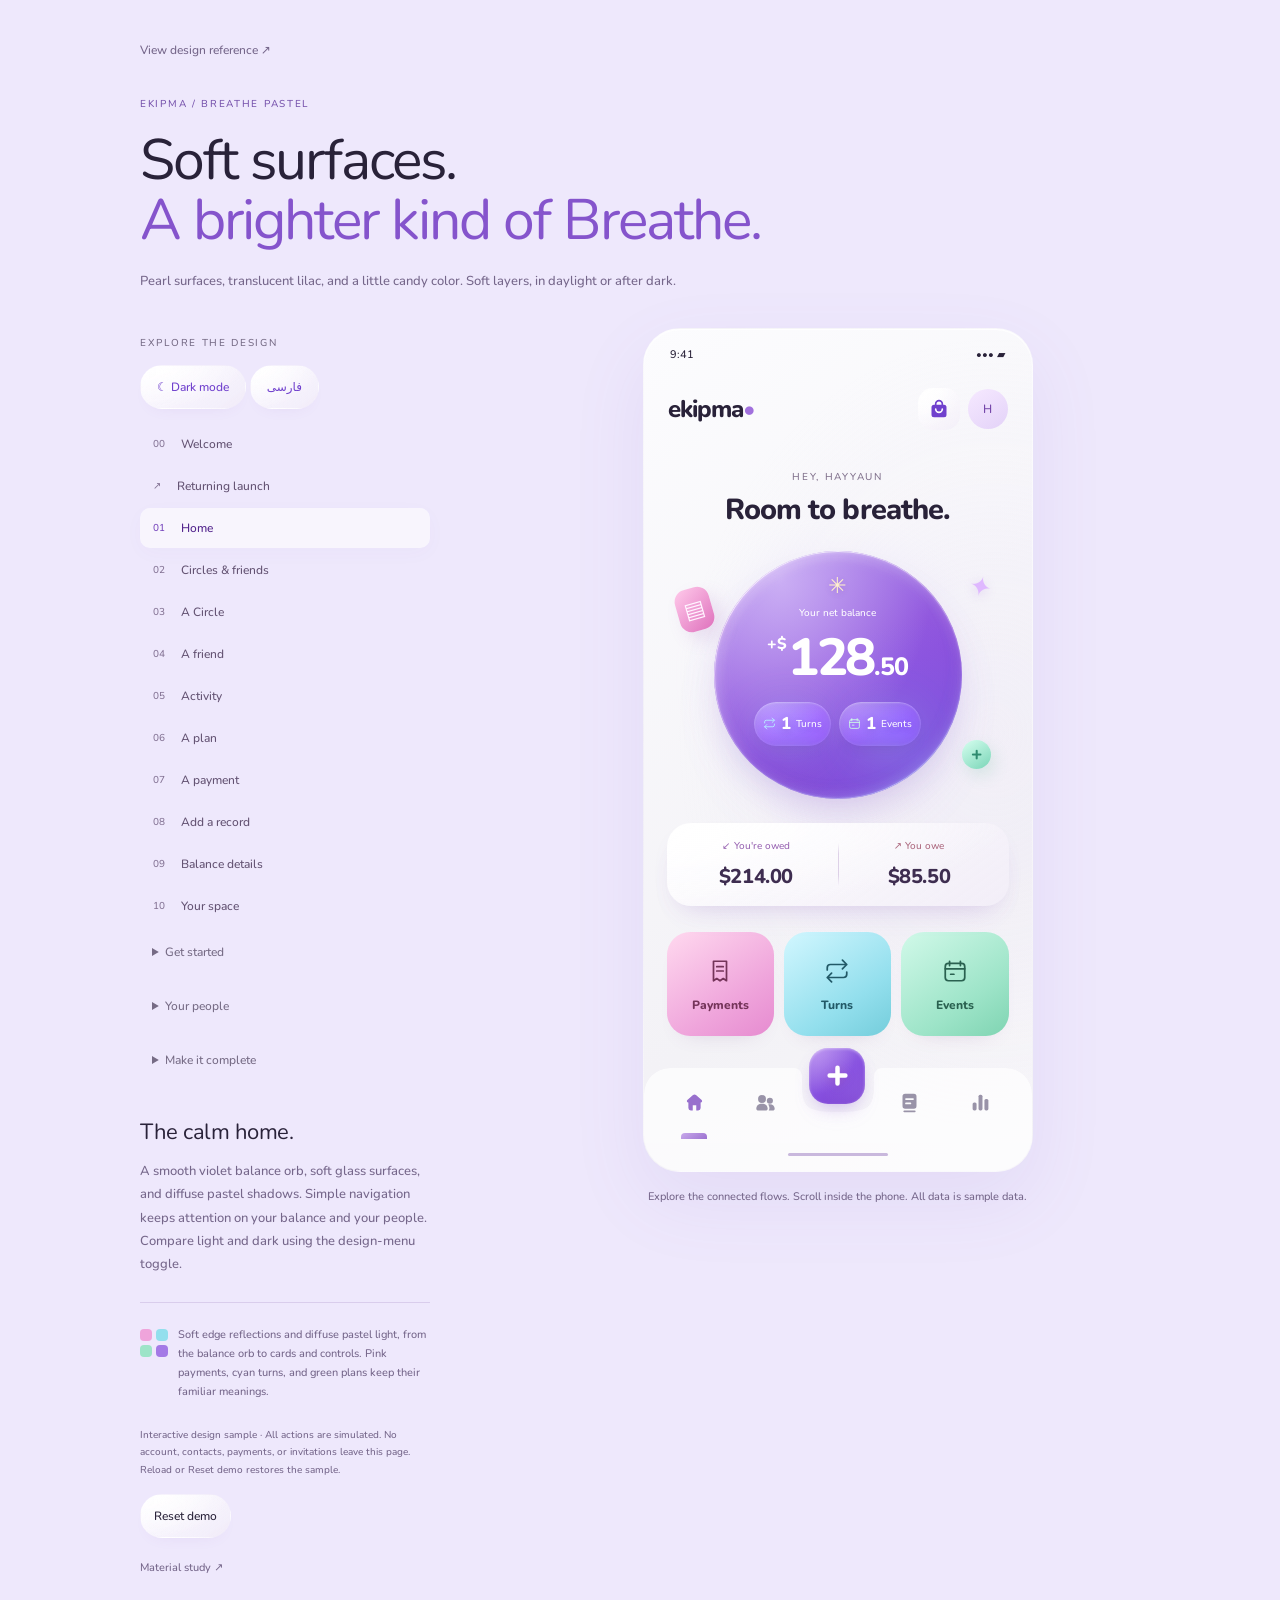
==== commit 790fc6d9: "v20.6" ====
--- a/design-preview/breath-pastel.html
+++ b/design-preview/breath-pastel.html
@@ -71,6 +71,8 @@
   <symbol id="i-circles" viewBox="0 0 24 24"><circle cx="8" cy="8" r="4.5"/><circle cx="17" cy="10" r="3.5"/><path d="M1.5 19c0-3.5 2.6-5.7 6.5-5.7s6.5 2.2 6.5 5.7c0 1.4-1 2-2.4 2H3.9c-1.4 0-2.4-.6-2.4-2Zm14.2 2c.6-.6.8-1.4.8-2.3 0-1.8-.5-3.3-1.5-4.5 4.5-1 7.5 1.4 7.5 4.8 0 1.3-.9 2-2.1 2Z"/></symbol>
   <symbol id="i-activity" viewBox="0 0 24 24"><rect x="3" y="12" width="4.5" height="9" rx="1.8"/><rect x="9.75" y="3" width="4.5" height="18" rx="1.8"/><rect x="16.5" y="8" width="4.5" height="13" rx="1.8"/></symbol>
   <symbol id="i-nav-add" viewBox="0 0 24 24"><path d="M10 5a2 2 0 0 1 4 0v5h5a2 2 0 0 1 0 4h-5v5a2 2 0 0 1-4 0v-5H5a2 2 0 0 1 0-4h5Z"/></symbol>
+  <symbol id="i-records" viewBox="0 0 24 24"><path d="M7 2h10a3 3 0 0 1 3 3v11a3 3 0 0 1-3 3H7a3 3 0 0 1-3-3V5a3 3 0 0 1 3-3Zm1 5a1 1 0 0 0 0 2h8a1 1 0 0 0 0-2H8Zm0 5a1 1 0 0 0 0 2h5a1 1 0 0 0 0-2H8Z" fill-rule="evenodd"/><path d="M6 21h12a1 1 0 0 1 0 2H6a1 1 0 0 1 0-2Z"/></symbol>
+  <symbol id="i-shop" viewBox="0 0 24 24"><path d="M7 7V6a5 5 0 0 1 10 0v1h1a3 3 0 0 1 3 3v9a3 3 0 0 1-3 3H6a3 3 0 0 1-3-3v-9a3 3 0 0 1 3-3h1Zm2 0h6V6a3 3 0 0 0-6 0v1Zm-1 4a1 1 0 0 0-1 1 5 5 0 0 0 10 0 1 1 0 0 0-2 0 3 3 0 0 1-6 0 1 1 0 0 0-1-1Z" fill-rule="evenodd"/></symbol>
   <symbol id="i-plus" viewBox="0 0 24 24"><path d="M12 5v14M5 12h14"/></symbol>
   <symbol id="i-arrow" viewBox="0 0 24 24"><path d="M5 12h14m-6-6 6 6-6 6"/></symbol>
   <symbol id="i-back" viewBox="0 0 24 24"><path d="M19 12H5m6-6-6 6 6 6"/></symbol>
--- a/design-preview/assets/theme.css
+++ b/design-preview/assets/theme.css
@@ -46,10 +46,12 @@
 .editorial { font-family: inherit; font-weight: 500; letter-spacing: -1.2px; }
 .home-intro .eyebrow { color: #80718c; }
 .medallion {
-  background: radial-gradient(ellipse at 27% 12%, #eadbff94, transparent 59%), radial-gradient(ellipse at 83% 85%, #817cff57, transparent 48%), linear-gradient(150deg, #a77ee9, #8d51dc 58%, #7940cd);
   border: 0;
   isolation: isolate;
   box-shadow: inset 3px 5px 14px #f5e9ff24, inset -4px -7px 18px #4f22950d, 0 0 34px 7px #e8dcff2a, 0 16px 30px -12px #8051b936, 0 30px 55px -18px #9767da2b;
+}
+[data-theme="light"] .medallion {
+  background: radial-gradient(ellipse at 27% 12%, #eadbff94, transparent 59%), radial-gradient(ellipse at 83% 85%, #817cff57, transparent 48%), linear-gradient(150deg, #a77ee9, #8d51dc 58%, #7940cd);
 }
 /* Grazing reflections follow the silhouette, with a soft inward falloff. */
 .medallion:before {
@@ -87,6 +89,57 @@
 }
 .medallion .star { color: #fff0cc; text-shadow: 0 2px 7px #54238c30; }
 .medallion .amount, .medallion .amount > span, .medallion > .subtext { color: #fff; }
+/* Edge-mounted counters leave the balance centered inside the orb. */
+.balance-stage .medallion { padding-bottom: 88px; }
+.balance-stage .medallion .star { font-size: 22px; margin-bottom: 8px; }
+.balance-stage .medallion .amount { font-size: 52px; line-height: 1.1; }
+.balance-stage .medallion > .subtext { margin: 0 0 7px; }
+.medallion > .orb-counts {
+  position: absolute;
+  inset-block-end: 53px;
+  inset-inline: 0;
+  display: flex;
+  justify-content: center;
+  gap: 8px;
+  margin: 0;
+}
+.orb-count {
+  display: flex;
+  align-items: center;
+  justify-content: center;
+  gap: 5px;
+  min-height: 44px;
+  padding: 7px 9px;
+  border: 0;
+  border-radius: 24px;
+  corner-shape: squircle;
+  color: #fff;
+  background: radial-gradient(ellipse at 18% 0%, #efffff38, transparent 65%), linear-gradient(145deg, #d5faff21, #c4eaff0a);
+  box-shadow: inset 0 1px 2px #ffffff4d, inset 0 -1px 3px #d2d6ff14, 0 7px 16px -10px #41247540;
+  -webkit-backdrop-filter: blur(8px) saturate(145%);
+  backdrop-filter: blur(8px) saturate(145%);
+  text-shadow: 0 2px 7px #42226730;
+}
+.orb-count.event { background: radial-gradient(ellipse at 18% 0%, #f1fff038, transparent 65%), linear-gradient(145deg, #d9ffe821, #ceffe40a); }
+.orb-counts::before, .orb-counts::after {
+  content: '';
+  position: absolute;
+  z-index: -1;
+  top: 7px;
+  width: 62px;
+  height: 46px;
+  border-radius: 50%;
+  filter: blur(22px);
+  pointer-events: none;
+}
+.orb-counts::before { inset-inline-start: 18%; background: #7be7ff38; }
+.orb-counts::after { inset-inline-end: 18%; background: #a0ffd333; }
+.orb-count .icon { width: 13px; height: 13px; color: #b9f3ff; flex: none; }
+.orb-count.event .icon { color: #ccffe4; }
+.orb-count strong { font-size: 17px; font-weight: 800; font-variant-numeric: tabular-nums; }
+.orb-count span { font-size: 10px; line-height: 1.4; }
+.orb-count:hover { filter: brightness(1.08); }
+.orb-count:active { filter: brightness(1.12); }
 .amount > span { color: #82718e; }
 .balance-pair small { color: #786988; }
 .balance-pair strong { color: #3e2d50; }
@@ -363,10 +416,44 @@
 
 /* Filled navigation glyphs, with a small violet swell below the active tab. */
 :root[data-theme] #app-nav {
+  position: relative;
+  isolation: isolate;
+  display: grid;
+  grid-template-columns: repeat(5, minmax(0, 1fr));
+  justify-items: center;
+  gap: 0;
   padding: 7px 15px 12px;
-  overflow: hidden;
+  overflow: visible;
   border-radius: 26px 26px 0 0;
   corner-shape: squircle;
+  background: none;
+  box-shadow: none;
+  backdrop-filter: none;
+  -webkit-backdrop-filter: none;
+}
+:root[data-theme] #app-nav::before {
+  content: '';
+  position: absolute;
+  inset: 0;
+  z-index: -1;
+  border-radius: inherit;
+  corner-shape: inherit;
+  background: #ffffffa6;
+  --nav-cutout: url("data:image/svg+xml,%3Csvg xmlns='http://www.w3.org/2000/svg' viewBox='0 0 88 52'%3E%3Cpath fill='white' d='M0 0H88C83 0 80 4 80 9V17C80 40 74 44 44 44S8 40 8 17V9C8 4 5 0 0 0Z'/%3E%3C/svg%3E");
+  -webkit-mask: linear-gradient(#000 0 0), var(--nav-cutout) center top / 88px 52px no-repeat;
+  -webkit-mask-composite: xor;
+  mask: linear-gradient(#000 0 0), var(--nav-cutout) center top / 88px 52px no-repeat;
+  mask-composite: exclude;
+  pointer-events: none;
+}
+:root[data-theme="dark"] #app-nav::before { background: #0e0b14; }
+.header-actions { display: flex; align-items: center; gap: 8px; }
+.shop-shortcut { display: grid; place-items: center; width: 42px; height: 42px; border: 0; border-radius: 15px; corner-shape: squircle; background: var(--glass-neutral); color: var(--lilac); }
+.shop-shortcut .icon { width: 20px; height: 20px; fill: currentColor; stroke: none; }
+.shop-shortcut:hover { filter: brightness(1.08); }
+.shop-shortcut:active { transform: scale(.97); }
+@media (max-width: 360px) {
+  :root[data-theme] #app-nav { padding-inline: 8px; }
 }
 :root[data-theme] #app-nav button,
 :root[data-theme] #app-nav .add-nav {
@@ -383,11 +470,46 @@
 :root[data-theme] #app-nav button[aria-current="page"] { color: #9870cd; }
 :root[data-theme="dark"] #app-nav button[aria-current="page"] { color: #c5a1ef; }
 :root[data-theme] #app-nav button[aria-current="page"]::after {
-  content: ''; position: absolute; width: 28px; height: 9px; left: 10px; bottom: -12px;
-  border-radius: 50% 50% 0 0 / 100% 100% 0 0; corner-shape: round;
+  content: ''; position: absolute; width: 26px; height: 6px; left: 11px; bottom: -12px;
+  border-radius: 4px 4px 0 0; corner-shape: round;
   background: linear-gradient(145deg, #c8a9eb, #9c72d0); pointer-events: none;
 }
 :root[data-theme] #app-nav button:focus-visible { outline: 2px solid var(--lilac); outline-offset: -4px; border-radius: 12px; }
+
+/* The primary action floats above the quieter navigation icons. */
+:root[data-theme] #app-nav .add-nav {
+  width: 56px;
+  min-width: 56px;
+  height: 56px;
+  min-height: 56px;
+  border-radius: 19px;
+  corner-shape: squircle;
+  transform: translateY(-27px);
+  color: #fff;
+  background: radial-gradient(ellipse at 24% 0%, #fff1e78c, transparent 66%), linear-gradient(140deg, #e985bd, #ed8caa 52%, #f3b291);
+  box-shadow: inset 0 1px 3px #ffffff73, 0 7px 17px -7px #df77af66, 0 12px 25px -10px #efac8c45;
+  transition: transform 160ms ease, filter 160ms ease;
+}
+:root[data-theme] #app-nav .add-nav:not([aria-current="page"]) {
+  background: var(--playful-action);
+  box-shadow: inset 0 1px 3px #ffffff73, 0 7px 17px -7px #9866d966, 0 12px 25px -10px #b89be845;
+}
+:root[data-theme] #app-nav .add-nav .icon { width: 27px; height: 27px; filter: drop-shadow(0 2px 4px #9c426330); }
+:root[data-theme] #app-nav .add-nav .icon,
+:root[data-theme] #app-nav .add-nav[aria-current="page"] .icon { color: #fff; fill: #fff; }
+:root[data-theme] #app-nav .add-nav[data-record-type="turn"] {
+  background: radial-gradient(ellipse at 24% 0%, #efffff8c, transparent 66%), linear-gradient(140deg, #66cbdc, #53bbd1 52%, #91e0e9);
+  box-shadow: inset 0 1px 3px #ffffff73, 0 7px 17px -7px #53bbd166, 0 12px 25px -10px #91e0e945;
+}
+:root[data-theme] #app-nav .add-nav[data-record-type="event"] {
+  background: radial-gradient(ellipse at 24% 0%, #f1fff38c, transparent 66%), linear-gradient(140deg, #75d5ad, #5bc7a4 52%, #a1e5bb);
+  box-shadow: inset 0 1px 3px #ffffff73, 0 7px 17px -7px #5bc7a466, 0 12px 25px -10px #a1e5bb45;
+}
+:root[data-theme] #app-nav .add-nav::after,
+:root[data-theme] #app-nav .add-nav[aria-current="page"]::after { content: none; }
+:root[data-theme] #app-nav .add-nav:hover { filter: brightness(1.06); }
+:root[data-theme] #app-nav .add-nav:active { transform: translateY(-27px) scale(.985); filter: brightness(.98); }
+:root[data-theme] #app-nav .add-nav:focus-visible { outline: 2px solid var(--lilac); outline-offset: 4px; border-radius: 19px; }
 
 /* Continue the nav material through the device safe area. */
 :root[data-theme] .home-indicator {
@@ -410,11 +532,57 @@
 html[data-language="fa"] .phone .page-title,
 html[data-language="fa"] .phone .editorial { letter-spacing: 0; }
 html[data-language="fa"] .phone .amount { direction: ltr; }
+html[data-language="fa"] .phone :is(.row, .upcoming, .balance-pair button, .info-row, .setting-row, .settings-profile, .attendance, .action-row, .detail-list > div) {
+  direction: rtl;
+}
+html[data-language="fa"] .phone :is(.row, .upcoming) { text-align: start; }
+html[data-language="fa"] .phone .row-end { text-align: left; }
+html[data-language="fa"] .phone .upcoming .mini-art { order: -1; }
+html[data-language="fa"] .phone .detail-list dd { text-align: left; }
 .brand, .intro-brand { font-weight: 800; letter-spacing: -1px; }
 .page-title, .editorial, .group-cover h2, .friend-heading h2, .receipt-header h2, .plan-heading h2 { font-family: inherit; font-weight: 800; letter-spacing: -.9px; }
 .row-copy strong, .section-head h3, .upcoming strong, .info-row strong { font-weight: 800; }
 .amount { font-weight: 800; letter-spacing: -2.6px; }
 .balance-pair strong { font-weight: 800; }
+.balance-pair {
+  position: relative;
+  padding: 8px;
+  border-radius: 24px;
+  corner-shape: squircle;
+  background: var(--glass-neutral);
+  box-shadow: var(--glass-shadow);
+}
+.balance-pair::after {
+  content: '';
+  position: absolute;
+  inset-block: 20px;
+  inset-inline-start: 50%;
+  width: 1px;
+  background: linear-gradient(transparent, #ac8bc45c 25%, #ac8bc45c 75%, transparent);
+  pointer-events: none;
+}
+:root[data-theme] .balance-pair button { border: 0; border-radius: 18px; text-align: center; min-width: 0; }
+.home-areas { display: grid; grid-template-columns: repeat(3, minmax(0, 1fr)); gap: 10px; }
+.home-area {
+  min-height: 104px;
+  padding: 18px 6px 14px;
+  display: flex;
+  flex-direction: column;
+  align-items: center;
+  justify-content: center;
+  gap: 12px;
+  border: 0;
+  border-radius: 23px;
+  corner-shape: squircle;
+  box-shadow: 0 12px 22px -18px #82599450;
+}
+.home-area.payment { background: var(--candy-pink); color: #743459; }
+.home-area.turn { background: var(--candy-cyan); color: #225967; }
+.home-area.event { background: var(--candy-green); color: #2a6150; }
+.home-area .icon { width: 26px; height: 26px; }
+.home-area strong { font-size: 12px; font-weight: 800; line-height: 1.5; }
+.home-area:hover { filter: brightness(1.04); }
+.home-area:active { transform: translateY(1px); }
 .form-label, .segmented button, .chips button, .add-types button, .action { font-weight: 800; }
 :root[data-theme] :is(.avatar, .avatar-stack span, .record-icon, .group-symbol, .profile-button, .landscape .sun) { border: 0; box-shadow: none; }
 :root[data-theme] :is(.avatar, .record-icon, .group-symbol, .profile-button)::before,
--- a/design-preview/assets/flows.css
+++ b/design-preview/assets/flows.css
@@ -27,6 +27,15 @@
 .flow-auth-art.mint { background:var(--playful-action); }
 .flow-empty .row { text-align:start; }
 .flow-auth #app-nav { display:none; }
+.auth-options { display:grid; gap:12px; margin-top:24px; }
+.auth-provider { width:100%; min-height:52px; padding:14px 18px; border:0; border-radius:19px; corner-shape:squircle; background:var(--glass-neutral); color:var(--text); font-size:14px; font-weight:800; box-shadow:var(--glass-shadow); }
+.auth-provider:hover { filter:brightness(1.05); }
+.auth-divider { display:flex; align-items:center; gap:14px; margin:18px 0; color:var(--muted); font-size:12px; }
+.auth-divider::before,.auth-divider::after { content:''; flex:1; height:1px; background:var(--border); }
+.auth-terms { margin-top:24px; font-size:11px; color:var(--muted); line-height:1.8; text-align:center; }
+.auth-number { margin-top:18px; font-size:16px; color:var(--muted); text-align:start; }
+.flow-auth:has(#register-form) .flow-auth-art { display:none; }
+.flow-auth #account-form .action,.flow-auth #otp-form .action { margin-top:24px; }
 .flow-auth .home-indicator { background:transparent; }
 .flow-inline { display:grid; grid-template-columns:88px minmax(0,1fr); gap:12px; }
 .flow-inline .field { min-width:0; padding-inline:10px; }
